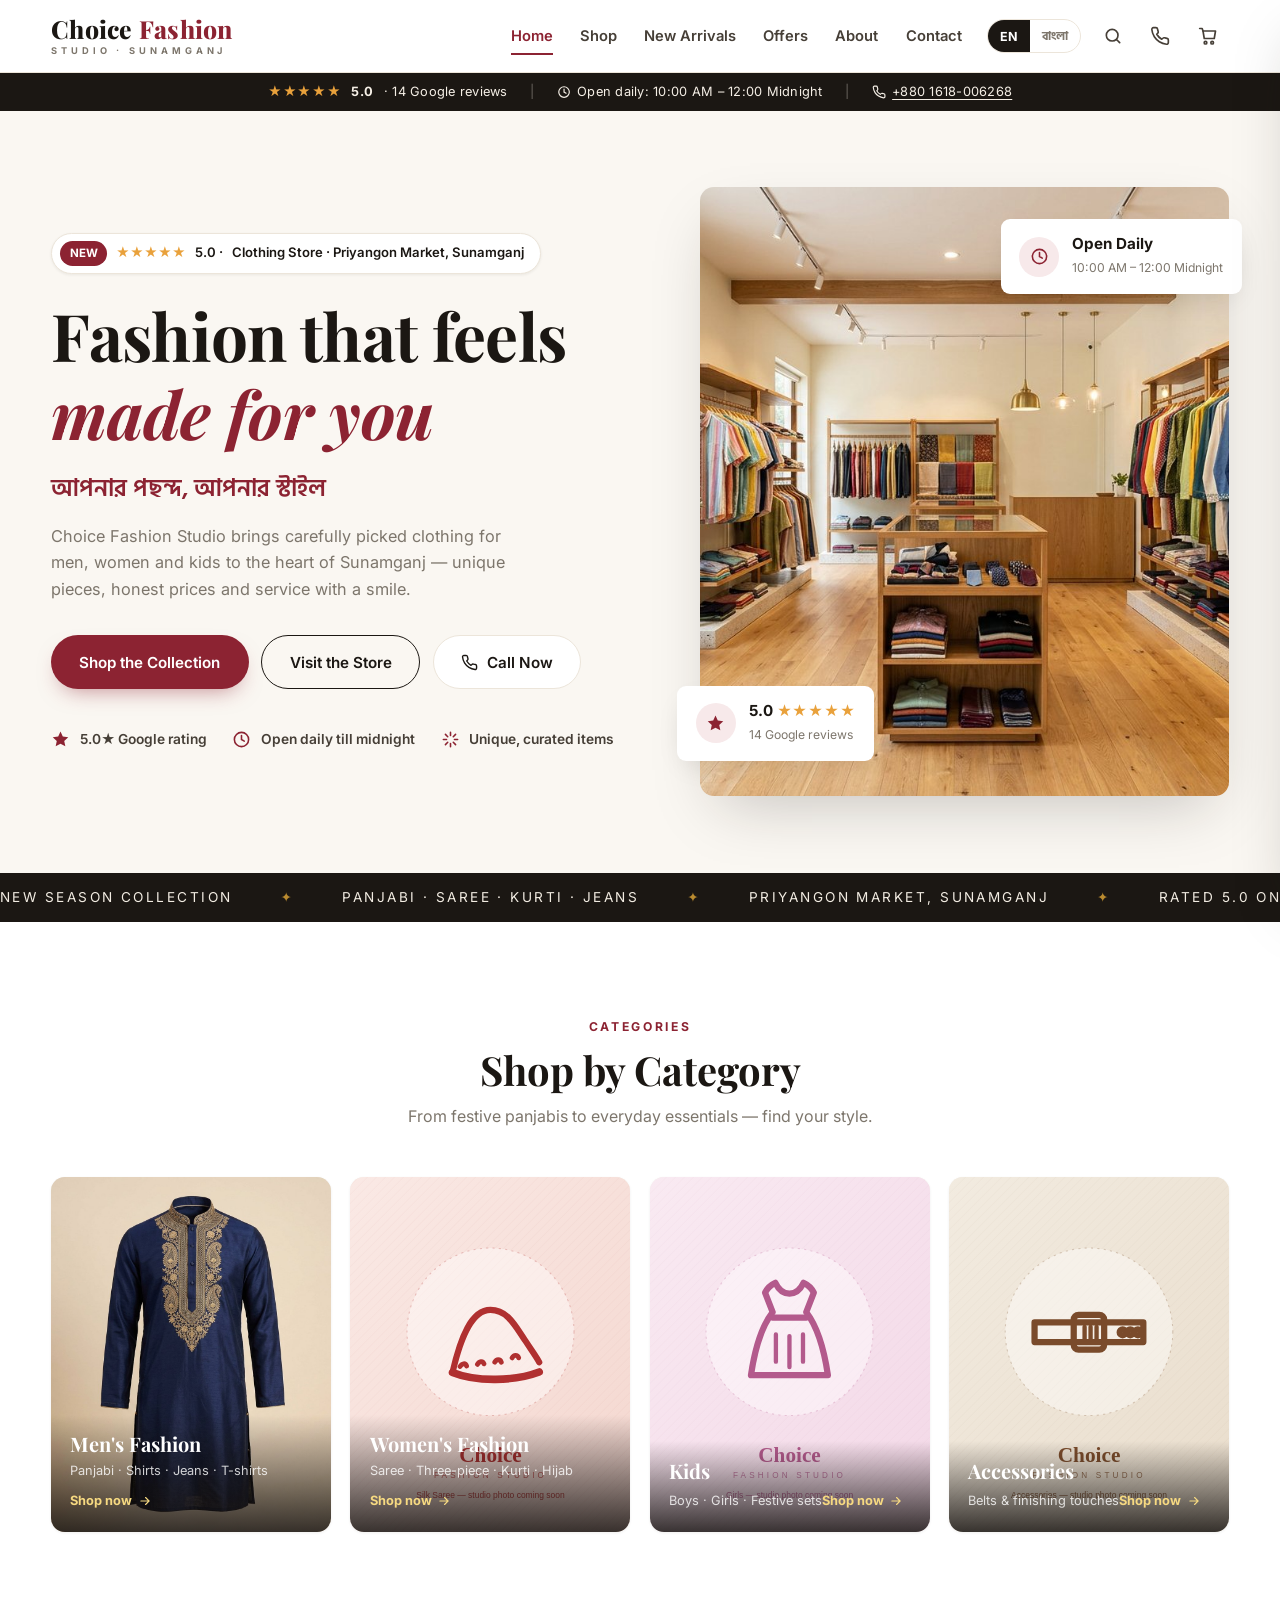
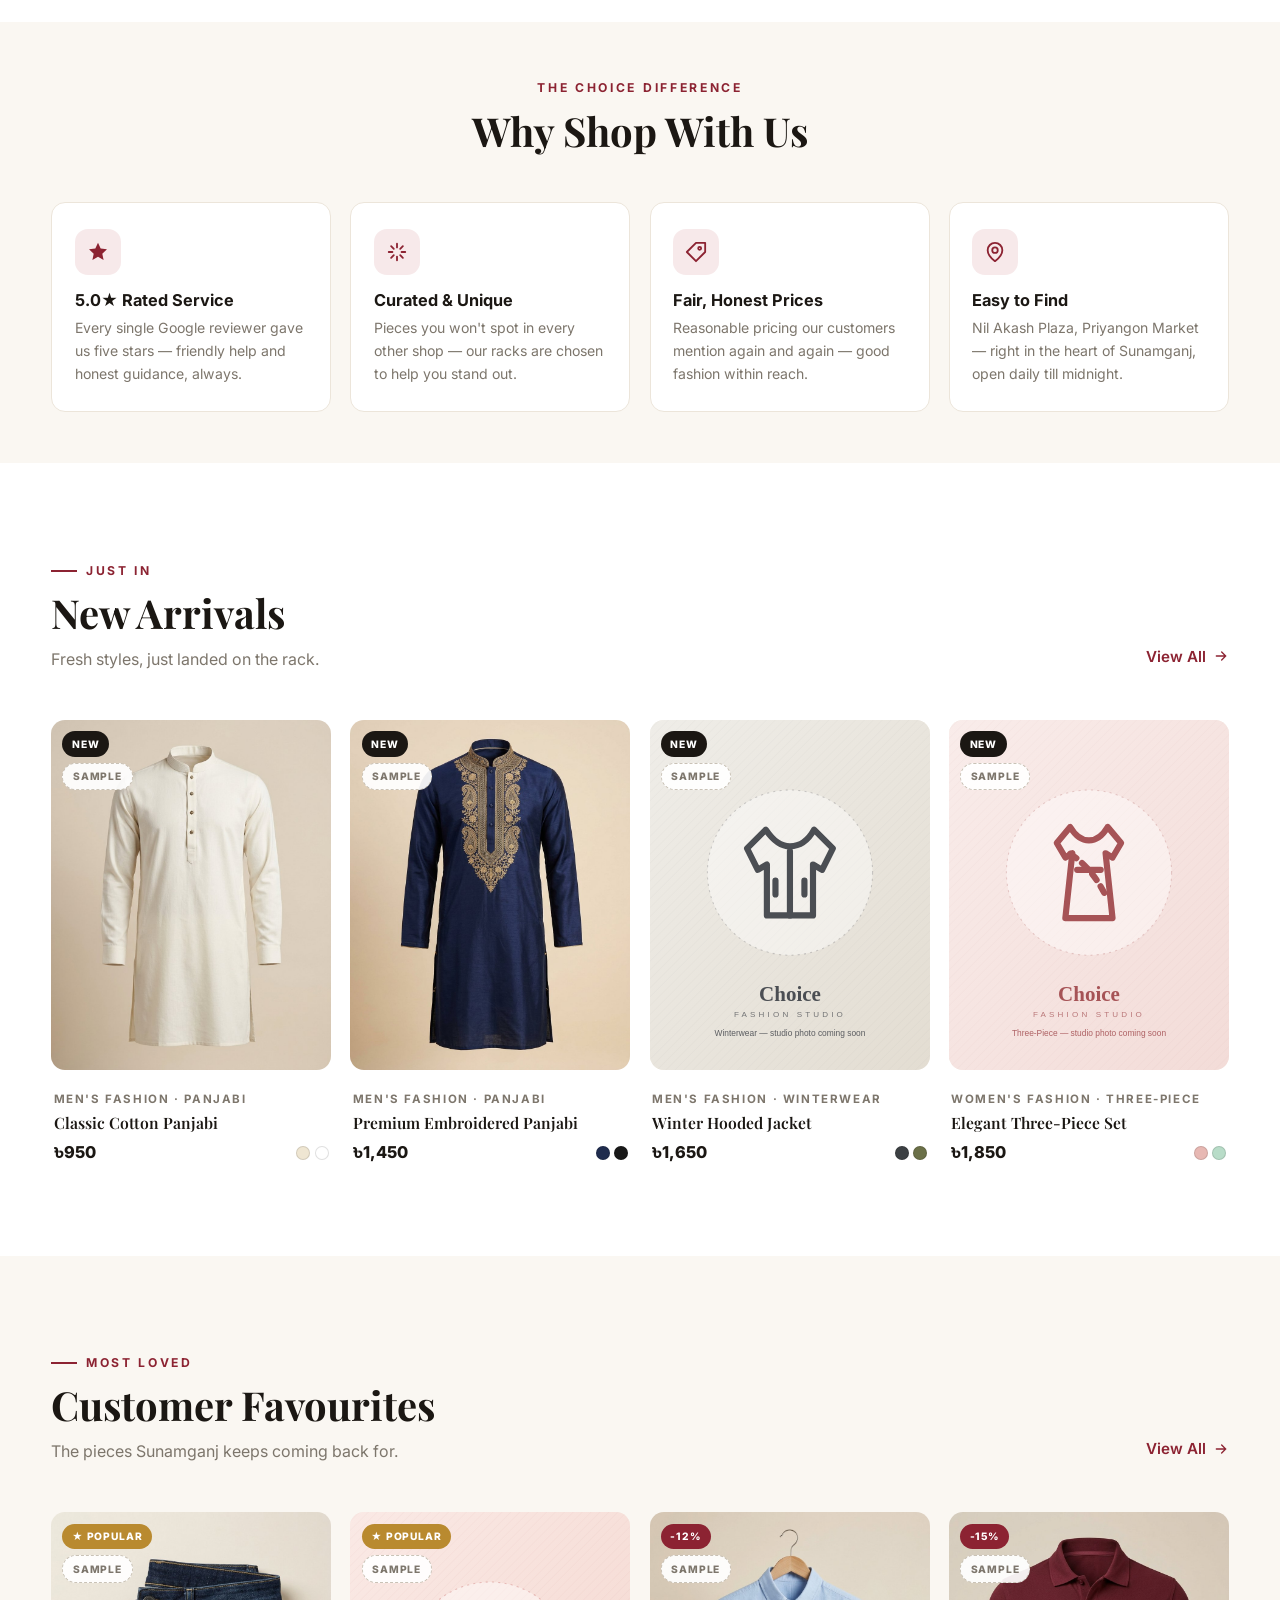
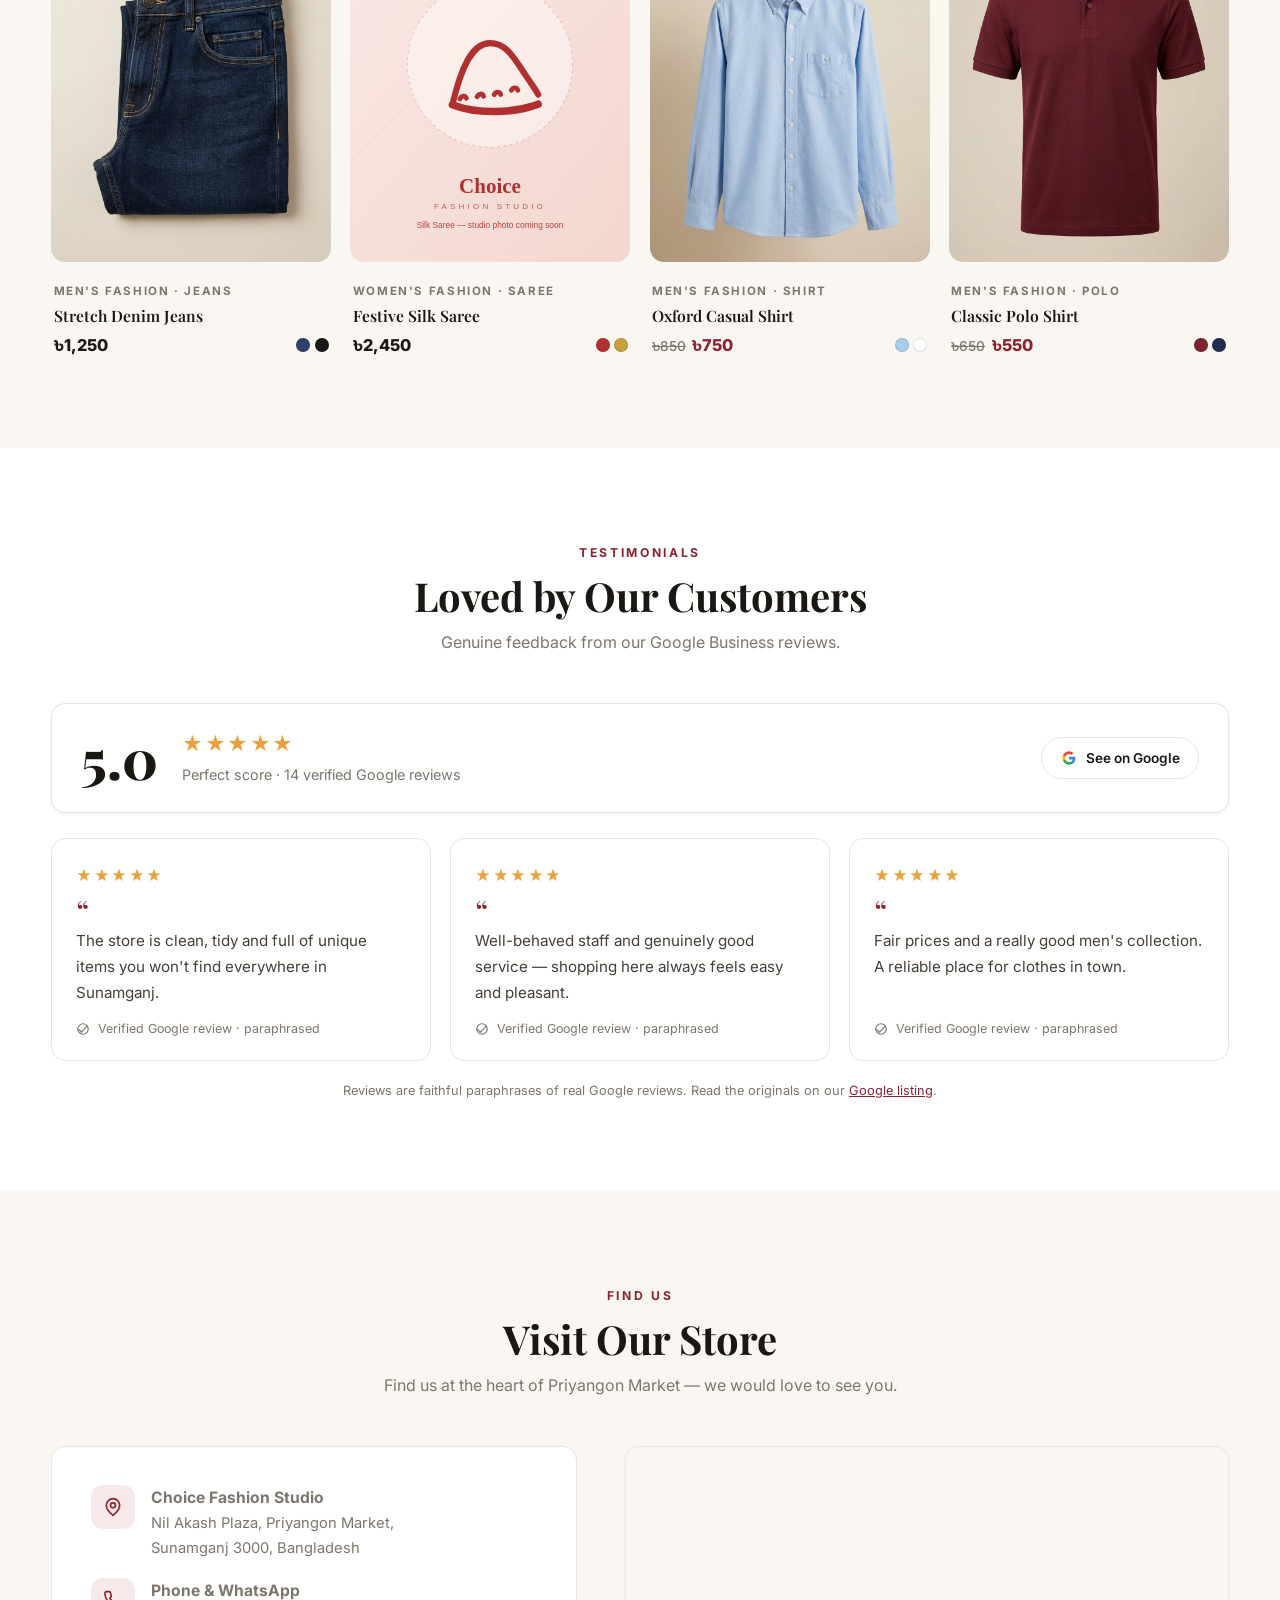
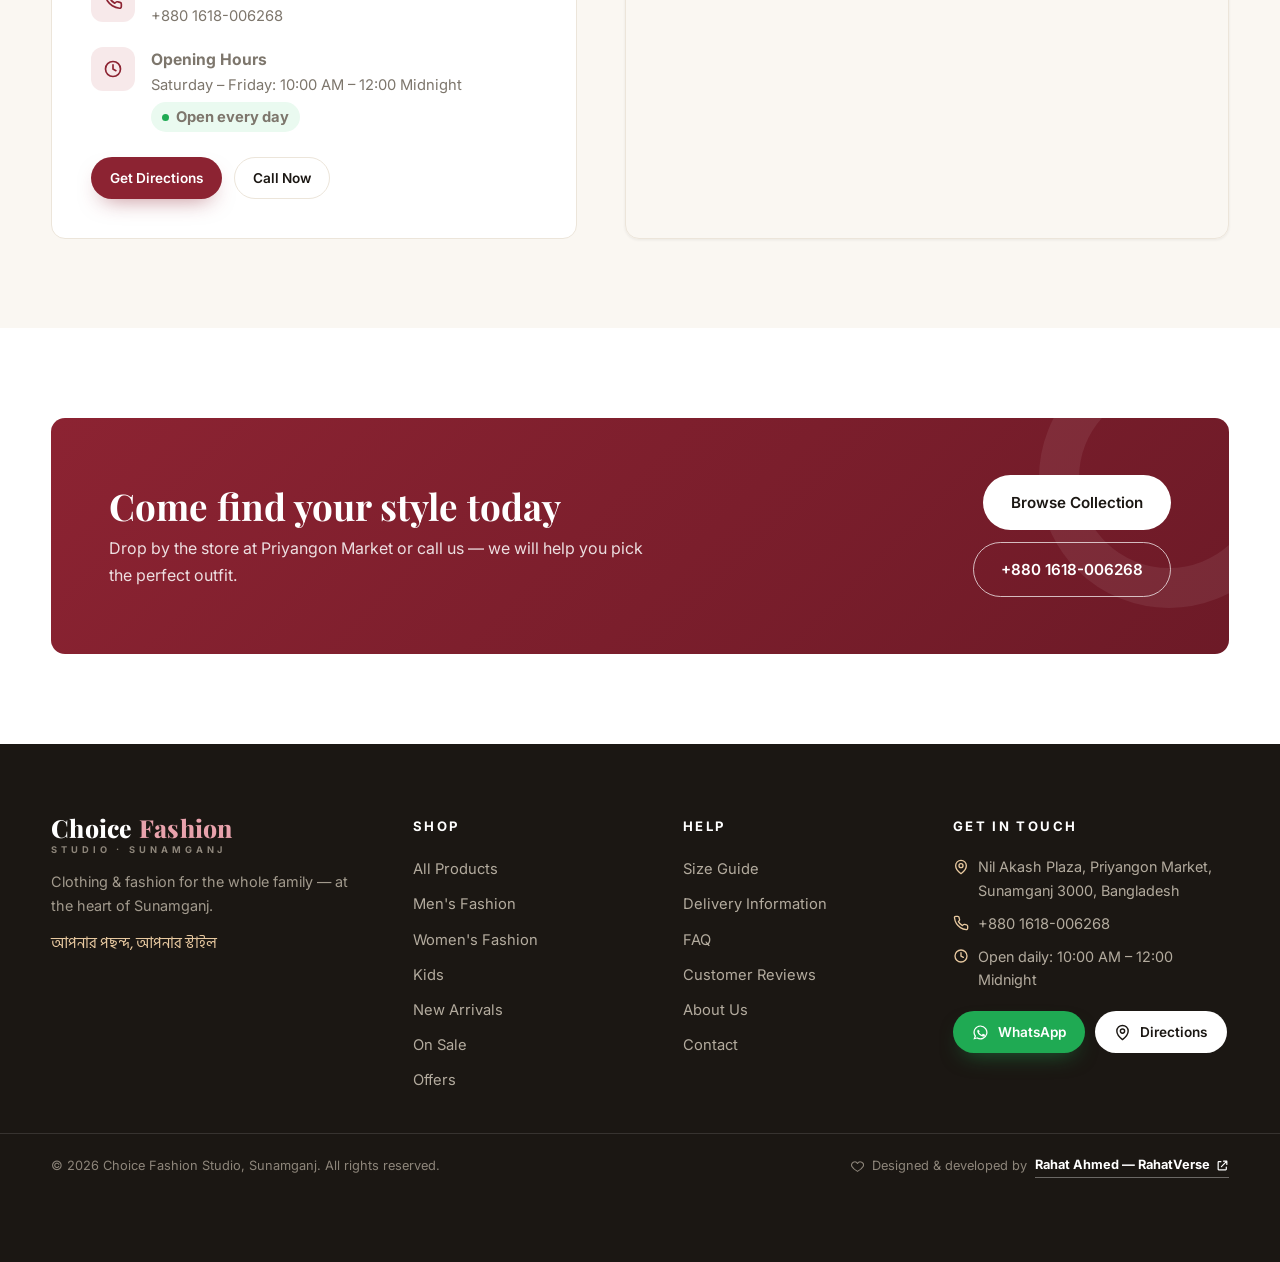
==== index.html @ 15399404 "Choice Fashion Studio — complete Phase-1 digital storefront - 11 pages: Home, Shop (search/filters/s" ====
<!DOCTYPE html>
<html lang="en">
<head>
<meta charset="UTF-8">
<meta name="viewport" content="width=device-width, initial-scale=1.0">
<title>Choice Fashion Studio Sunamganj | Clothing & Fashion Store</title>
<meta name="description" content="Choice Fashion Studio, Sunamganj — clothing, fashion collections, new arrivals, offers, store location and shopping information. Rated 5.0★ on Google. Nil Akash Plaza, Priyangon Market.">
<meta name="keywords" content="Choice Fashion Studio Sunamganj, clothing store Sunamganj, fashion store Sunamganj, Choice Fashion Priyangon Market, Choice Fashion Nil Akash Plaza">
<meta name="author" content="Choice Fashion Studio">
<meta name="developer" content="Rahat Ahmed — https://www.rahatahmed.site/en">
<link rel="canonical" href="https://choice-fashion-studio.vercel.app/">
<meta property="og:type" content="website">
<meta property="og:title" content="Choice Fashion Studio Sunamganj | Clothing & Fashion Store">
<meta property="og:description" content="আপনার পছন্দ, আপনার স্টাইল — fashion for men, women & kids at Priyangon Market, Sunamganj. Rated 5.0★ on Google.">
<meta property="og:url" content="https://choice-fashion-studio.vercel.app/">
<meta property="og:image" content="https://choice-fashion-studio.vercel.app/assets/img/hero.jpg">
<meta name="theme-color" content="#8c2332">
<link rel="icon" type="image/svg+xml" href="favicon.svg">
<link rel="preconnect" href="https://fonts.googleapis.com">
<link rel="preconnect" href="https://fonts.gstatic.com" crossorigin>
<link href="https://fonts.googleapis.com/css2?family=Inter:wght@400;500;600;700;800&family=Playfair+Display:ital,wght@0,600;0,700;0,800;1,600&family=Hind+Siliguri:wght@400;500;600;700&display=swap" rel="stylesheet">
<link rel="stylesheet" href="assets/css/style.css">
</head>
<body data-page="home">

<!-- ============ HERO ============ -->
<section class="hero">
  <div class="container hero-grid">
    <div class="hero-copy">
      <span class="hero-badge reveal"><span class="pill">NEW</span><span class="stars">★★★★★</span> 5.0 · <span data-i18n="hero.kicker">Clothing Store · Priyangon Market, Sunamganj</span></span>
      <h1 class="reveal" data-i18n-html="hero.title">Fashion that feels <em>made for you</em></h1>
      <p class="hero-tagline reveal">আপনার পছন্দ, আপনার স্টাইল</p>
      <p class="hero-sub reveal" data-i18n="hero.sub">Choice Fashion Studio brings carefully picked clothing for men, women and kids to the heart of Sunamganj — unique pieces, honest prices and service with a smile.</p>
      <div class="hero-cta reveal">
        <a href="shop.html" class="btn btn-primary" data-i18n="hero.cta.shop">Shop the Collection</a>
        <a href="contact.html" class="btn btn-outline" data-i18n="hero.cta.visit">Visit the Store</a>
        <a href="tel:+8801618006268" class="btn btn-ghost"><svg viewBox="0 0 24 24" fill="none" stroke="currentColor" stroke-width="2" stroke-linecap="round" stroke-linejoin="round" style="width:17px;height:17px"><path d="M22 16.9v3a2 2 0 0 1-2.2 2 19.8 19.8 0 0 1-8.6-3 19.5 19.5 0 0 1-6-6 19.8 19.8 0 0 1-3-8.7A2 2 0 0 1 4.1 2h3a2 2 0 0 1 2 1.7c.1 1 .4 2 .7 2.8a2 2 0 0 1-.5 2.1L8.1 9.9a16 16 0 0 0 6 6l1.3-1.2a2 2 0 0 1 2.1-.5c.9.3 1.9.6 2.9.7a2 2 0 0 1 1.6 2Z"/></svg><span data-i18n="hero.cta.call">Call Now</span></a>
      </div>
      <div class="hero-trust reveal">
        <span class="t-item"><svg viewBox="0 0 24 24" fill="currentColor"><path d="m12 2 2.9 6.3 6.9.8-5.1 4.7 1.4 6.8L12 17.3 5.9 20.6l1.4-6.8L2.2 9.1l6.9-.8Z"/></svg><span data-i18n="hero.trust1">5.0★ Google rating</span></span>
        <span class="t-item"><svg viewBox="0 0 24 24" fill="none" stroke="currentColor" stroke-width="2" stroke-linecap="round"><circle cx="12" cy="12" r="9"/><path d="M12 7v5l3.5 2"/></svg><span data-i18n="hero.trust2">Open daily till midnight</span></span>
        <span class="t-item"><svg viewBox="0 0 24 24" fill="none" stroke="currentColor" stroke-width="2" stroke-linecap="round" stroke-linejoin="round"><path d="M12 3v4m0 10v4M3 12h4m10 0h4M5.6 5.6l2.9 2.9m7 7 2.9 2.9m0-12.8-2.9 2.9m-7 7-2.9 2.9"/></svg><span data-i18n="hero.trust3">Unique, curated items</span></span>
      </div>
    </div>
    <div class="hero-media reveal">
      <img class="hero-img" src="assets/img/hero.jpg" alt="Inside Choice Fashion Studio — clothing racks at Priyangon Market, Sunamganj" onerror="this.onerror=null;this.src=FALLBACK_IMG">
      <div class="hero-card hc-hours">
        <span class="hc-icon"><svg viewBox="0 0 24 24" fill="none" stroke="currentColor" stroke-width="2" stroke-linecap="round"><circle cx="12" cy="12" r="9"/><path d="M12 7v5l3.5 2"/></svg></span>
        <span><b>Open Daily</b><small>10:00 AM – 12:00 Midnight</small></span>
      </div>
      <div class="hero-card hc-rating">
        <span class="hc-icon"><svg viewBox="0 0 24 24" fill="currentColor"><path d="m12 2 2.9 6.3 6.9.8-5.1 4.7 1.4 6.8L12 17.3 5.9 20.6l1.4-6.8L2.2 9.1l6.9-.8Z"/></svg></span>
        <span><b>5.0 <span class="big-stars">★★★★★</span></b><small>14 Google reviews</small></span>
      </div>
    </div>
  </div>
</section>

<!-- ============ MARQUEE ============ -->
<div class="marquee" aria-hidden="true">
  <div class="marquee-track">
    <span>New Season Collection</span><span>Panjabi · Saree · Kurti · Jeans</span><span>Priyangon Market, Sunamganj</span><span>Rated 5.0 on Google</span><span>Open Every Day</span>
    <span>New Season Collection</span><span>Panjabi · Saree · Kurti · Jeans</span><span>Priyangon Market, Sunamganj</span><span>Rated 5.0 on Google</span><span>Open Every Day</span>
  </div>
</div>

<!-- ============ CATEGORIES ============ -->
<section class="section">
  <div class="container">
    <div class="section-head center reveal">
      <span class="overline">Categories</span>
      <h2 class="section-title" data-i18n="cat.title">Shop by Category</h2>
      <p class="section-sub" data-i18n="cat.sub">From festive panjabis to everyday essentials — find your style.</p>
    </div>
    <div class="cat-grid">
      <a class="cat-tile reveal" href="shop.html?cat=men">
        <img loading="lazy" src="assets/img/products/embroidered-panjabi.jpg" alt="Men's fashion — panjabi, shirts and more" onerror="this.onerror=null;this.src=FALLBACK_IMG">
        <span class="cat-info"><h3>Men's Fashion</h3><small>Panjabi · Shirts · Jeans · T-shirts</small><span class="go">Shop now <svg viewBox="0 0 24 24" fill="none" stroke="currentColor" stroke-width="2" stroke-linecap="round" style="width:14px;height:14px"><path d="M5 12h14m-6-6 6 6-6 6"/></svg></span></span>
      </a>
      <a class="cat-tile reveal" href="shop.html?cat=women">
        <img loading="lazy" src="assets/img/products/silk-saree.svg" alt="Women's fashion — saree, three-piece, kurti" onerror="this.onerror=null;this.src=FALLBACK_IMG">
        <span class="cat-info"><h3>Women's Fashion</h3><small>Saree · Three-piece · Kurti · Hijab</small><span class="go">Shop now <svg viewBox="0 0 24 24" fill="none" stroke="currentColor" stroke-width="2" stroke-linecap="round" style="width:14px;height:14px"><path d="M5 12h14m-6-6 6 6-6 6"/></svg></span></span>
      </a>
      <a class="cat-tile reveal" href="shop.html?cat=kids">
        <img loading="lazy" src="assets/img/products/frock.svg" alt="Kids fashion — boys and girls wear" onerror="this.onerror=null;this.src=FALLBACK_IMG">
        <span class="cat-info"><h3>Kids</h3><small>Boys · Girls · Festive sets</small><span class="go">Shop now <svg viewBox="0 0 24 24" fill="none" stroke="currentColor" stroke-width="2" stroke-linecap="round" style="width:14px;height:14px"><path d="M5 12h14m-6-6 6 6-6 6"/></svg></span></span>
      </a>
      <a class="cat-tile reveal" href="shop.html?cat=accessories">
        <img loading="lazy" src="assets/img/products/belt.svg" alt="Accessories — belts and more" onerror="this.onerror=null;this.src=FALLBACK_IMG">
        <span class="cat-info"><h3>Accessories</h3><small>Belts & finishing touches</small><span class="go">Shop now <svg viewBox="0 0 24 24" fill="none" stroke="currentColor" stroke-width="2" stroke-linecap="round" style="width:14px;height:14px"><path d="M5 12h14m-6-6 6 6-6 6"/></svg></span></span>
      </a>
    </div>
  </div>
</section>

<!-- ============ FEATURES ============ -->
<section class="section tight bg-cream">
  <div class="container">
    <div class="section-head center reveal">
      <span class="overline">The Choice Difference</span>
      <h2 class="section-title" data-i18n="feat.title">Why Shop With Us</h2>
    </div>
    <div class="feat-grid">
      <div class="feat-card reveal">
        <span class="f-icon"><svg viewBox="0 0 24 24" fill="currentColor"><path d="m12 2 2.9 6.3 6.9.8-5.1 4.7 1.4 6.8L12 17.3 5.9 20.6l1.4-6.8L2.2 9.1l6.9-.8Z"/></svg></span>
        <h3>5.0★ Rated Service</h3>
        <p>Every single Google reviewer gave us five stars — friendly help and honest guidance, always.</p>
      </div>
      <div class="feat-card reveal">
        <span class="f-icon"><svg viewBox="0 0 24 24" fill="none" stroke="currentColor" stroke-width="2" stroke-linecap="round" stroke-linejoin="round"><path d="M12 3v4m0 10v4M3 12h4m10 0h4M5.6 5.6l2.9 2.9m7 7 2.9 2.9m0-12.8-2.9 2.9m-7 7-2.9 2.9"/></svg></span>
        <h3>Curated & Unique</h3>
        <p>Pieces you won't spot in every other shop — our racks are chosen to help you stand out.</p>
      </div>
      <div class="feat-card reveal">
        <span class="f-icon"><svg viewBox="0 0 24 24" fill="none" stroke="currentColor" stroke-width="2" stroke-linecap="round" stroke-linejoin="round"><path d="m2 12 10 10L22 12V2H12Z"/><circle cx="16" cy="8" r="1.6"/></svg></span>
        <h3>Fair, Honest Prices</h3>
        <p>Reasonable pricing our customers mention again and again — good fashion within reach.</p>
      </div>
      <div class="feat-card reveal">
        <span class="f-icon"><svg viewBox="0 0 24 24" fill="none" stroke="currentColor" stroke-width="2" stroke-linecap="round" stroke-linejoin="round"><path d="M20 10c0 6-8 12-8 12S4 16 4 10a8 8 0 1 1 16 0Z"/><circle cx="12" cy="10" r="3"/></svg></span>
        <h3>Easy to Find</h3>
        <p>Nil Akash Plaza, Priyangon Market — right in the heart of Sunamganj, open daily till midnight.</p>
      </div>
    </div>
  </div>
</section>

<!-- ============ NEW ARRIVALS ============ -->
<section class="section">
  <div class="container">
    <div class="section-head reveal">
      <div class="head-row">
        <div>
          <span class="overline">Just In</span>
          <h2 class="section-title" data-i18n="new.title">New Arrivals</h2>
          <p class="section-sub" data-i18n="new.sub">Fresh styles, just landed on the rack.</p>
        </div>
        <a class="arrow-link" href="shop.html?filter=new"><span data-i18n="shop.all">View All</span><svg viewBox="0 0 24 24" fill="none" stroke="currentColor" stroke-width="2" stroke-linecap="round"><path d="M5 12h14m-6-6 6 6-6 6"/></svg></a>
      </div>
    </div>
    <div class="product-grid" id="home-new"></div>
  </div>
</section>

<!-- ============ BEST SELLERS ============ -->
<section class="section bg-cream">
  <div class="container">
    <div class="section-head reveal">
      <div class="head-row">
        <div>
          <span class="overline">Most Loved</span>
          <h2 class="section-title" data-i18n="best.title">Customer Favourites</h2>
          <p class="section-sub" data-i18n="best.sub">The pieces Sunamganj keeps coming back for.</p>
        </div>
        <a class="arrow-link" href="shop.html"><span data-i18n="shop.all">View All</span><svg viewBox="0 0 24 24" fill="none" stroke="currentColor" stroke-width="2" stroke-linecap="round"><path d="M5 12h14m-6-6 6 6-6 6"/></svg></a>
      </div>
    </div>
    <div class="product-grid" id="home-best"></div>
  </div>
</section>

<!-- ============ REVIEWS ============ -->
<section class="section">
  <div class="container">
    <div class="section-head center reveal">
      <span class="overline">Testimonials</span>
      <h2 class="section-title" data-i18n="rev.title">Loved by Our Customers</h2>
      <p class="section-sub" data-i18n="rev.sub">Genuine feedback from our Google Business reviews.</p>
    </div>
    <div class="rating-hero reveal">
      <span class="score">5.0</span>
      <span><span class="stars">★★★★★</span><br><span class="of">Perfect score · 14 verified Google reviews</span></span>
      <a class="btn btn-ghost btn-sm g-link" href="https://www.google.com/maps/search/?api=1&query=Choice+Fashion+Studio,+Nil+Akash+Plaza,+Priyangon+Market,+Sunamganj+3000" target="_blank" rel="noopener">
        <svg viewBox="0 0 24 24" style="width:16px;height:16px"><path d="M21.6 12.2c0-.7-.1-1.4-.2-2H12v3.9h5.4a4.6 4.6 0 0 1-2 3v2.6h3.2c1.9-1.8 3-4.4 3-7.5Z" fill="#4285F4"/><path d="M12 22c2.7 0 5-.9 6.6-2.4l-3.2-2.5c-.9.6-2 1-3.4 1-2.6 0-4.8-1.8-5.6-4.2H3.1v2.6A10 10 0 0 0 12 22Z" fill="#34A853"/><path d="M6.4 13.9a6 6 0 0 1 0-3.8V7.5H3.1a10 10 0 0 0 0 9Z" fill="#FBBC05"/><path d="M12 5.9c1.5 0 2.8.5 3.8 1.5l2.9-2.9A10 10 0 0 0 3 7.5l3.3 2.6C7.2 7.7 9.4 5.9 12 5.9Z" fill="#EA4335"/></svg>
        See on Google
      </a>
    </div>
    <div class="review-grid">
      <div class="review-card reveal">
        <span class="stars">★★★★★</span>
        <blockquote>The store is clean, tidy and full of unique items you won't find everywhere in Sunamganj.</blockquote>
        <span class="rc-foot"><svg viewBox="0 0 24 24" fill="none" stroke="currentColor" stroke-width="2" stroke-linecap="round"><circle cx="12" cy="12" r="9"/><path d="m4.5 12.5 5 5 10-11"/></svg> Verified Google review · paraphrased</span>
      </div>
      <div class="review-card reveal">
        <span class="stars">★★★★★</span>
        <blockquote>Well-behaved staff and genuinely good service — shopping here always feels easy and pleasant.</blockquote>
        <span class="rc-foot"><svg viewBox="0 0 24 24" fill="none" stroke="currentColor" stroke-width="2" stroke-linecap="round"><circle cx="12" cy="12" r="9"/><path d="m4.5 12.5 5 5 10-11"/></svg> Verified Google review · paraphrased</span>
      </div>
      <div class="review-card reveal">
        <span class="stars">★★★★★</span>
        <blockquote>Fair prices and a really good men's collection. A reliable place for clothes in town.</blockquote>
        <span class="rc-foot"><svg viewBox="0 0 24 24" fill="none" stroke="currentColor" stroke-width="2" stroke-linecap="round"><circle cx="12" cy="12" r="9"/><path d="m4.5 12.5 5 5 10-11"/></svg> Verified Google review · paraphrased</span>
      </div>
    </div>
    <p class="small-note reveal" style="text-align:center;margin-top:1.2rem">Reviews are faithful paraphrases of real Google reviews. Read the originals on our <a href="https://www.google.com/maps/search/?api=1&query=Choice+Fashion+Studio,+Nil+Akash+Plaza,+Priyangon+Market,+Sunamganj+3000" target="_blank" rel="noopener">Google listing</a>.</p>
  </div>
</section>

<!-- ============ LOCATION ============ -->
<section class="section bg-cream">
  <div class="container">
    <div class="section-head center reveal">
      <span class="overline">Find Us</span>
      <h2 class="section-title" data-i18n="loc.title">Visit Our Store</h2>
      <p class="section-sub" data-i18n="loc.sub">Find us at the heart of Priyangon Market — we would love to see you.</p>
    </div>
    <div class="loc-grid">
      <div class="loc-card reveal">
        <div class="loc-row">
          <span class="l-icon"><svg viewBox="0 0 24 24" fill="none" stroke="currentColor" stroke-width="2" stroke-linecap="round" stroke-linejoin="round"><path d="M20 10c0 6-8 12-8 12S4 16 4 10a8 8 0 1 1 16 0Z"/><circle cx="12" cy="10" r="3"/></svg></span>
          <span><b>Choice Fashion Studio</b><span>Nil Akash Plaza, Priyangon Market,<br>Sunamganj 3000, Bangladesh</span></span>
        </div>
        <div class="loc-row">
          <span class="l-icon"><svg viewBox="0 0 24 24" fill="none" stroke="currentColor" stroke-width="2" stroke-linecap="round" stroke-linejoin="round"><path d="M22 16.9v3a2 2 0 0 1-2.2 2 19.8 19.8 0 0 1-8.6-3 19.5 19.5 0 0 1-6-6 19.8 19.8 0 0 1-3-8.7A2 2 0 0 1 4.1 2h3a2 2 0 0 1 2 1.7c.1 1 .4 2 .7 2.8a2 2 0 0 1-.5 2.1L8.1 9.9a16 16 0 0 0 6 6l1.3-1.2a2 2 0 0 1 2.1-.5c.9.3 1.9.6 2.9.7a2 2 0 0 1 1.6 2Z"/></svg></span>
          <span><b>Phone & WhatsApp</b><a class="val" href="tel:+8801618006268">+880 1618-006268</a></span>
        </div>
        <div class="loc-row">
          <span class="l-icon"><svg viewBox="0 0 24 24" fill="none" stroke="currentColor" stroke-width="2" stroke-linecap="round"><circle cx="12" cy="12" r="9"/><path d="M12 7v5l3.5 2"/></svg></span>
          <span><b>Opening Hours</b><span>Saturday – Friday: 10:00 AM – 12:00 Midnight</span><br><span class="hours-pill"><span class="dot"></span>Open every day</span></span>
        </div>
        <div style="display:flex;gap:.7rem;flex-wrap:wrap;margin-top:.4rem">
          <a class="btn btn-primary btn-sm" href="https://www.google.com/maps/dir/?api=1&destination=Choice+Fashion+Studio,+Nil+Akash+Plaza,+Priyangon+Market,+Sunamganj+3000,+Bangladesh" target="_blank" rel="noopener">Get Directions</a>
          <a class="btn btn-ghost btn-sm" href="tel:+8801618006268">Call Now</a>
        </div>
      </div>
      <div class="map-frame reveal">
        <iframe title="Choice Fashion Studio on Google Maps" src="https://www.google.com/maps?q=Choice+Fashion+Studio,+Nil+Akash+Plaza,+Priyangon+Market,+Sunamganj+3000,+Bangladesh&output=embed" loading="lazy" referrerpolicy="no-referrer-when-downgrade" allowfullscreen></iframe>
      </div>
    </div>
  </div>
</section>

<!-- ============ CTA ============ -->
<section class="section">
  <div class="container">
    <div class="cta-band reveal">
      <div>
        <h2 data-i18n="cta.title">Come find your style today</h2>
        <p data-i18n="cta.sub">Drop by the store at Priyangon Market or call us — we will help you pick the perfect outfit.</p>
      </div>
      <div class="cta-btns">
        <a class="btn btn-light" href="shop.html">Browse Collection</a>
        <a class="btn btn-outline" href="tel:+8801618006268">+880 1618-006268</a>
      </div>
    </div>
  </div>
</section>

<script src="assets/js/products.js"></script>
<script src="assets/js/main.js"></script>
</body>
</html>
---- assets/css/style.css ----
/* ==========================================================================
   Choice Fashion Studio — Sunamganj
   Clean · Light · Minimal boutique theme
   Designed & developed by Rahat Ahmed — https://www.rahatahmed.site/en
   ========================================================================== */

:root {
  --bg: #ffffff;
  --cream: #faf7f2;
  --cream-2: #f4efe7;
  --ink: #1b1713;
  --ink-soft: #463f37;
  --muted: #7d766c;
  --line: #ece5da;
  --accent: #8c2332;
  --accent-dark: #6d1a27;
  --accent-soft: #f7e9ea;
  --gold: #b98a2f;
  --green: #1faa53;
  --green-dark: #168a42;
  --star: #e9a13b;
  --radius: 14px;
  --radius-sm: 9px;
  --shadow-sm: 0 1px 3px rgba(27, 23, 19, .07);
  --shadow-md: 0 10px 30px -12px rgba(27, 23, 19, .18);
  --shadow-lg: 0 24px 60px -20px rgba(27, 23, 19, .25);
  --font-display: "Playfair Display", Georgia, "Times New Roman", serif;
  --font-body: "Inter", "Hind Siliguri", system-ui, -apple-system, "Segoe UI", Roboto, sans-serif;
  --font-bn: "Hind Siliguri", "Noto Sans Bengali", "Inter", sans-serif;
  --header-h: 72px;
}

/* ---------- Reset ---------- */
*, *::before, *::after { box-sizing: border-box; margin: 0; padding: 0; }
html { scroll-behavior: smooth; -webkit-text-size-adjust: 100%; }
body {
  font-family: var(--font-body);
  color: var(--ink);
  background: var(--bg);
  line-height: 1.65;
  font-size: 16px;
  overflow-x: hidden;
}
img { max-width: 100%; display: block; }
svg { width: 1.1em; height: 1.1em; flex: none; vertical-align: -0.15em; }
a { color: inherit; text-decoration: none; }
button { font-family: inherit; cursor: pointer; border: none; background: none; color: inherit; }
input, select, textarea { font-family: inherit; font-size: 1rem; color: var(--ink); }
ul, ol { list-style: none; }
.bn { font-family: var(--font-bn); }

::selection { background: var(--accent); color: #fff; }

.container { width: min(1200px, 92%); margin-inline: auto; }
.section { padding: clamp(3.5rem, 7vw, 6rem) 0; }
.section.tight { padding: clamp(2.2rem, 4vw, 3.5rem) 0; }
.bg-cream { background: var(--cream); }

/* ---------- Typography helpers ---------- */
.overline {
  display: inline-flex; align-items: center; gap: .55rem;
  font-size: .76rem; font-weight: 700; letter-spacing: .22em;
  text-transform: uppercase; color: var(--accent);
}
.overline::before { content: ""; width: 26px; height: 2px; background: var(--accent); display: inline-block; }
h1, h2, h3, .display { font-family: var(--font-display); font-weight: 700; line-height: 1.18; color: var(--ink); }
.section-title { font-size: clamp(1.7rem, 3.4vw, 2.5rem); margin: .5rem 0 .6rem; }
.section-sub { color: var(--muted); max-width: 560px; }
.section-head { margin-bottom: clamp(1.8rem, 4vw, 3rem); }
.section-head.center { text-align: center; }
.section-head.center .section-sub { margin-inline: auto; }
.section-head.center .overline { justify-content: center; }
.section-head.center .overline::before { display: none; }
.section-head .head-row { display: flex; align-items: flex-end; justify-content: space-between; gap: 1.2rem; flex-wrap: wrap; }

/* ---------- Buttons ---------- */
.btn {
  display: inline-flex; align-items: center; justify-content: center; gap: .55rem;
  padding: .85rem 1.7rem; border-radius: 999px; font-weight: 600; font-size: .95rem;
  transition: transform .18s ease, box-shadow .18s ease, background .18s ease, color .18s ease, border-color .18s;
  border: 1.5px solid transparent; white-space: nowrap;
}
.btn svg { width: 17px; height: 17px; flex: none; }
.btn-primary { background: var(--accent); color: #fff; box-shadow: 0 10px 22px -10px rgba(140, 35, 50, .55); }
.btn-primary:hover { background: var(--accent-dark); transform: translateY(-2px); }
.btn-outline { border-color: var(--ink); color: var(--ink); background: transparent; }
.btn-outline:hover { background: var(--ink); color: #fff; transform: translateY(-2px); }
.btn-ghost { border-color: var(--line); background: #fff; color: var(--ink); }
.btn-ghost:hover { border-color: var(--ink); transform: translateY(-2px); }
.btn-whatsapp { background: var(--green); color: #fff; box-shadow: 0 10px 22px -10px rgba(31, 170, 83, .55); }
.btn-whatsapp:hover { background: var(--green-dark); transform: translateY(-2px); }
.btn-light { background: #fff; color: var(--ink); }
.btn-light:hover { transform: translateY(-2px); box-shadow: var(--shadow-md); }
.btn-block { width: 100%; }
.btn-sm { padding: .55rem 1.15rem; font-size: .85rem; }
.arrow-link {
  display: inline-flex; align-items: center; gap: .45rem; font-weight: 600;
  color: var(--accent); font-size: .95rem; border-bottom: 1.5px solid transparent; padding-bottom: 2px;
}
.arrow-link:hover { border-color: var(--accent); }
.arrow-link svg { width: 16px; height: 16px; transition: transform .18s; }
.arrow-link:hover svg { transform: translateX(4px); }

/* ---------- Announcement bar ---------- */
.announce {
  background: var(--ink); color: #f5efe6; font-size: .8rem; letter-spacing: .02em;
  padding: .5rem 0; position: relative; z-index: 60;
}
.announce .container { display: flex; align-items: center; justify-content: center; gap: 1.4rem; flex-wrap: wrap; }
.announce .item { display: inline-flex; align-items: center; gap: .4rem; white-space: nowrap; }
.announce .stars { color: var(--star); letter-spacing: .06em; font-size: .82rem; }
.announce a { text-decoration: underline; text-underline-offset: 3px; }
.announce .sep { opacity: .35; }
@media (max-width: 640px) {
  .announce .hide-sm { display: none; }
  .announce .container { gap: .8rem; justify-content: center; }
}

/* ---------- Header ---------- */
.site-header {
  position: sticky; top: 0; z-index: 50; background: rgba(255, 255, 255, .88);
  backdrop-filter: blur(14px); -webkit-backdrop-filter: blur(14px);
  border-bottom: 1px solid var(--line);
  transition: box-shadow .2s;
}
.site-header.scrolled { box-shadow: var(--shadow-sm); }
.header-inner { display: flex; align-items: center; gap: 1.6rem; height: var(--header-h); }
.logo { display: flex; flex-direction: column; line-height: 1; margin-right: auto; }
.logo .logo-top { font-family: var(--font-display); font-size: 1.55rem; font-weight: 800; color: var(--ink); letter-spacing: .01em; }
.logo .logo-top em { color: var(--accent); font-style: normal; }
.logo .logo-sub { font-size: .58rem; font-weight: 700; letter-spacing: .42em; text-transform: uppercase; color: var(--muted); margin-top: .28rem; }
.main-nav { display: flex; gap: 1.7rem; }
.main-nav a { font-size: .92rem; font-weight: 600; color: var(--ink-soft); position: relative; padding: .3rem 0; }
.main-nav a::after {
  content: ""; position: absolute; left: 0; bottom: -2px; height: 2px; width: 0;
  background: var(--accent); transition: width .22s ease;
}
.main-nav a:hover, .main-nav a.active { color: var(--accent); }
.main-nav a:hover::after, .main-nav a.active::after { width: 100%; }
.header-actions { display: flex; align-items: center; gap: .35rem; }
.icon-btn {
  width: 42px; height: 42px; border-radius: 50%; display: inline-flex; align-items: center; justify-content: center;
  color: var(--ink-soft); transition: background .15s, color .15s; position: relative;
}
.icon-btn:hover { background: var(--cream-2); color: var(--accent); }
.icon-btn svg { width: 20px; height: 20px; }
.cart-count {
  position: absolute; top: 2px; right: 0; background: var(--accent); color: #fff;
  font-size: .62rem; font-weight: 700; min-width: 17px; height: 17px; border-radius: 999px;
  display: flex; align-items: center; justify-content: center; padding: 0 4px;
  transform: scale(0); transition: transform .18s;
}
.cart-count.show { transform: scale(1); }
.lang-toggle {
  display: inline-flex; border: 1.5px solid var(--line); border-radius: 999px; overflow: hidden; margin-right: .3rem;
}
.lang-toggle button { padding: .38rem .75rem; font-size: .78rem; font-weight: 700; color: var(--muted); transition: all .15s; }
.lang-toggle button.on { background: var(--ink); color: #fff; }
.header-call { display: inline-flex; }
.hamburger { display: none; }
@media (max-width: 980px) {
  .main-nav { display: none; }
  .header-call { display: none; }
  .hamburger { display: inline-flex; }
}

/* ---------- Mobile drawer ---------- */
.drawer-scrim {
  position: fixed; inset: 0; background: rgba(27, 23, 19, .45); z-index: 90;
  opacity: 0; pointer-events: none; transition: opacity .25s;
}
.drawer-scrim.open { opacity: 1; pointer-events: auto; }
.mobile-drawer {
  position: fixed; top: 0; right: 0; bottom: 0; width: min(340px, 88vw); background: #fff; z-index: 95;
  transform: translateX(100%); transition: transform .3s cubic-bezier(.32, .72, .28, 1);
  display: flex; flex-direction: column; padding: 1.4rem 1.6rem 2rem; overflow-y: auto;
}
.mobile-drawer.open { transform: translateX(0); }
.mobile-drawer .drawer-top { display: flex; align-items: center; justify-content: space-between; margin-bottom: 1.6rem; }
.mobile-drawer nav a {
  display: flex; align-items: center; justify-content: space-between; padding: .95rem .2rem;
  font-weight: 600; font-size: 1.05rem; border-bottom: 1px solid var(--line); color: var(--ink-soft);
}
.mobile-drawer nav a:hover { color: var(--accent); }
.drawer-cta { margin-top: 1.6rem; display: grid; gap: .7rem; }
.drawer-note { margin-top: 1.4rem; font-size: .82rem; color: var(--muted); }
body.no-scroll { overflow: hidden; }

/* ---------- Search overlay ---------- */
.search-overlay {
  position: fixed; inset: 0; z-index: 100; background: rgba(255, 255, 255, .97);
  backdrop-filter: blur(8px); padding: clamp(1.5rem, 6vh, 4rem) 0;
  opacity: 0; pointer-events: none; transition: opacity .22s; overflow-y: auto;
}
.search-overlay.open { opacity: 1; pointer-events: auto; }
.search-box { display: flex; align-items: center; gap: 1rem; border-bottom: 2px solid var(--ink); padding-bottom: .8rem; }
.search-box svg { width: 26px; height: 26px; color: var(--muted); flex: none; }
.search-box input {
  flex: 1; border: none; outline: none; font-size: clamp(1.3rem, 3vw, 2rem);
  font-family: var(--font-display); background: transparent;
}
.search-close { margin-left: auto; }
.search-results { margin-top: 2rem; display: grid; gap: .4rem; }
.search-hit {
  display: flex; align-items: center; gap: 1rem; padding: .7rem .9rem; border-radius: var(--radius-sm);
  transition: background .15s;
}
.search-hit:hover { background: var(--cream); }
.search-hit img { width: 52px; height: 64px; object-fit: cover; border-radius: 6px; }
.search-hit .hit-name { font-weight: 600; }
.search-hit .hit-meta { font-size: .82rem; color: var(--muted); }
.search-hit .hit-price { margin-left: auto; font-weight: 700; color: var(--accent); white-space: nowrap; }
.search-empty { color: var(--muted); padding: 1rem .2rem; }
.search-hints { display: flex; gap: .5rem; flex-wrap: wrap; margin-top: 1.2rem; }
.search-hints span { font-size: .8rem; color: var(--muted); width: 100%; }
.chip {
  display: inline-flex; align-items: center; gap: .35rem; padding: .42rem 1rem; border-radius: 999px;
  border: 1.5px solid var(--line); background: #fff; font-size: .84rem; font-weight: 600; color: var(--ink-soft);
  transition: all .15s; white-space: nowrap;
}
.chip:hover { border-color: var(--ink); }
.chip.on { background: var(--ink); color: #fff; border-color: var(--ink); }

/* ---------- Hero ---------- */
.hero { position: relative; overflow: hidden; background: var(--cream); }
.hero-grid {
  display: grid; grid-template-columns: 1.05fr .95fr; gap: clamp(2rem, 5vw, 4.5rem);
  align-items: center; padding: clamp(3rem, 6vw, 5.5rem) 0 clamp(3.2rem, 6vw, 5.5rem);
}
.hero-badge {
  display: inline-flex; align-items: center; gap: .55rem; background: #fff; border: 1px solid var(--line);
  border-radius: 999px; padding: .45rem 1rem .45rem .5rem; font-size: .82rem; font-weight: 600;
  box-shadow: var(--shadow-sm); margin-bottom: 1.4rem;
}
.hero-badge .pill { background: var(--accent); color: #fff; border-radius: 999px; padding: .18rem .6rem; font-size: .72rem; font-weight: 700; }
.hero-badge .stars { color: var(--star); }
.hero h1 { font-size: clamp(2.5rem, 5.6vw, 4.1rem); letter-spacing: -.01em; }
.hero h1 em { font-style: italic; color: var(--accent); }
.hero-tagline {
  font-family: var(--font-bn); font-size: clamp(1.15rem, 2.4vw, 1.5rem); color: var(--accent);
  margin-top: 1.1rem; font-weight: 600;
}
.hero-sub { color: var(--muted); margin-top: .9rem; max-width: 30rem; font-size: 1.02rem; }
.hero-cta { display: flex; gap: .8rem; flex-wrap: wrap; margin-top: 2rem; }
.hero-trust { display: flex; gap: 1.6rem; flex-wrap: wrap; margin-top: 2.4rem; }
.hero-trust .t-item { display: flex; align-items: center; gap: .6rem; font-size: .86rem; color: var(--ink-soft); font-weight: 600; }
.hero-trust svg { width: 19px; height: 19px; color: var(--accent); flex: none; }
.hero-media { position: relative; }
.hero-media .hero-img {
  width: 100%; aspect-ratio: 4 / 4.6; object-fit: cover; border-radius: var(--radius);
  box-shadow: var(--shadow-lg);
}
.hero-card {
  position: absolute; background: #fff; border-radius: var(--radius-sm); box-shadow: var(--shadow-md);
  padding: .9rem 1.15rem; display: flex; gap: .8rem; align-items: center;
}
.hero-card.hc-rating { left: -1.4rem; bottom: 2.2rem; }
.hero-card.hc-hours { right: -.8rem; top: 2rem; }
.hero-card .hc-icon {
  width: 40px; height: 40px; border-radius: 50%; display: flex; align-items: center; justify-content: center;
  background: var(--accent-soft); color: var(--accent); flex: none;
}
.hero-card .hc-icon svg { width: 19px; height: 19px; }
.hero-card b { display: block; font-size: .95rem; line-height: 1.25; }
.hero-card small { color: var(--muted); font-size: .76rem; }
.hero-card .big-stars { color: var(--star); font-size: .9rem; letter-spacing: .05em; }
@media (max-width: 900px) {
  .hero-grid { grid-template-columns: 1fr; }
  .hero-media { max-width: 560px; }
  .hero-card.hc-rating { left: .6rem; }
  .hero-card.hc-hours { right: .6rem; }
}

/* ---------- Marquee strip ---------- */
.marquee { background: var(--ink); color: #f2ece2; overflow: hidden; padding: .85rem 0; }
.marquee-track { display: flex; gap: 3rem; white-space: nowrap; animation: marquee 26s linear infinite; width: max-content; }
.marquee-track span { font-size: .85rem; letter-spacing: .18em; text-transform: uppercase; display: inline-flex; align-items: center; gap: 3rem; }
.marquee-track span::after { content: "✦"; color: var(--gold); }
@keyframes marquee { to { transform: translateX(-50%); } }

/* ---------- Category tiles ---------- */
.cat-grid { display: grid; grid-template-columns: repeat(4, 1fr); gap: 1.2rem; }
.cat-tile {
  position: relative; border-radius: var(--radius); overflow: hidden; aspect-ratio: 3 / 3.8;
  display: block; box-shadow: var(--shadow-sm); transition: transform .25s ease, box-shadow .25s ease;
  background: var(--cream-2);
}
.cat-tile:hover { transform: translateY(-6px); box-shadow: var(--shadow-md); }
.cat-tile img { width: 100%; height: 100%; object-fit: cover; transition: transform .5s ease; }
.cat-tile:hover img { transform: scale(1.06); }
.cat-tile .cat-info {
  position: absolute; inset: auto 0 0 0; padding: 1.1rem 1.2rem 1.2rem;
  background: linear-gradient(to top, rgba(15, 12, 10, .82), transparent);
  color: #fff;
}
.cat-tile .cat-info h3 { color: #fff; font-size: 1.25rem; }
.cat-tile .cat-info small { color: rgba(255,255,255,.8); font-size: .8rem; }
.cat-tile .cat-info .go {
  display: inline-flex; align-items: center; gap: .35rem; font-size: .8rem; font-weight: 700;
  margin-top: .5rem; color: #f6d981;
}
@media (max-width: 900px) { .cat-grid { grid-template-columns: repeat(2, 1fr); } }
@media (max-width: 460px) { .cat-grid { grid-template-columns: 1fr 1fr; gap: .8rem; } .cat-tile .cat-info h3 { font-size: 1.05rem; } }

/* ---------- Product cards ---------- */
.product-grid { display: grid; grid-template-columns: repeat(4, 1fr); gap: 1.4rem 1.2rem; }
.product-grid.cols-3 { grid-template-columns: repeat(3, 1fr); }
@media (max-width: 1020px) { .product-grid { grid-template-columns: repeat(3, 1fr); } .product-grid.cols-3 { grid-template-columns: repeat(2, 1fr); } }
@media (max-width: 720px) { .product-grid { grid-template-columns: repeat(2, 1fr); gap: 1.1rem .8rem; } }
.product-card { position: relative; display: flex; flex-direction: column; }
.pc-media-wrap { position: relative; border-radius: var(--radius); }
.pc-media {
  position: relative; border-radius: var(--radius); overflow: hidden; aspect-ratio: 4 / 5;
  background: var(--cream-2); display: block;
}
.pc-media img { width: 100%; height: 100%; object-fit: cover; transition: transform .45s ease; }
.product-card:hover .pc-media img { transform: scale(1.05); }
.pc-badges { position: absolute; top: .7rem; left: .7rem; display: flex; flex-direction: column; gap: .35rem; z-index: 2; }
.badge {
  font-size: .64rem; font-weight: 800; letter-spacing: .08em; text-transform: uppercase;
  padding: .28rem .6rem; border-radius: 999px; display: inline-block; width: max-content;
}
.badge.new { background: var(--ink); color: #fff; }
.badge.sale { background: var(--accent); color: #fff; }
.badge.bestseller { background: var(--gold); color: #fff; }
.badge.sample { background: rgba(255, 255, 255, .92); color: var(--muted); border: 1px dashed #c9c2b6; }
.pc-quick {
  position: absolute; left: .7rem; right: .7rem; bottom: .7rem; z-index: 2;
  transform: translateY(8px); opacity: 0; transition: all .22s ease;
}
.product-card:hover .pc-quick { transform: none; opacity: 1; }
.pc-quick .btn { width: 100%; backdrop-filter: blur(6px); }
@media (hover: none) { .pc-quick { opacity: 1; transform: none; } .pc-quick .btn { padding: .6rem 1rem; font-size: .8rem; } }
.pc-info { padding: .85rem .15rem 0; }
.pc-cat { font-size: .72rem; letter-spacing: .14em; text-transform: uppercase; color: var(--muted); font-weight: 700; }
.pc-name { font-weight: 600; font-size: .98rem; margin-top: .15rem; line-height: 1.4; }
.pc-name a:hover { color: var(--accent); }
.pc-meta { display: flex; align-items: center; gap: .5rem; margin-top: .3rem; flex-wrap: wrap; }
.pc-price { font-weight: 800; font-size: 1.02rem; color: var(--ink); }
.pc-price .was { color: var(--muted); font-weight: 500; text-decoration: line-through; font-size: .85rem; margin-right: .4rem; }
.pc-price .now-sale { color: var(--accent); }
.pc-swatches { display: flex; gap: .28rem; margin-left: auto; }
.swatch { width: 14px; height: 14px; border-radius: 50%; border: 1.5px solid rgba(0, 0, 0, .12); display: inline-block; }

/* ---------- Feature strip ---------- */
.feat-grid { display: grid; grid-template-columns: repeat(4, 1fr); gap: 1.2rem; }
.feat-card {
  background: #fff; border: 1px solid var(--line); border-radius: var(--radius);
  padding: 1.6rem 1.4rem; transition: transform .2s, box-shadow .2s;
}
.feat-card:hover { transform: translateY(-4px); box-shadow: var(--shadow-md); }
.feat-card .f-icon {
  width: 46px; height: 46px; border-radius: 13px; background: var(--accent-soft); color: var(--accent);
  display: flex; align-items: center; justify-content: center; margin-bottom: 1rem;
}
.feat-card .f-icon svg { width: 22px; height: 22px; }
.feat-card h3 { font-family: var(--font-body); font-size: 1.02rem; font-weight: 700; }
.feat-card p { font-size: .88rem; color: var(--muted); margin-top: .35rem; }
@media (max-width: 900px) { .feat-grid { grid-template-columns: repeat(2, 1fr); } }
@media (max-width: 480px) { .feat-grid { grid-template-columns: 1fr; } }

/* ---------- Reviews ---------- */
.rating-hero {
  display: flex; align-items: center; gap: 1.5rem; flex-wrap: wrap;
  background: #fff; border: 1px solid var(--line); border-radius: var(--radius);
  padding: 1.5rem 1.8rem; box-shadow: var(--shadow-sm);
}
.rating-hero .score { font-family: var(--font-display); font-size: 3.4rem; font-weight: 800; line-height: 1; }
.rating-hero .stars { color: var(--star); font-size: 1.25rem; letter-spacing: .08em; }
.rating-hero .of { color: var(--muted); font-size: .9rem; }
.rating-hero .g-link { margin-left: auto; }
.review-grid { display: grid; grid-template-columns: repeat(3, 1fr); gap: 1.2rem; margin-top: 1.6rem; }
.review-card {
  background: #fff; border: 1px solid var(--line); border-radius: var(--radius);
  padding: 1.5rem 1.5rem 1.3rem; display: flex; flex-direction: column; gap: .8rem;
  transition: transform .2s, box-shadow .2s;
}
.review-card:hover { transform: translateY(-4px); box-shadow: var(--shadow-md); }
.review-card .stars { color: var(--star); letter-spacing: .1em; font-size: .95rem; }
.review-card blockquote { font-size: .95rem; color: var(--ink-soft); line-height: 1.7; flex: 1; }
.review-card blockquote::before { content: "“"; font-family: var(--font-display); font-size: 2rem; color: var(--accent); display: block; line-height: .6; margin-bottom: .5rem; }
.review-card .rc-foot { display: flex; align-items: center; gap: .5rem; font-size: .78rem; color: var(--muted); }
.review-card .rc-foot svg { width: 14px; height: 14px; }
@media (max-width: 900px) { .review-grid { grid-template-columns: 1fr; } .rating-hero .g-link { margin-left: 0; } }

/* ---------- Location / contact ---------- */
.loc-grid { display: grid; grid-template-columns: 1fr 1.15fr; gap: clamp(1.5rem, 4vw, 3rem); align-items: stretch; }
.loc-card { background: #fff; border: 1px solid var(--line); border-radius: var(--radius); padding: clamp(1.5rem, 3vw, 2.4rem); display: flex; flex-direction: column; gap: 1.15rem; }
.loc-row { display: flex; gap: 1rem; align-items: flex-start; }
.loc-row .l-icon {
  width: 44px; height: 44px; border-radius: 12px; background: var(--accent-soft); color: var(--accent);
  display: flex; align-items: center; justify-content: center; flex: none;
}
.loc-row .l-icon svg { width: 20px; height: 20px; }
.loc-row b { display: block; font-size: .98rem; }
.loc-row span, .loc-row a.val { color: var(--muted); font-size: .92rem; }
.loc-row a.val:hover { color: var(--accent); }
.hours-pill {
  display: inline-flex; align-items: center; gap: .45rem; background: #eafaf0; color: var(--green-dark);
  font-size: .76rem; font-weight: 700; border-radius: 999px; padding: .2rem .7rem; margin-top: .3rem;
}
.hours-pill .dot { width: 7px; height: 7px; border-radius: 50%; background: var(--green); animation: pulse 1.6s infinite; }
@keyframes pulse { 0%, 100% { opacity: 1; } 50% { opacity: .35; } }
.map-frame { border-radius: var(--radius); overflow: hidden; border: 1px solid var(--line); min-height: 380px; box-shadow: var(--shadow-sm); }
.map-frame iframe { width: 100%; height: 100%; min-height: 380px; border: 0; display: block; }
@media (max-width: 880px) { .loc-grid { grid-template-columns: 1fr; } }

/* ---------- CTA band ---------- */
.cta-band {
  background: linear-gradient(135deg, var(--accent) 0%, var(--accent-dark) 100%);
  border-radius: var(--radius); color: #fff; padding: clamp(2.2rem, 5vw, 3.6rem);
  display: grid; grid-template-columns: 1.3fr .7fr; gap: 2rem; align-items: center; position: relative; overflow: hidden;
}
.cta-band::after {
  content: ""; position: absolute; right: -70px; top: -70px; width: 260px; height: 260px;
  border: 40px solid rgba(255, 255, 255, .07); border-radius: 50%;
}
.cta-band h2 { color: #fff; font-size: clamp(1.6rem, 3vw, 2.3rem); }
.cta-band p { color: rgba(255, 255, 255, .85); margin-top: .5rem; max-width: 34rem; }
.cta-band .cta-btns { display: flex; gap: .8rem; flex-wrap: wrap; justify-content: flex-end; position: relative; z-index: 1; }
.cta-band .btn-outline { border-color: rgba(255, 255, 255, .7); color: #fff; }
.cta-band .btn-outline:hover { background: #fff; color: var(--accent); }
@media (max-width: 800px) { .cta-band { grid-template-columns: 1fr; } .cta-band .cta-btns { justify-content: flex-start; } }

/* ---------- Footer ---------- */
.site-footer { background: var(--ink); color: #cfc7ba; margin-top: 0; }
.footer-grid {
  display: grid; grid-template-columns: 1.4fr 1fr 1fr 1.2fr; gap: 2.5rem;
  padding: clamp(3rem, 6vw, 4.5rem) 0 2.5rem;
}
.site-footer .f-logo .logo-top { color: #fff; }
.site-footer .f-logo .logo-top em { color: #e8a2ac; }
.site-footer .f-logo .logo-sub { color: #8d857a; }
.site-footer .f-about { font-size: .9rem; margin-top: 1rem; max-width: 19rem; color: #a29a8d; }
.site-footer .f-tag { font-family: var(--font-bn); color: #e8c9a0; margin-top: .8rem; font-size: .95rem; }
.site-footer h4 { color: #fff; font-size: .82rem; letter-spacing: .18em; text-transform: uppercase; margin-bottom: 1.1rem; font-family: var(--font-body); font-weight: 700; }
.site-footer ul { display: grid; gap: .55rem; }
.site-footer ul a { font-size: .92rem; color: #b3ab9e; transition: color .15s, padding-left .15s; }
.site-footer ul a:hover { color: #fff; padding-left: 4px; }
.f-contact li { display: flex; gap: .6rem; font-size: .9rem; color: #b3ab9e; align-items: flex-start; }
.f-contact svg { width: 16px; height: 16px; margin-top: .22rem; flex: none; color: #e8c9a0; }
.f-contact a:hover { color: #fff; }
.footer-credit {
  border-top: 1px solid rgba(255, 255, 255, .12);
  padding: 1.3rem 0 calc(1.3rem + 64px);
}
.footer-credit .container { display: flex; align-items: center; justify-content: space-between; gap: 1rem; flex-wrap: wrap; }
.footer-credit p { font-size: .8rem; color: #8d857a; }
.dev-credit { display: inline-flex; align-items: center; gap: .5rem; font-size: .8rem; color: #b3ab9e; }
.dev-credit a {
  color: #fff; font-weight: 700; display: inline-flex; align-items: center; gap: .35rem;
  border-bottom: 1px solid rgba(255, 255, 255, .35); padding-bottom: 1px; transition: color .15s, border-color .15s;
}
.dev-credit a:hover { color: #e8c9a0; border-color: #e8c9a0; }
.dev-credit svg { width: 13px; height: 13px; }
@media (max-width: 900px) { .footer-grid { grid-template-columns: 1fr 1fr; } }
@media (max-width: 520px) { .footer-grid { grid-template-columns: 1fr; gap: 1.8rem; } }
@media (max-width: 880px) { body { padding-bottom: 64px; } .footer-credit { padding-bottom: 1.3rem; } }

/* ---------- Mobile bottom bar ---------- */
.mobile-bar {
  position: fixed; left: 0; right: 0; bottom: 0; z-index: 70; display: none;
  background: rgba(255, 255, 255, .96); backdrop-filter: blur(12px);
  border-top: 1px solid var(--line); padding: .35rem .4rem calc(.35rem + env(safe-area-inset-bottom));
  box-shadow: 0 -6px 24px -12px rgba(0, 0, 0, .15);
}
.mobile-bar .mb-grid { display: grid; grid-template-columns: repeat(5, 1fr); }
.mobile-bar a, .mobile-bar button {
  display: flex; flex-direction: column; align-items: center; gap: .18rem;
  font-size: .62rem; font-weight: 700; color: var(--ink-soft); padding: .35rem 0; position: relative;
}
.mobile-bar svg { width: 21px; height: 21px; }
.mobile-bar .mb-wa { color: var(--green-dark); }
.mobile-bar .active { color: var(--accent); }
.mobile-bar .cart-count { top: -2px; right: calc(50% - 18px); }
@media (max-width: 880px) { .mobile-bar { display: block; } }

/* ---------- Cart drawer ---------- */
.cart-drawer {
  position: fixed; top: 0; right: 0; bottom: 0; width: min(420px, 94vw); background: #fff; z-index: 96;
  transform: translateX(100%); transition: transform .3s cubic-bezier(.32, .72, .28, 1);
  display: flex; flex-direction: column; box-shadow: var(--shadow-lg);
}
.cart-drawer.open { transform: none; }
.cart-head { display: flex; align-items: center; justify-content: space-between; padding: 1.1rem 1.3rem; border-bottom: 1px solid var(--line); }
.cart-head h3 { font-size: 1.25rem; display: flex; align-items: center; gap: .5rem; }
.cart-head h3 span.ct { font-family: var(--font-body); font-size: .75rem; background: var(--accent-soft); color: var(--accent); border-radius: 999px; padding: .15rem .55rem; font-weight: 700; }
.cart-body { flex: 1; overflow-y: auto; padding: 1rem 1.3rem; }
.cart-empty { text-align: center; color: var(--muted); padding: 3rem 1rem; display: grid; gap: 1rem; justify-items: center; }
.cart-empty svg { width: 54px; height: 54px; color: #d8d0c2; }
.cart-item { display: flex; gap: .9rem; padding: .9rem 0; border-bottom: 1px solid var(--line); }
.cart-item img { width: 74px; height: 92px; object-fit: cover; border-radius: var(--radius-sm); flex: none; }
.ci-info { flex: 1; min-width: 0; }
.ci-name { font-weight: 600; font-size: .93rem; line-height: 1.35; }
.ci-variant { font-size: .78rem; color: var(--muted); margin-top: .15rem; }
.ci-row { display: flex; align-items: center; justify-content: space-between; margin-top: .55rem; }
.qty-stepper { display: inline-flex; align-items: center; border: 1.5px solid var(--line); border-radius: 999px; overflow: hidden; }
.qty-stepper button { width: 30px; height: 30px; font-size: 1rem; font-weight: 700; color: var(--ink-soft); display: flex; align-items: center; justify-content: center; }
.qty-stepper button:hover { background: var(--cream); color: var(--accent); }
.qty-stepper span { min-width: 30px; text-align: center; font-weight: 700; font-size: .88rem; }
.ci-price { font-weight: 800; font-size: .95rem; }
.ci-remove { color: var(--muted); font-size: .75rem; text-decoration: underline; margin-top: .35rem; }
.ci-remove:hover { color: var(--accent); }
.cart-foot { border-top: 1px solid var(--line); padding: 1.1rem 1.3rem 1.3rem; background: var(--cream); }
.cart-total-row { display: flex; justify-content: space-between; font-weight: 700; font-size: 1.05rem; margin-bottom: .3rem; }
.cart-note { font-size: .76rem; color: var(--muted); margin-bottom: .9rem; }
.cart-foot .btn { width: 100%; margin-bottom: .5rem; }
.cart-foot .btn:last-child { margin-bottom: 0; }

/* ---------- Breadcrumb / page hero ---------- */
.page-hero { background: var(--cream); border-bottom: 1px solid var(--line); padding: clamp(2.2rem, 5vw, 3.4rem) 0; }
.crumbs { font-size: .8rem; color: var(--muted); display: flex; gap: .45rem; align-items: center; margin-bottom: .8rem; flex-wrap: wrap; }
.crumbs a:hover { color: var(--accent); }
.crumbs .sep { opacity: .5; }
.page-hero h1 { font-size: clamp(2rem, 4.4vw, 3rem); }
.page-hero .ph-sub { color: var(--muted); margin-top: .55rem; max-width: 44rem; }

/* ---------- Shop layout ---------- */
.demo-banner {
  background: #fdf6e5; border: 1px dashed #ddc27a; color: #7a5d13;
  border-radius: var(--radius-sm); padding: .9rem 1.1rem; font-size: .85rem;
  display: flex; gap: .7rem; align-items: flex-start; margin-bottom: 1.6rem;
}
.demo-banner svg { width: 18px; height: 18px; flex: none; margin-top: .1rem; }
.shop-wrap { display: grid; grid-template-columns: 250px 1fr; gap: 2.4rem; align-items: start; }
.filter-panel { position: sticky; top: calc(var(--header-h) + 16px); display: grid; gap: 1.6rem; }
.filter-block h4 { font-size: .8rem; letter-spacing: .16em; text-transform: uppercase; color: var(--ink); margin-bottom: .8rem; }
.filter-block .f-list { display: grid; gap: .45rem; }
.f-check { display: flex; align-items: center; gap: .6rem; font-size: .92rem; color: var(--ink-soft); cursor: pointer; }
.f-check input { accent-color: var(--accent); width: 16px; height: 16px; cursor: pointer; }
.f-count { margin-left: auto; font-size: .75rem; color: var(--muted); }
.price-range { display: grid; gap: .5rem; }
.price-range input[type="range"] { width: 100%; accent-color: var(--accent); }
.price-range .pr-val { font-size: .85rem; color: var(--muted); }
.filter-clear { font-size: .8rem; color: var(--accent); text-decoration: underline; }
.shop-toolbar { display: flex; align-items: center; gap: .9rem; flex-wrap: wrap; margin-bottom: 1.4rem; }
.shop-toolbar .result-count { font-size: .88rem; color: var(--muted); }
.shop-toolbar select {
  margin-left: auto; border: 1.5px solid var(--line); border-radius: 999px; padding: .5rem 1rem;
  font-size: .85rem; font-weight: 600; background: #fff; outline: none; cursor: pointer;
}
.filter-toggle { display: none; }
.shop-chips { display: flex; gap: .5rem; flex-wrap: wrap; margin-bottom: 1.2rem; }
.empty-state { text-align: center; padding: 4rem 1rem; color: var(--muted); display: grid; gap: .8rem; justify-items: center; }
.empty-state svg { width: 60px; height: 60px; color: #d8d0c2; }
@media (max-width: 900px) {
  .shop-wrap { grid-template-columns: 1fr; }
  .filter-panel {
    position: fixed; inset: 0; z-index: 98; background: #fff; padding: 1.4rem 1.4rem 5rem;
    overflow-y: auto; transform: translateY(100%); transition: transform .28s ease; display: grid; gap: 1.6rem; align-content: start;
  }
  .filter-panel.open { transform: none; }
  .filter-head { display: flex; align-items: center; justify-content: space-between; }
  .filter-head h3 { font-size: 1.3rem; }
  .filter-toggle { display: inline-flex; }
}
@media (min-width: 901px) { .filter-head { display: none; } }

/* ---------- Product detail ---------- */
.pd-grid { display: grid; grid-template-columns: 1fr 1fr; gap: clamp(1.8rem, 4vw, 3.5rem); align-items: start; }
.pd-media { position: sticky; top: calc(var(--header-h) + 20px); }
.pd-media .pd-img-wrap { border-radius: var(--radius); overflow: hidden; background: var(--cream-2); box-shadow: var(--shadow-md); position: relative; }
.pd-media img { width: 100%; aspect-ratio: 4 / 5; object-fit: cover; }
.pd-media .pd-badges { position: absolute; top: 1rem; left: 1rem; display: flex; flex-direction: column; gap: .4rem; }
.pd-info .pd-cat { font-size: .78rem; letter-spacing: .18em; text-transform: uppercase; color: var(--accent); font-weight: 700; }
.pd-info h1 { font-size: clamp(1.7rem, 3.4vw, 2.5rem); margin: .5rem 0 .4rem; }
.pd-info .pd-bn { font-family: var(--font-bn); color: var(--muted); font-size: 1.05rem; }
.pd-price-row { display: flex; align-items: baseline; gap: .8rem; margin: 1.1rem 0 .3rem; flex-wrap: wrap; }
.pd-price { font-size: 1.9rem; font-weight: 800; color: var(--ink); font-family: var(--font-display); }
.pd-price .was { font-size: 1.15rem; color: var(--muted); text-decoration: line-through; font-weight: 500; margin-right: .3rem; }
.pd-price.sale { color: var(--accent); }
.save-pill { background: var(--accent-soft); color: var(--accent); font-size: .76rem; font-weight: 800; border-radius: 999px; padding: .25rem .75rem; }
.pd-note { font-size: .8rem; color: var(--muted); }
.pd-block { margin-top: 1.5rem; }
.pd-block .pb-label { font-size: .8rem; font-weight: 800; letter-spacing: .1em; text-transform: uppercase; margin-bottom: .65rem; display: flex; justify-content: space-between; align-items: center; }
.pb-label a { font-size: .76rem; color: var(--accent); text-decoration: underline; text-transform: none; letter-spacing: 0; font-weight: 600; }
.opt-row { display: flex; gap: .5rem; flex-wrap: wrap; }
.size-opt {
  min-width: 46px; padding: .55rem .8rem; border: 1.5px solid var(--line); border-radius: var(--radius-sm);
  font-weight: 700; font-size: .86rem; text-align: center; transition: all .14s; background: #fff;
}
.size-opt:hover { border-color: var(--ink); }
.size-opt.on { background: var(--ink); color: #fff; border-color: var(--ink); }
.color-opt {
  display: inline-flex; align-items: center; gap: .5rem; border: 1.5px solid var(--line); border-radius: 999px;
  padding: .4rem .95rem .4rem .5rem; font-size: .85rem; font-weight: 600; background: #fff; transition: all .14s;
}
.color-opt .dot { width: 18px; height: 18px; border-radius: 50%; border: 1px solid rgba(0,0,0,.12); }
.color-opt:hover { border-color: var(--ink); }
.color-opt.on { border-color: var(--accent); box-shadow: 0 0 0 2px var(--accent-soft); color: var(--accent); }
.pd-actions { display: grid; grid-template-columns: auto 1fr; gap: .8rem; margin-top: 1.8rem; }
.pd-actions .row2 { grid-column: 1 / -1; display: grid; grid-template-columns: 1fr 1fr; gap: .8rem; }
@media (max-width: 480px) { .pd-actions .row2 { grid-template-columns: 1fr; } }
.pd-meta-table { margin-top: 2rem; border: 1px solid var(--line); border-radius: var(--radius-sm); overflow: hidden; }
.pd-meta-table .row { display: grid; grid-template-columns: 150px 1fr; font-size: .9rem; }
.pd-meta-table .row + .row { border-top: 1px solid var(--line); }
.pd-meta-table .k { background: var(--cream); padding: .75rem 1rem; font-weight: 700; color: var(--ink-soft); }
.pd-meta-table .v { padding: .75rem 1rem; color: var(--ink-soft); }
.pd-acc { margin-top: 2rem; display: grid; gap: .7rem; }
details.acc {
  border: 1px solid var(--line); border-radius: var(--radius-sm); padding: 1rem 1.2rem; background: #fff;
}
details.acc summary { font-weight: 700; cursor: pointer; list-style: none; display: flex; justify-content: space-between; align-items: center; font-size: .95rem; }
details.acc summary::-webkit-details-marker { display: none; }
details.acc summary::after { content: "+"; font-size: 1.3rem; color: var(--accent); transition: transform .2s; }
details.acc[open] summary::after { transform: rotate(45deg); }
details.acc .acc-body { padding-top: .8rem; color: var(--muted); font-size: .92rem; }
@media (max-width: 860px) { .pd-grid { grid-template-columns: 1fr; } .pd-media { position: static; } }

/* ---------- Size guide table ---------- */
.table-wrap { overflow-x: auto; border: 1px solid var(--line); border-radius: var(--radius); background: #fff; box-shadow: var(--shadow-sm); }
table.data { width: 100%; border-collapse: collapse; font-size: .92rem; min-width: 560px; }
table.data th { background: var(--ink); color: #fff; text-align: left; padding: .85rem 1rem; font-size: .78rem; letter-spacing: .1em; text-transform: uppercase; white-space: nowrap; }
table.data td { padding: .8rem 1rem; border-top: 1px solid var(--line); color: var(--ink-soft); }
table.data tr:nth-child(even) td { background: var(--cream); }
.guide-note { display: flex; gap: .8rem; background: var(--accent-soft); border-radius: var(--radius-sm); padding: 1rem 1.2rem; font-size: .9rem; color: var(--accent-dark); margin-top: 1.4rem; }
.guide-note svg { width: 20px; height: 20px; flex: none; margin-top: .1rem; }

/* ---------- Content cards (delivery / faq / offers) ---------- */
.card-grid-3 { display: grid; grid-template-columns: repeat(3, 1fr); gap: 1.2rem; }
.card-grid-2 { display: grid; grid-template-columns: repeat(2, 1fr); gap: 1.2rem; }
.info-card {
  background: #fff; border: 1px solid var(--line); border-radius: var(--radius); padding: 1.7rem 1.5rem;
  transition: transform .2s, box-shadow .2s;
}
.info-card:hover { transform: translateY(-4px); box-shadow: var(--shadow-md); }
.info-card .i-icon { width: 46px; height: 46px; border-radius: 13px; background: var(--accent-soft); color: var(--accent); display: flex; align-items: center; justify-content: center; margin-bottom: 1rem; }
.info-card .i-icon svg { width: 22px; height: 22px; }
.info-card h3 { font-family: var(--font-body); font-size: 1.05rem; font-weight: 700; margin-bottom: .4rem; }
.info-card p, .info-card li { font-size: .9rem; color: var(--muted); }
.info-card ul { display: grid; gap: .4rem; margin-top: .4rem; }
.info-card li { display: flex; gap: .5rem; align-items: flex-start; }
.info-card li svg { width: 15px; height: 15px; color: var(--accent); margin-top: .28rem; flex: none; }
@media (max-width: 900px) { .card-grid-3 { grid-template-columns: 1fr; } .card-grid-2 { grid-template-columns: 1fr; } }

.offer-hero-card {
  border-radius: var(--radius); overflow: hidden; position: relative; min-height: 340px;
  display: flex; align-items: flex-end; color: #fff; box-shadow: var(--shadow-md);
}
.offer-hero-card img { position: absolute; inset: 0; width: 100%; height: 100%; object-fit: cover; }
.offer-hero-card .oh-body { position: relative; z-index: 1; padding: 2rem; background: linear-gradient(to top, rgba(15, 12, 10, .85), transparent); width: 100%; }
.offer-hero-card .oh-body .badge { background: var(--gold); color: #fff; margin-bottom: .7rem; }
.offer-hero-card h2 { color: #fff; font-size: clamp(1.6rem, 3vw, 2.4rem); }
.offer-hero-card p { color: rgba(255, 255, 255, .88); max-width: 34rem; margin-top: .4rem; }
.offer-hero-card .oh-btns { display: flex; gap: .7rem; margin-top: 1.2rem; flex-wrap: wrap; }

.faq-list { display: grid; gap: .8rem; max-width: 820px; margin-inline: auto; }
.contact-form { display: grid; gap: 1rem; }
.contact-form .field { display: grid; gap: .35rem; }
.contact-form label { font-size: .82rem; font-weight: 700; color: var(--ink-soft); }
.contact-form input, .contact-form textarea, .contact-form select {
  border: 1.5px solid var(--line); border-radius: var(--radius-sm); padding: .8rem 1rem; outline: none;
  background: #fff; transition: border-color .15s; width: 100%;
}
.contact-form input:focus, .contact-form textarea:focus, .contact-form select:focus { border-color: var(--accent); }
.contact-form textarea { resize: vertical; min-height: 120px; }
.form-row { display: grid; grid-template-columns: 1fr 1fr; gap: 1rem; }
@media (max-width: 560px) { .form-row { grid-template-columns: 1fr; } }

/* ---------- About ---------- */
.about-grid { display: grid; grid-template-columns: 1.05fr .95fr; gap: clamp(2rem, 5vw, 4rem); align-items: center; }
.about-grid img { border-radius: var(--radius); box-shadow: var(--shadow-lg); aspect-ratio: 4/4.4; object-fit: cover; width: 100%; }
.about-copy h2 { font-size: clamp(1.7rem, 3.2vw, 2.4rem); margin-bottom: 1rem; }
.about-copy p { color: var(--ink-soft); margin-bottom: 1rem; }
.about-copy .sig { font-family: var(--font-bn); color: var(--accent); font-weight: 600; font-size: 1.05rem; }
.stat-band { display: grid; grid-template-columns: repeat(4, 1fr); gap: 1rem; text-align: center; }
.stat-band .stat { padding: 1.4rem 1rem; background: #fff; border: 1px solid var(--line); border-radius: var(--radius); }
.stat-band .num { font-family: var(--font-display); font-size: 2.1rem; font-weight: 800; color: var(--accent); }
.stat-band .lbl { font-size: .8rem; color: var(--muted); font-weight: 600; margin-top: .2rem; }
@media (max-width: 860px) { .about-grid { grid-template-columns: 1fr; } .stat-band { grid-template-columns: repeat(2, 1fr); } }

.values-grid { display: grid; grid-template-columns: repeat(3, 1fr); gap: 1.2rem; }
@media (max-width: 860px) { .values-grid { grid-template-columns: 1fr; } }

/* ---------- 404 ---------- */
.fof { text-align: center; padding: clamp(4rem, 10vw, 8rem) 0; }
.fof .big { font-family: var(--font-display); font-size: clamp(4.5rem, 14vw, 9rem); font-weight: 800; color: var(--accent); line-height: 1; }
.fof p { color: var(--muted); margin: 1rem 0 2rem; }
.fof .btns { display: flex; gap: .8rem; justify-content: center; flex-wrap: wrap; }

/* ---------- Toast ---------- */
.toast-wrap { position: fixed; bottom: calc(84px); left: 50%; transform: translateX(-50%); z-index: 120; display: grid; gap: .5rem; width: min(400px, 92vw); }
@media (min-width: 881px) { .toast-wrap { bottom: 24px; } }
.toast {
  background: var(--ink); color: #fff; border-radius: var(--radius-sm); padding: .85rem 1.1rem;
  font-size: .88rem; font-weight: 600; display: flex; gap: .6rem; align-items: center;
  box-shadow: var(--shadow-lg); animation: toastIn .25s ease;
}
.toast svg { width: 18px; height: 18px; color: #7bd79b; flex: none; }
@keyframes toastIn { from { opacity: 0; transform: translateY(10px); } }

/* ---------- Reveal animations ---------- */
.reveal { opacity: 0; transform: translateY(22px); transition: opacity .6s ease, transform .6s ease; }
.reveal.in { opacity: 1; transform: none; }
@media (prefers-reduced-motion: reduce) {
  .reveal { opacity: 1; transform: none; transition: none; }
  .marquee-track { animation: none; }
}

/* ---------- Note / disclaimer ---------- */
.small-note { font-size: .8rem; color: var(--muted); }
.small-note a { color: var(--accent); text-decoration: underline; }
.tbd-chip { background: var(--cream-2); color: var(--muted); font-size: .72rem; font-weight: 700; border-radius: 999px; padding: .15rem .6rem; display: inline-block; }
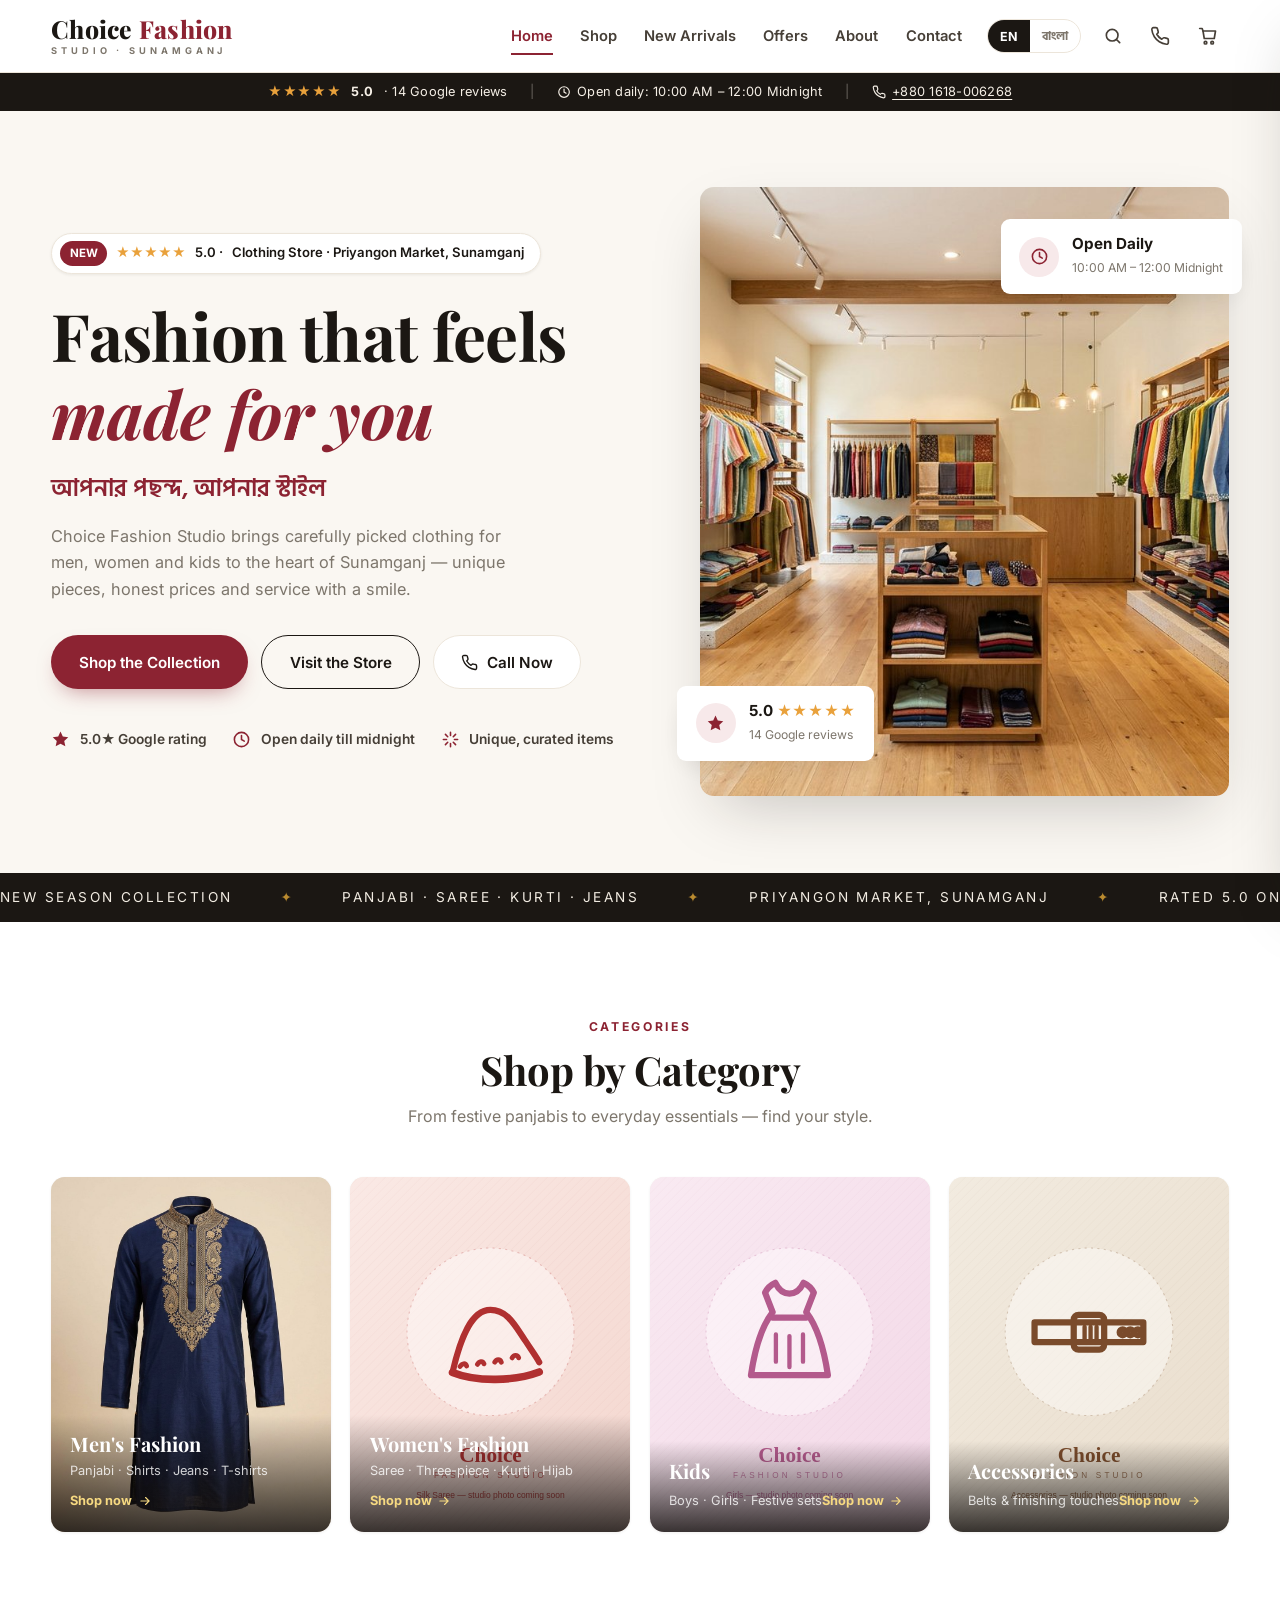
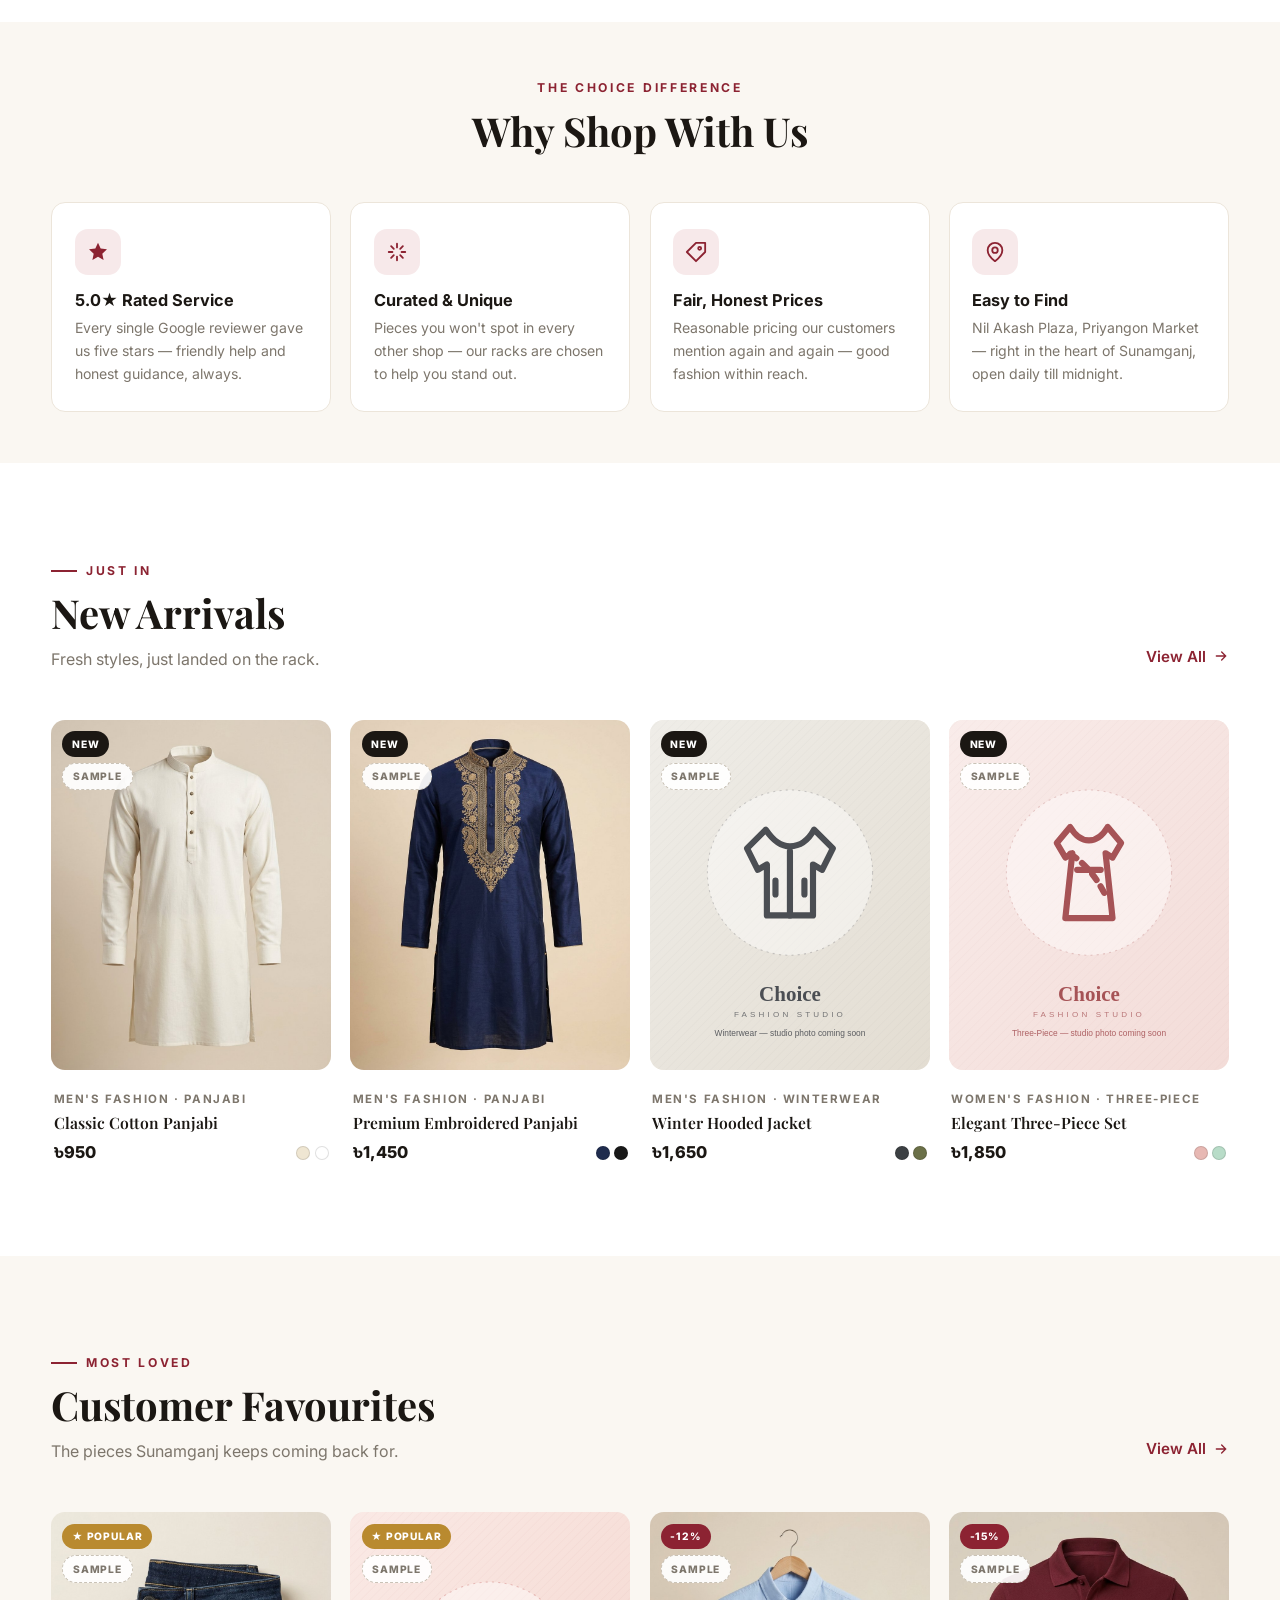
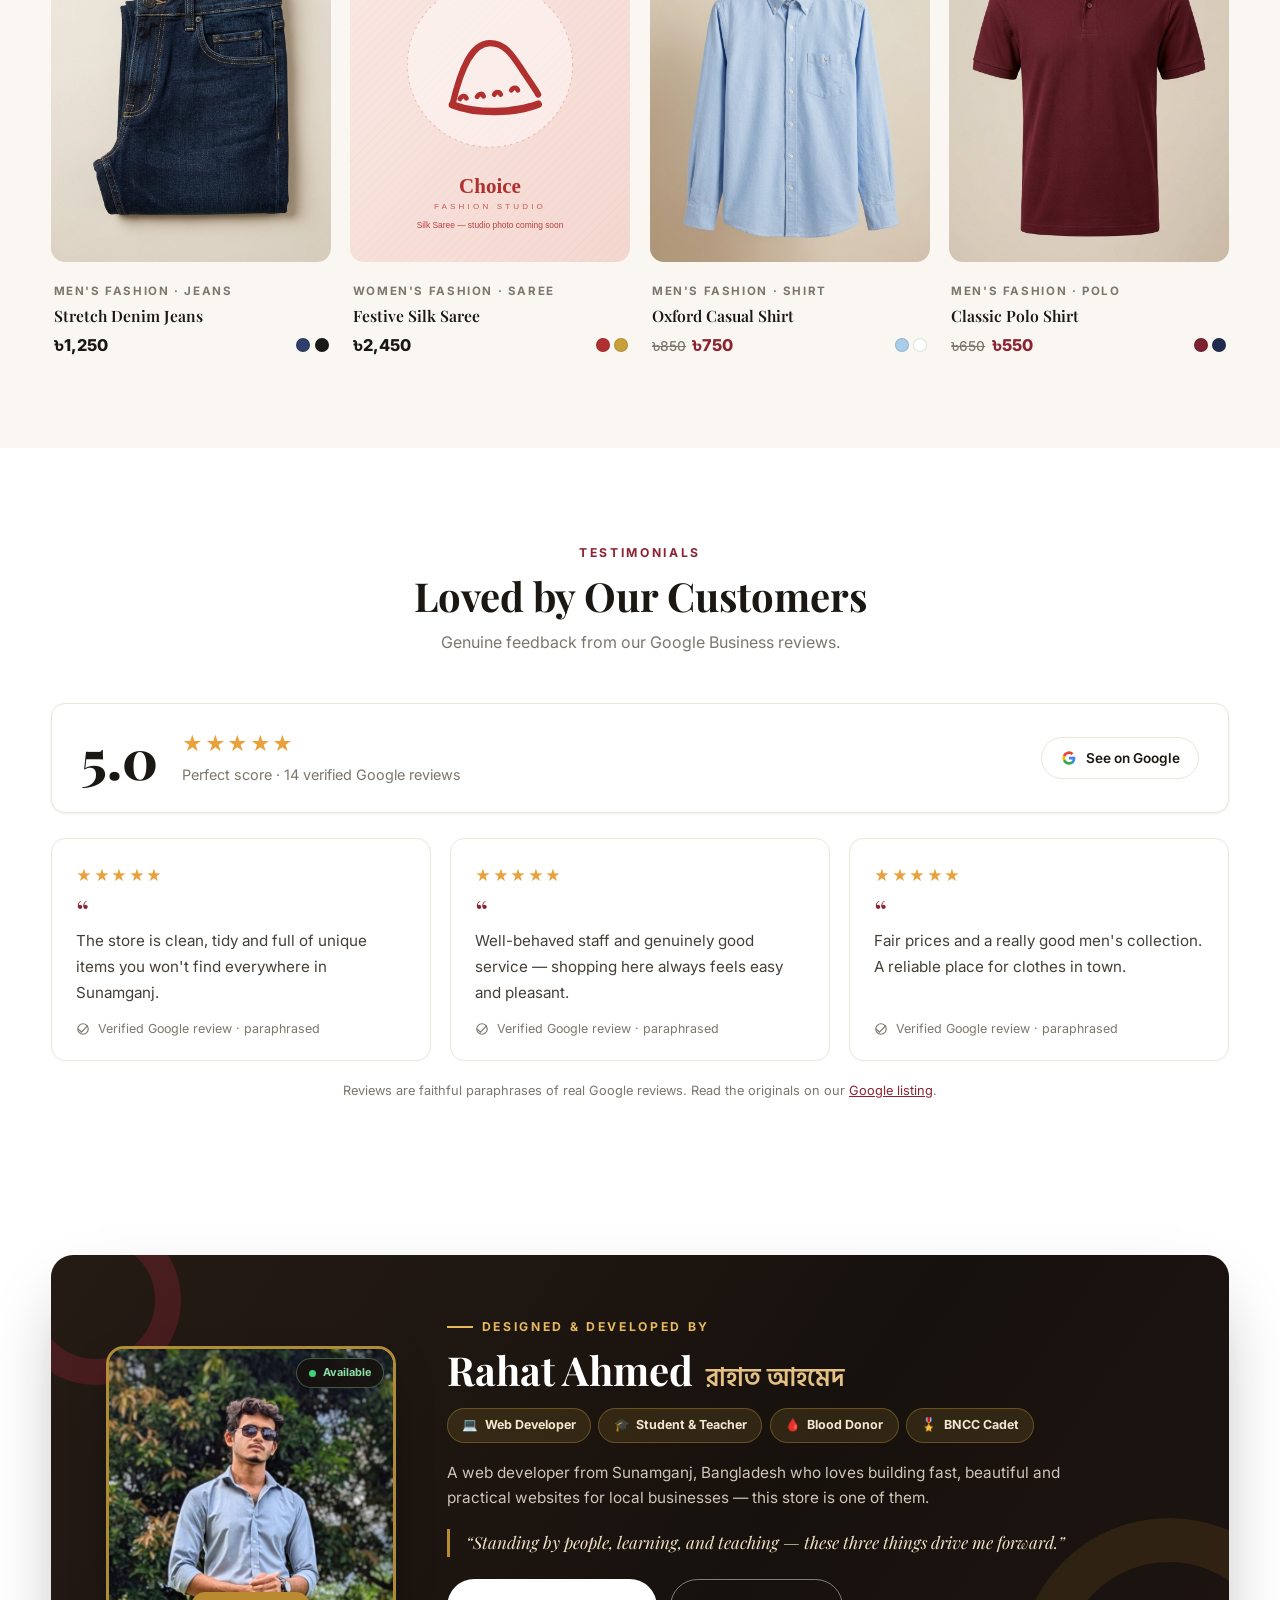
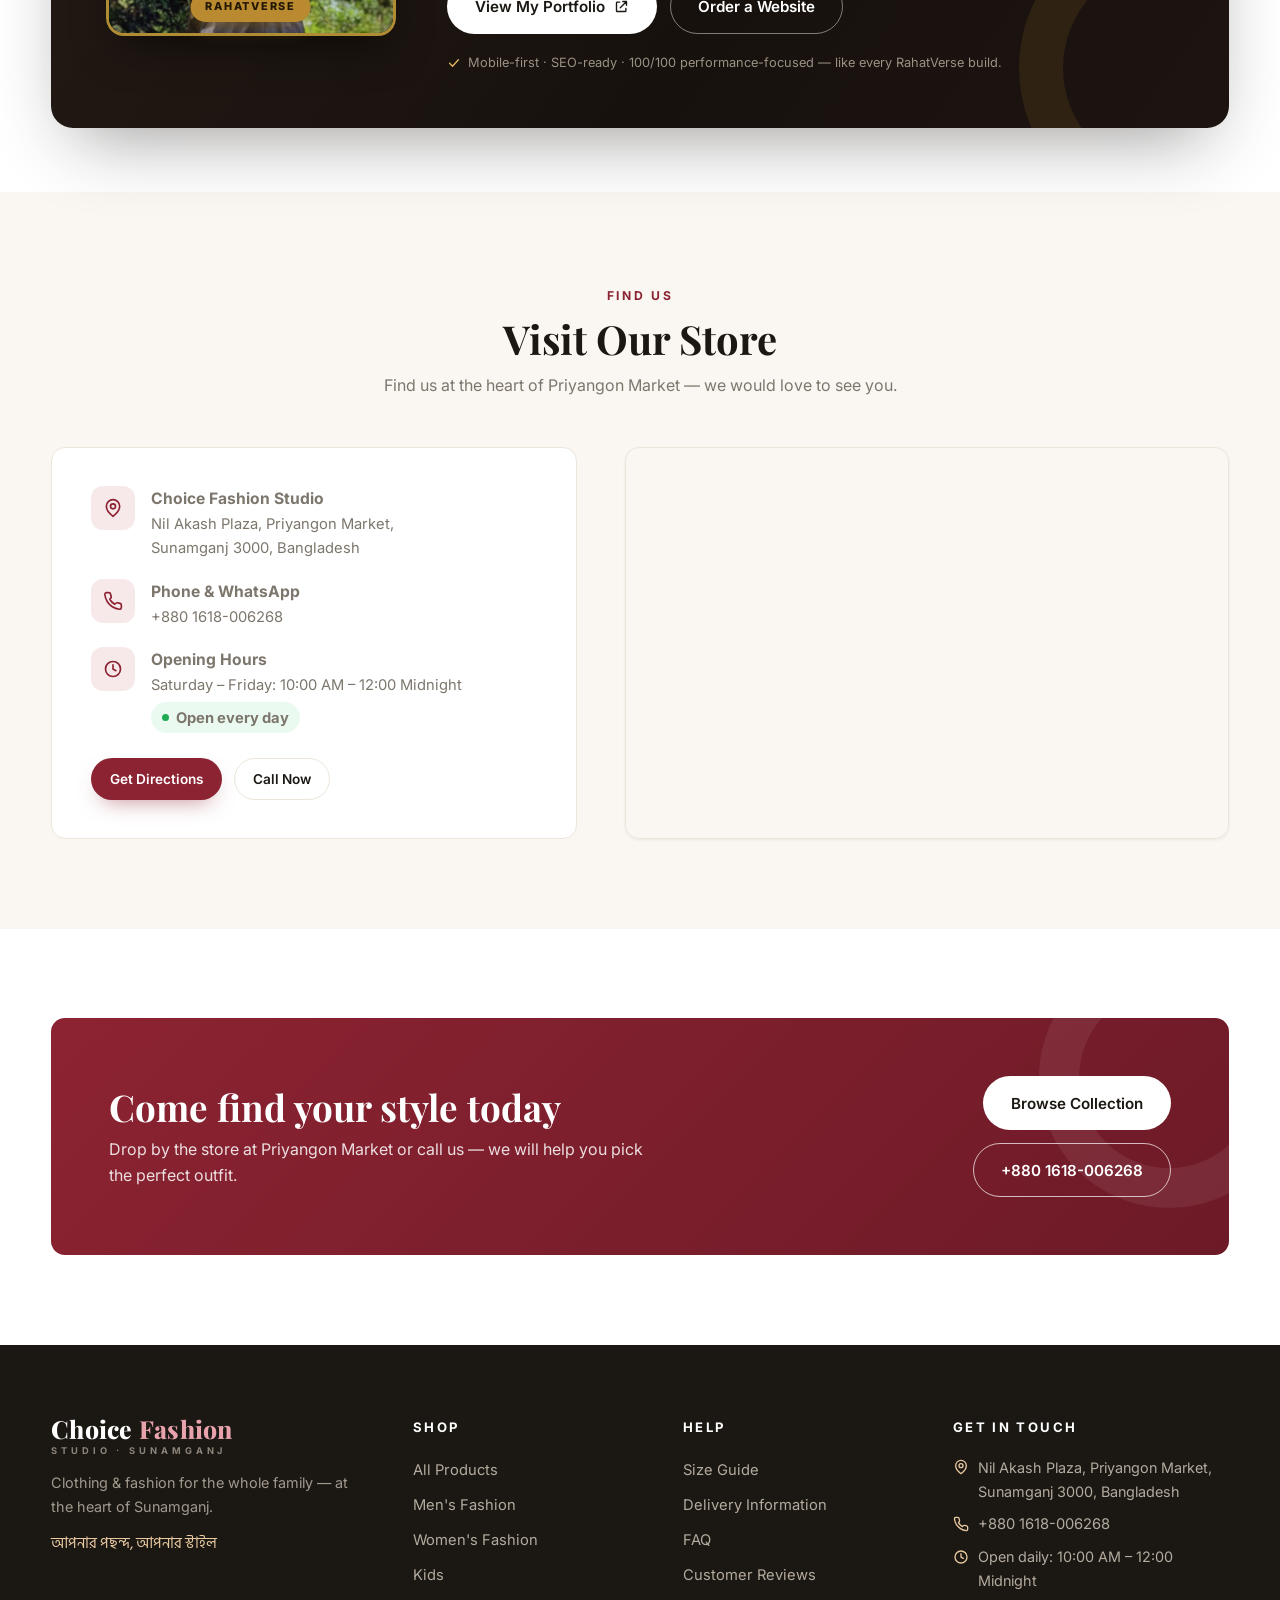
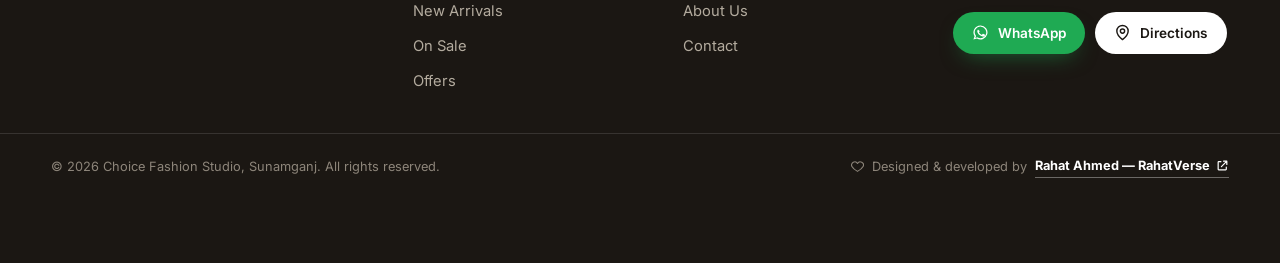
==== commit ef8b0e24: "Developer spotlight section + professional polish pack New: prominent 'Designed & Developed by Rahat" ====
--- a/index.html
+++ b/index.html
@@ -196,6 +196,36 @@
   </div>
 </section>
 
+<!-- ============ DEVELOPER SPOTLIGHT ============ -->
+<section class="dev-section">
+  <div class="container">
+    <div class="dev-card reveal">
+      <div class="dev-photo">
+        <img src="assets/img/rahat-ahmed.jpg" alt="Rahat Ahmed — the web developer who built this site" loading="lazy" onerror="this.onerror=null;this.src=FALLBACK_IMG">
+        <span class="dev-available"><span class="dot"></span>Available</span>
+        <span class="dev-ribbon">RahatVerse</span>
+      </div>
+      <div class="dev-info">
+        <span class="overline dev-overline" data-i18n="dev.kicker">Designed &amp; Developed By</span>
+        <h2 class="dev-name">Rahat Ahmed <span class="dev-bn">রাহাত আহমেদ</span></h2>
+        <div class="dev-chips">
+          <span>💻 <b data-i18n="dev.chip1">Web Developer</b></span>
+          <span>🎓 <b data-i18n="dev.chip2">Student &amp; Teacher</b></span>
+          <span>🩸 <b data-i18n="dev.chip3">Blood Donor</b></span>
+          <span>🎖️ <b data-i18n="dev.chip4">BNCC Cadet</b></span>
+        </div>
+        <p class="dev-desc" data-i18n="dev.desc">A web developer from Sunamganj, Bangladesh who loves building fast, beautiful and practical websites for local businesses — this store is one of them.</p>
+        <p class="dev-quote" data-i18n="dev.quote">“Standing by people, learning, and teaching — these three things drive me forward.”</p>
+        <div class="dev-btns">
+          <a class="btn btn-light" href="https://www.rahatahmed.site/en" target="_blank" rel="noopener"><span data-i18n="dev.portfolio">View My Portfolio</span><svg viewBox="0 0 24 24" fill="none" stroke="currentColor" stroke-width="2.2" stroke-linecap="round" stroke-linejoin="round" style="width:15px;height:15px"><path d="M14 4h6v6M20 4 10 14M9 5H5a1 1 0 0 0-1 1v13a1 1 0 0 0 1 1h13a1 1 0 0 0 1-1v-4"/></svg></a>
+          <a class="btn dev-btn-outline" href="https://www.rahatahmed.site/en/order" target="_blank" rel="noopener" data-i18n="dev.order">Order a Website</a>
+        </div>
+        <p class="dev-meta"><svg viewBox="0 0 24 24" fill="none" stroke="currentColor" stroke-width="2.2" stroke-linecap="round" stroke-linejoin="round"><path d="m4.5 12.5 5 5 10-11"/></svg><span data-i18n="dev.meta">Mobile-first · SEO-ready · 100/100 performance-focused — like every RahatVerse build.</span></p>
+      </div>
+    </div>
+  </div>
+</section>
+
 <!-- ============ LOCATION ============ -->
 <section class="section bg-cream">
   <div class="container">
--- a/assets/css/style.css
+++ b/assets/css/style.css
@@ -701,3 +701,124 @@
 .small-note { font-size: .8rem; color: var(--muted); }
 .small-note a { color: var(--accent); text-decoration: underline; }
 .tbd-chip { background: var(--cream-2); color: var(--muted); font-size: .72rem; font-weight: 700; border-radius: 999px; padding: .15rem .6rem; display: inline-block; }
+
+/* ==========================================================================
+   Developer Spotlight — Rahat Ahmed (RahatVerse)
+   ========================================================================== */
+.dev-section { padding: clamp(2.5rem, 5vw, 4rem) 0; }
+.dev-card {
+  position: relative; overflow: hidden;
+  background: linear-gradient(125deg, #251b15 0%, #17110d 60%, #1d1410 100%);
+  color: #f2ece2; border-radius: calc(var(--radius) + 8px);
+  padding: clamp(2rem, 4.5vw, 3.4rem);
+  display: grid; grid-template-columns: 290px 1fr;
+  gap: clamp(1.8rem, 4vw, 3.4rem); align-items: center;
+  box-shadow: 0 30px 70px -25px rgba(27, 23, 19, .45);
+}
+.dev-card::before {
+  content: ""; position: absolute; right: -90px; bottom: -90px; width: 300px; height: 300px;
+  border: 44px solid rgba(185, 138, 47, .12); border-radius: 50%; pointer-events: none;
+}
+.dev-card::after {
+  content: ""; position: absolute; left: -40px; top: -40px; width: 170px; height: 170px;
+  border: 26px solid rgba(140, 35, 50, .35); border-radius: 50%; pointer-events: none;
+}
+.dev-photo { position: relative; z-index: 1; justify-self: center; }
+.dev-photo img {
+  width: 100%; max-width: 290px; aspect-ratio: 1; object-fit: cover;
+  border-radius: calc(var(--radius) + 4px); border: 3px solid rgba(201, 161, 59, .85);
+  box-shadow: 0 20px 45px -15px rgba(0, 0, 0, .6);
+  transition: transform .35s ease;
+}
+.dev-card:hover .dev-photo img { transform: scale(1.025) rotate(-.6deg); }
+.dev-ribbon {
+  position: absolute; bottom: 14px; left: 50%; transform: translateX(-50%);
+  background: var(--gold); color: #221703; font-size: .68rem; font-weight: 800;
+  letter-spacing: .16em; text-transform: uppercase; padding: .38rem .95rem; border-radius: 999px;
+  box-shadow: 0 8px 20px -6px rgba(185, 138, 47, .7); white-space: nowrap;
+}
+.dev-available {
+  position: absolute; top: 12px; right: 12px; display: inline-flex; align-items: center; gap: .4rem;
+  background: rgba(23, 17, 13, .82); backdrop-filter: blur(4px); color: #8be0a6;
+  font-size: .68rem; font-weight: 700; padding: .32rem .75rem; border-radius: 999px;
+  border: 1px solid rgba(139, 224, 166, .35);
+}
+.dev-available .dot { width: 7px; height: 7px; border-radius: 50%; background: #43d17c; animation: pulse 1.6s infinite; }
+.dev-info { position: relative; z-index: 1; }
+.dev-overline { color: #e5b95c; }
+.dev-overline::before { background: #e5b95c; }
+.dev-name { color: #fff; font-size: clamp(1.7rem, 3.4vw, 2.5rem); margin: .55rem 0 .15rem; display: flex; align-items: baseline; gap: .8rem; flex-wrap: wrap; }
+.dev-name .dev-bn { font-family: var(--font-bn); font-size: .62em; color: #e5c184; font-weight: 600; }
+.dev-chips { display: flex; flex-wrap: wrap; gap: .45rem; margin: .9rem 0 1.05rem; }
+.dev-chips span {
+  display: inline-flex; align-items: center; gap: .4rem; font-size: .78rem; font-weight: 600;
+  color: #f4e7cf; background: rgba(201, 161, 59, .14); border: 1px solid rgba(201, 161, 59, .35);
+  padding: .4rem .9rem; border-radius: 999px; transition: background .2s, transform .2s;
+}
+.dev-chips span:hover { background: rgba(201, 161, 59, .28); transform: translateY(-2px); }
+.dev-desc { color: #cfc6b8; font-size: .96rem; max-width: 40rem; }
+.dev-quote {
+  font-family: var(--font-display); font-style: italic; font-size: 1.06rem; color: #efe2c6;
+  border-left: 3px solid var(--gold); padding-left: 1rem; margin: 1.15rem 0 1.4rem;
+}
+body.bn .dev-quote { font-family: var(--font-bn); font-style: normal; }
+.dev-btns { display: flex; gap: .8rem; flex-wrap: wrap; }
+.dev-btn-outline { border-color: rgba(255, 255, 255, .45); color: #fff; }
+.dev-btn-outline:hover { background: rgba(255, 255, 255, .12); border-color: #fff; color: #fff; }
+.dev-meta { margin-top: 1.15rem; color: #9a9184; font-size: .8rem; display: flex; align-items: center; gap: .45rem; flex-wrap: wrap; }
+.dev-meta svg { width: 14px; height: 14px; color: #e5b95c; }
+@media (max-width: 860px) {
+  .dev-card { grid-template-columns: 1fr; text-align: center; }
+  .dev-info { display: flex; flex-direction: column; align-items: center; }
+  .dev-quote { border-left: none; border-top: 3px solid var(--gold); padding: .9rem 0 0; }
+  .dev-chips, .dev-btns { justify-content: center; }
+  .dev-overline::before { display: none; }
+}
+
+/* ==========================================================================
+   Polish pack — animations, consistency, a11y
+   ========================================================================== */
+
+/* Hero entrance */
+@keyframes fadeUp { from { opacity: 0; transform: translateY(26px); } to { opacity: 1; transform: none; } }
+.hero-copy > * { animation: fadeUp .7s ease both; }
+.hero-copy > .hero-badge { animation-delay: 0s; }
+.hero-copy > h1 { animation-delay: .08s; }
+.hero-copy > .hero-tagline { animation-delay: .16s; }
+.hero-copy > .hero-sub { animation-delay: .24s; }
+.hero-copy > .hero-cta { animation-delay: .32s; }
+.hero-copy > .hero-trust { animation-delay: .40s; }
+.hero-media { animation: fadeUp .8s .18s ease both; }
+
+/* Button shine sweep */
+.btn-primary, .btn-whatsapp { position: relative; overflow: hidden; }
+.btn-primary::after, .btn-whatsapp::after {
+  content: ""; position: absolute; top: 0; left: -90%; width: 45%; height: 100%;
+  background: linear-gradient(105deg, transparent, rgba(255, 255, 255, .32), transparent);
+  transform: skewX(-20deg); transition: left .55s ease; pointer-events: none;
+}
+.btn-primary:hover::after, .btn-whatsapp:hover::after { left: 135%; }
+
+/* Card icon micro-motion */
+.feat-card .f-icon, .info-card .i-icon, .loc-row .l-icon { transition: transform .25s ease, background .25s ease; }
+.feat-card:hover .f-icon, .info-card:hover .i-icon, .loc-row:hover .l-icon { transform: rotate(-7deg) scale(1.07); }
+
+/* Accordion content fade-in */
+details.acc[open] .acc-body { animation: fadeUp .35s ease; }
+
+/* Consistent card heights */
+.feat-card, .info-card, .review-card, .stat, .loc-card { height: 100%; }
+.feat-card, .info-card { display: flex; flex-direction: column; }
+
+/* Focus visibility */
+a:focus-visible, button:focus-visible, input:focus-visible, select:focus-visible, textarea:focus-visible, summary:focus-visible {
+  outline: 2px solid var(--accent); outline-offset: 2px; border-radius: 4px;
+}
+
+/* Anchor offset under sticky header */
+section[id], div[id="shop-grid"] { scroll-margin-top: calc(var(--header-h) + 18px); }
+
+@media (prefers-reduced-motion: reduce) {
+  .hero-copy > *, .hero-media { animation: none; }
+  .btn-primary::after, .btn-whatsapp::after { display: none; }
+}
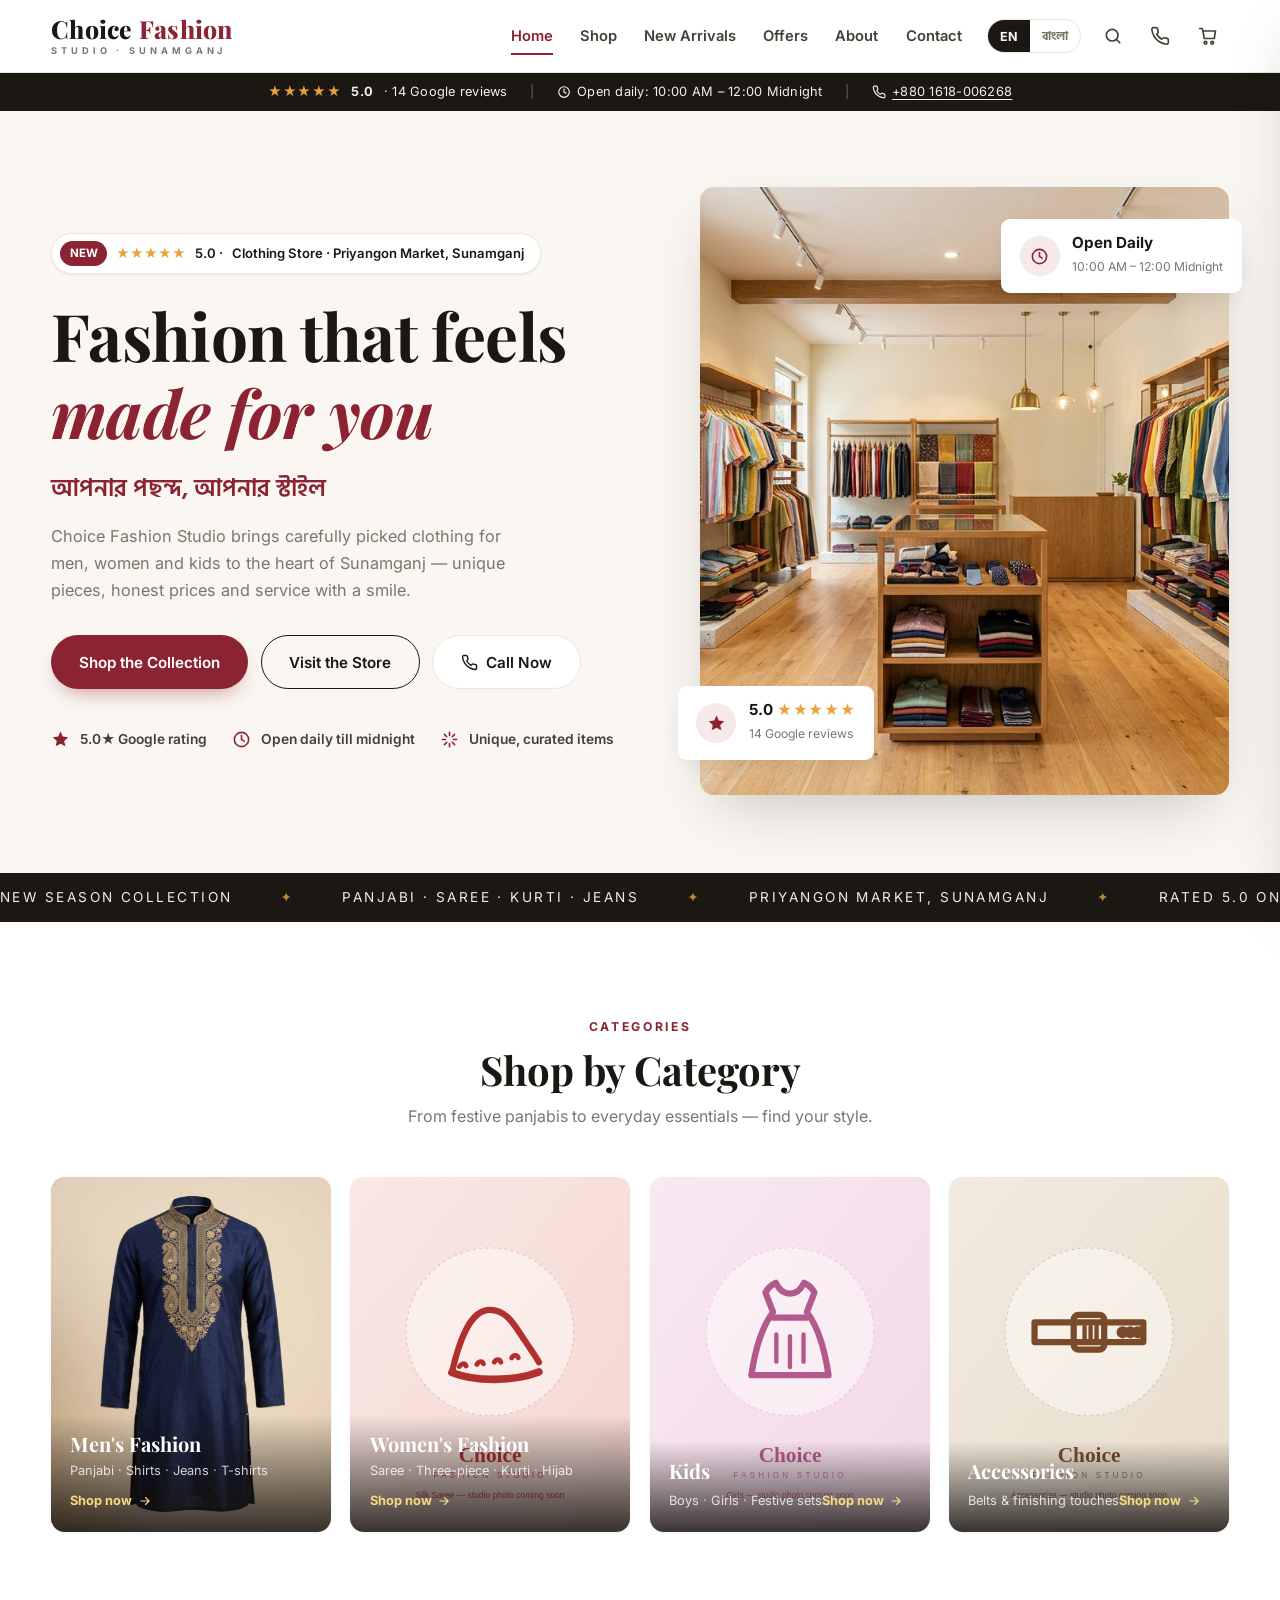
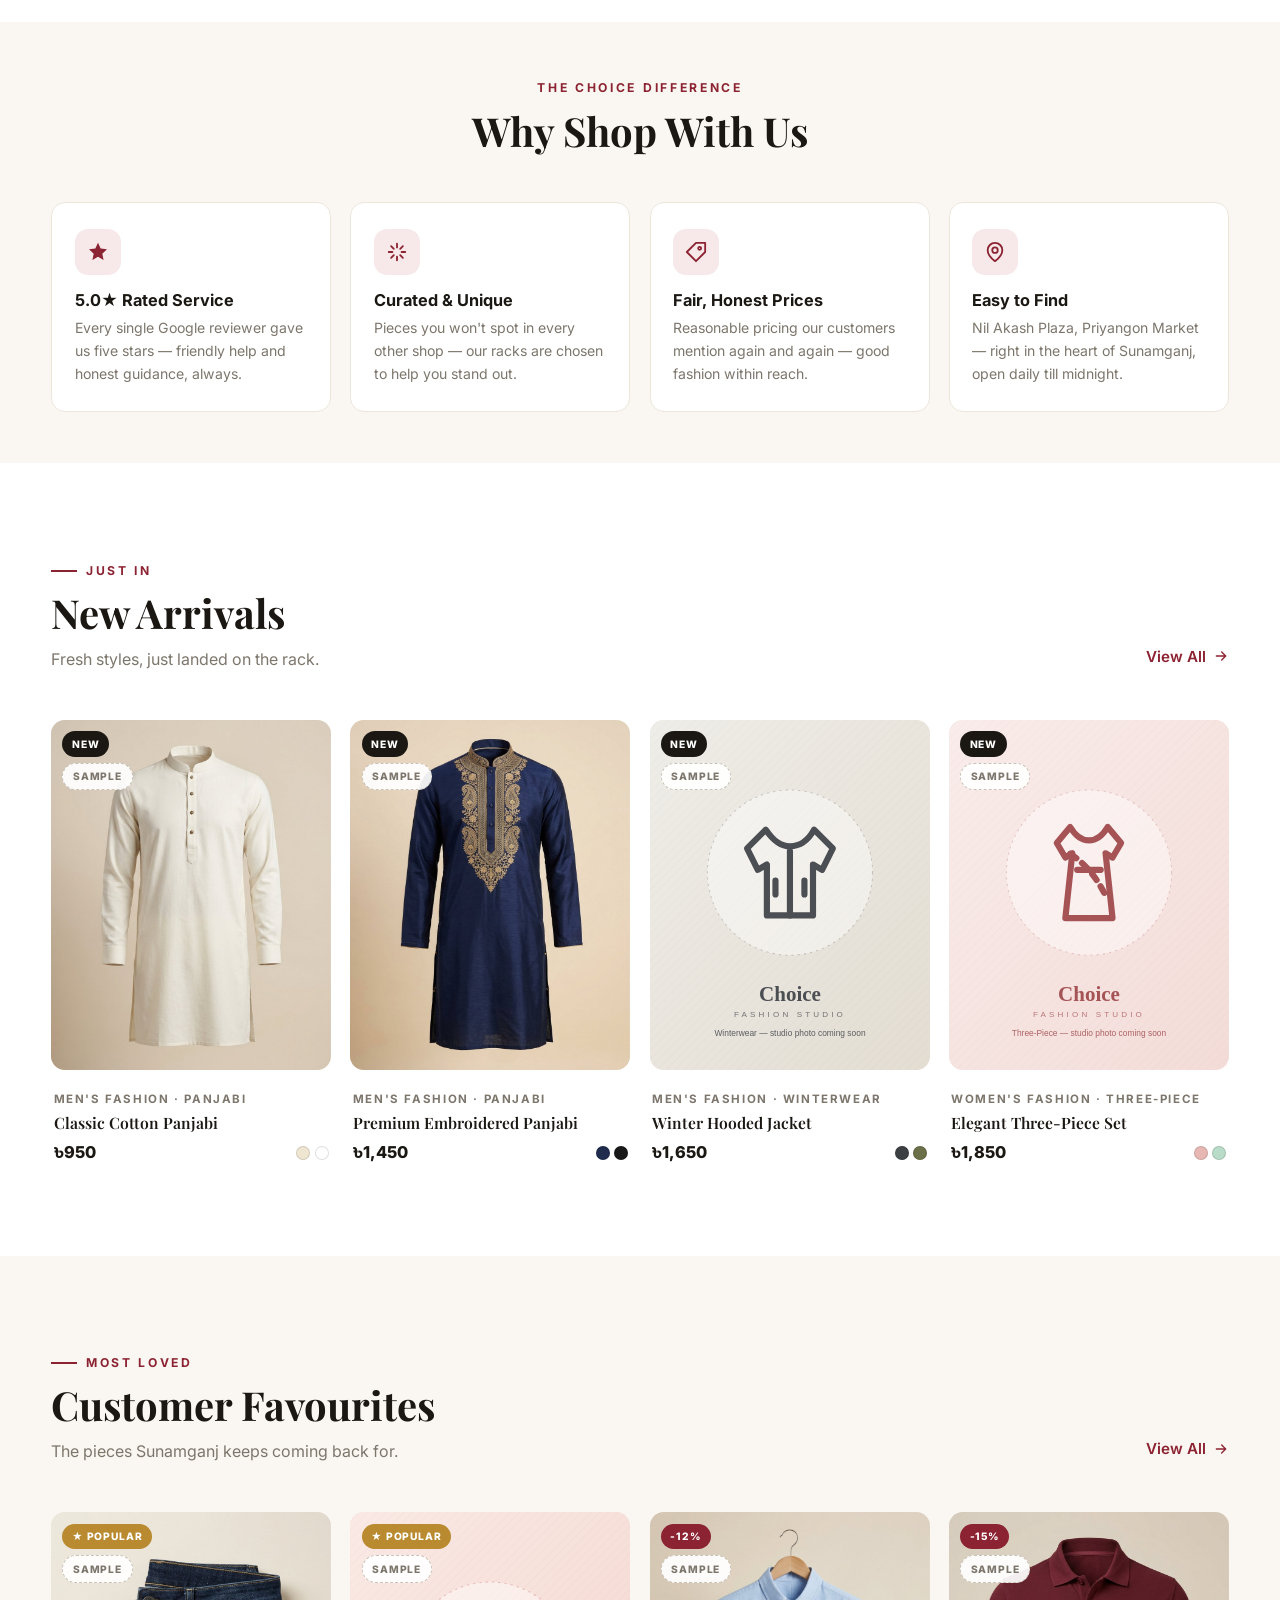
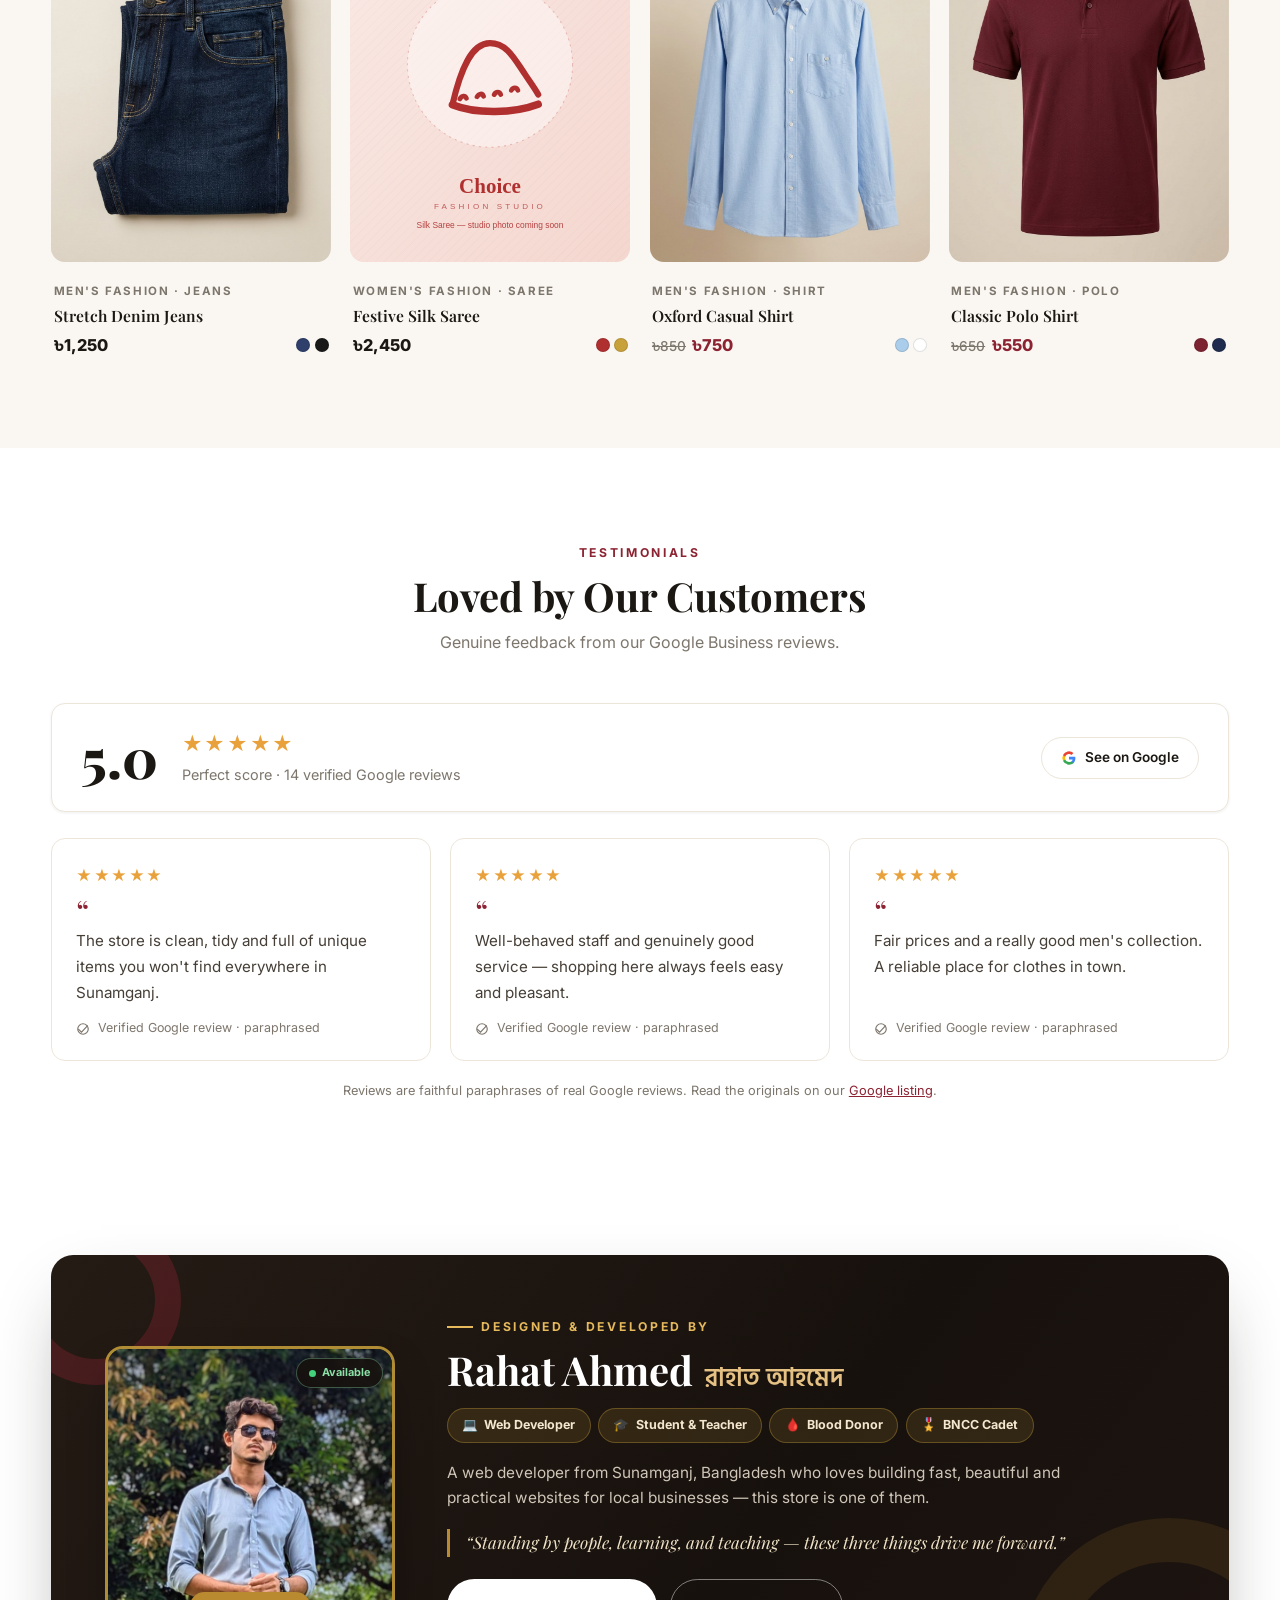
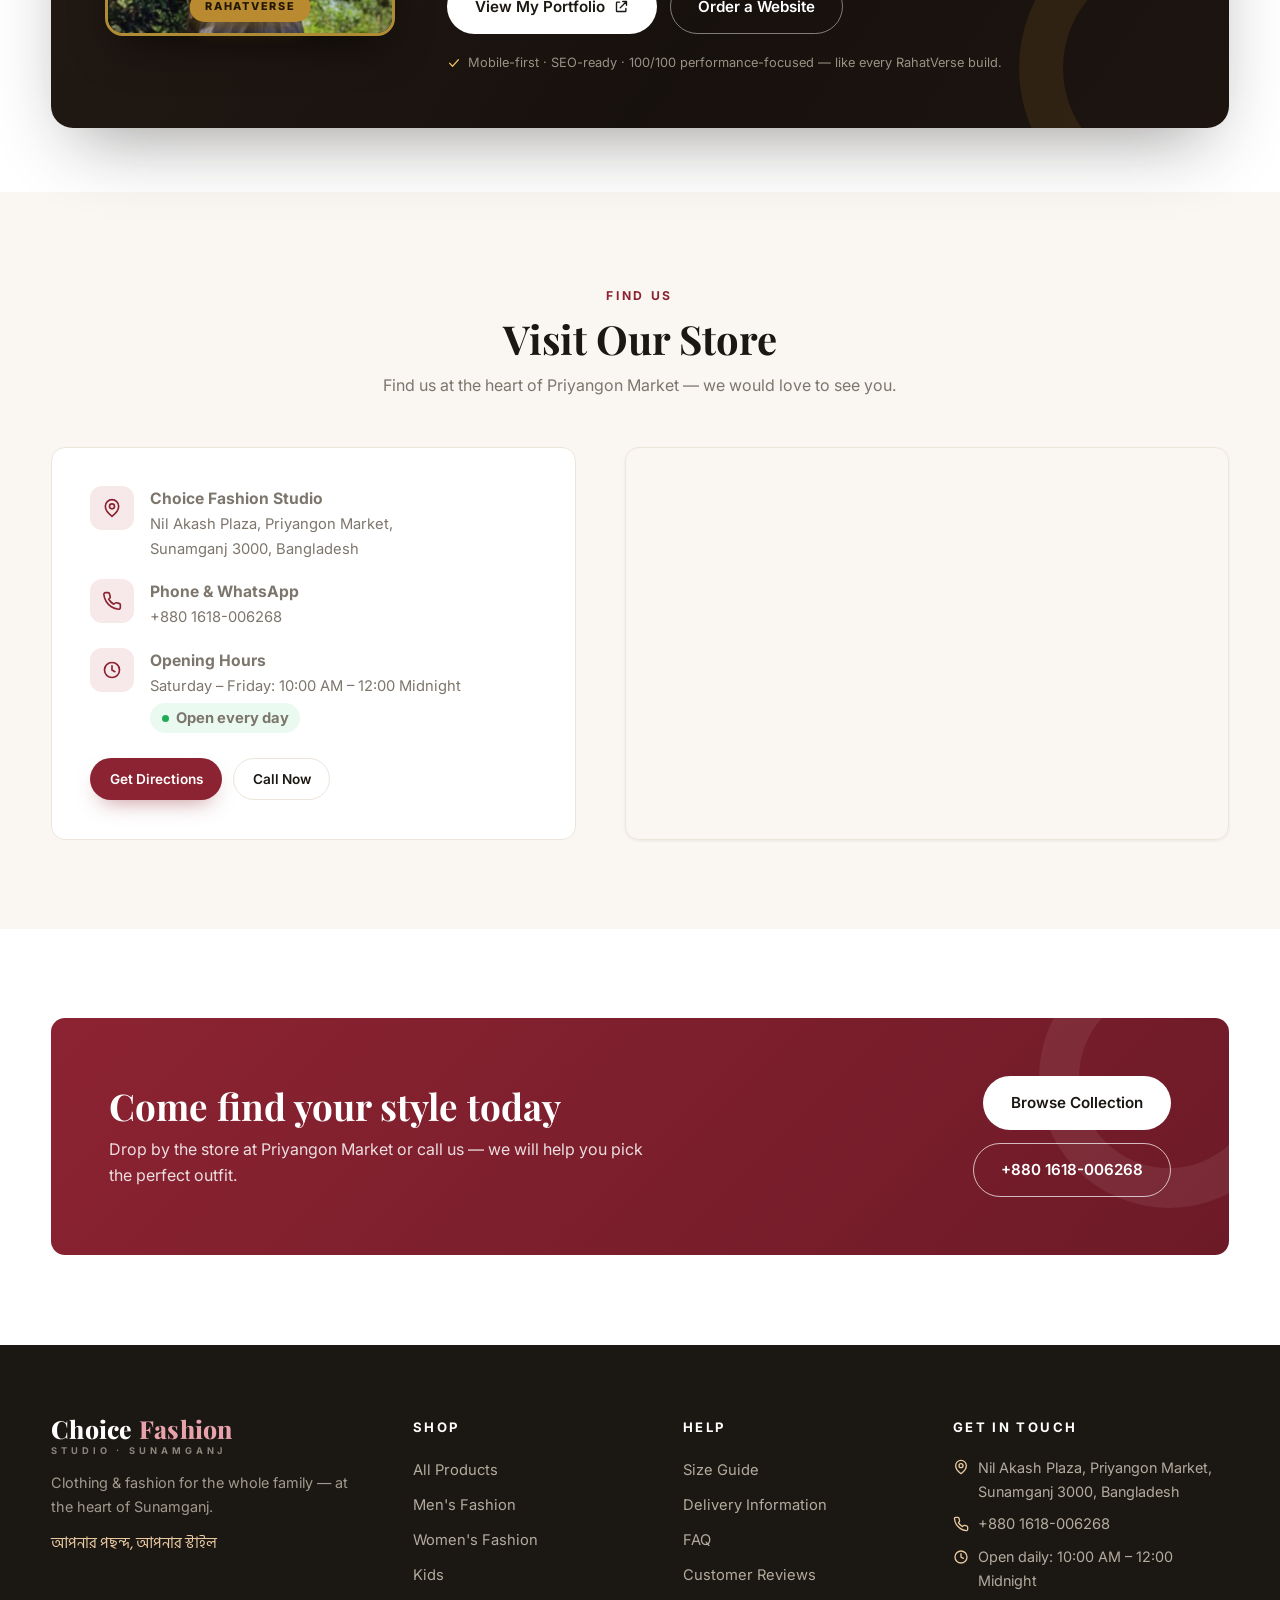
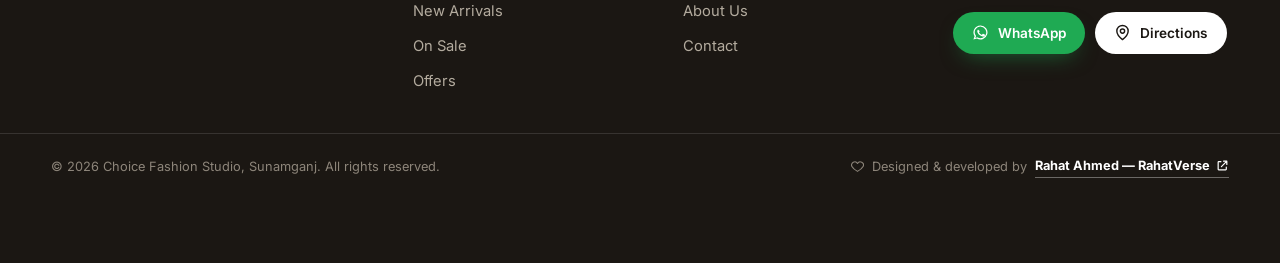
==== commit 32ee69db: "Make all animations buttery smooth - Premium cubic-bezier(.22,.61,.36,1) easing across reveals, hove" ====
--- a/index.html
+++ b/index.html
@@ -27,22 +27,22 @@
 <section class="hero">
   <div class="container hero-grid">
     <div class="hero-copy">
-      <span class="hero-badge reveal"><span class="pill">NEW</span><span class="stars">★★★★★</span> 5.0 · <span data-i18n="hero.kicker">Clothing Store · Priyangon Market, Sunamganj</span></span>
-      <h1 class="reveal" data-i18n-html="hero.title">Fashion that feels <em>made for you</em></h1>
-      <p class="hero-tagline reveal">আপনার পছন্দ, আপনার স্টাইল</p>
-      <p class="hero-sub reveal" data-i18n="hero.sub">Choice Fashion Studio brings carefully picked clothing for men, women and kids to the heart of Sunamganj — unique pieces, honest prices and service with a smile.</p>
-      <div class="hero-cta reveal">
+      <span class="hero-badge"><span class="pill">NEW</span><span class="stars">★★★★★</span> 5.0 · <span data-i18n="hero.kicker">Clothing Store · Priyangon Market, Sunamganj</span></span>
+      <h1 data-i18n-html="hero.title">Fashion that feels <em>made for you</em></h1>
+      <p class="hero-tagline">আপনার পছন্দ, আপনার স্টাইল</p>
+      <p class="hero-sub" data-i18n="hero.sub">Choice Fashion Studio brings carefully picked clothing for men, women and kids to the heart of Sunamganj — unique pieces, honest prices and service with a smile.</p>
+      <div class="hero-cta">
         <a href="shop.html" class="btn btn-primary" data-i18n="hero.cta.shop">Shop the Collection</a>
         <a href="contact.html" class="btn btn-outline" data-i18n="hero.cta.visit">Visit the Store</a>
         <a href="tel:+8801618006268" class="btn btn-ghost"><svg viewBox="0 0 24 24" fill="none" stroke="currentColor" stroke-width="2" stroke-linecap="round" stroke-linejoin="round" style="width:17px;height:17px"><path d="M22 16.9v3a2 2 0 0 1-2.2 2 19.8 19.8 0 0 1-8.6-3 19.5 19.5 0 0 1-6-6 19.8 19.8 0 0 1-3-8.7A2 2 0 0 1 4.1 2h3a2 2 0 0 1 2 1.7c.1 1 .4 2 .7 2.8a2 2 0 0 1-.5 2.1L8.1 9.9a16 16 0 0 0 6 6l1.3-1.2a2 2 0 0 1 2.1-.5c.9.3 1.9.6 2.9.7a2 2 0 0 1 1.6 2Z"/></svg><span data-i18n="hero.cta.call">Call Now</span></a>
       </div>
-      <div class="hero-trust reveal">
+      <div class="hero-trust">
         <span class="t-item"><svg viewBox="0 0 24 24" fill="currentColor"><path d="m12 2 2.9 6.3 6.9.8-5.1 4.7 1.4 6.8L12 17.3 5.9 20.6l1.4-6.8L2.2 9.1l6.9-.8Z"/></svg><span data-i18n="hero.trust1">5.0★ Google rating</span></span>
         <span class="t-item"><svg viewBox="0 0 24 24" fill="none" stroke="currentColor" stroke-width="2" stroke-linecap="round"><circle cx="12" cy="12" r="9"/><path d="M12 7v5l3.5 2"/></svg><span data-i18n="hero.trust2">Open daily till midnight</span></span>
         <span class="t-item"><svg viewBox="0 0 24 24" fill="none" stroke="currentColor" stroke-width="2" stroke-linecap="round" stroke-linejoin="round"><path d="M12 3v4m0 10v4M3 12h4m10 0h4M5.6 5.6l2.9 2.9m7 7 2.9 2.9m0-12.8-2.9 2.9m-7 7-2.9 2.9"/></svg><span data-i18n="hero.trust3">Unique, curated items</span></span>
       </div>
     </div>
-    <div class="hero-media reveal">
+    <div class="hero-media">
       <img class="hero-img" src="assets/img/hero.jpg" alt="Inside Choice Fashion Studio — clothing racks at Priyangon Market, Sunamganj" onerror="this.onerror=null;this.src=FALLBACK_IMG">
       <div class="hero-card hc-hours">
         <span class="hc-icon"><svg viewBox="0 0 24 24" fill="none" stroke="currentColor" stroke-width="2" stroke-linecap="round"><circle cx="12" cy="12" r="9"/><path d="M12 7v5l3.5 2"/></svg></span>
--- a/assets/css/style.css
+++ b/assets/css/style.css
@@ -822,3 +822,67 @@
   .hero-copy > *, .hero-media { animation: none; }
   .btn-primary::after, .btn-whatsapp::after { display: none; }
 }
+
+/* ==========================================================================
+   Smooth motion upgrade — premium easing, no stutter
+   ========================================================================== */
+:root { --ease-lux: cubic-bezier(.22, .61, .36, 1); }
+
+/* Reveal-on-scroll: softer curve + compositor-friendly */
+.reveal {
+  transition: opacity .78s var(--ease-lux), transform .78s var(--ease-lux);
+  will-change: opacity, transform;
+  backface-visibility: hidden;
+}
+
+/* Hero entrance — single clean sweep (hero elements no longer use .reveal) */
+@keyframes heroIn {
+  from { opacity: 0; transform: translateY(30px); }
+  60%  { opacity: 1; }
+  to   { opacity: 1; transform: translateY(0); }
+}
+.hero-copy > * { animation: heroIn .9s var(--ease-lux) both; will-change: opacity, transform; }
+.hero-copy > .hero-badge { animation-delay: .05s; }
+.hero-copy > h1 { animation-delay: .14s; }
+.hero-copy > .hero-tagline { animation-delay: .23s; }
+.hero-copy > .hero-sub { animation-delay: .31s; }
+.hero-copy > .hero-cta { animation-delay: .39s; }
+.hero-copy > .hero-trust { animation-delay: .47s; }
+.hero-media { animation: heroIn 1s .22s var(--ease-lux) both; will-change: opacity, transform; }
+
+/* Gentle floating bob on the hero info cards */
+@keyframes floatY { from { transform: translateY(0); } to { transform: translateY(-7px); } }
+.hero-card.hc-rating { animation: floatY 5.4s ease-in-out 1.5s infinite alternate; }
+.hero-card.hc-hours  { animation: floatY 6.4s ease-in-out .7s infinite alternate-reverse; }
+
+/* Velvety zooms & lifts */
+.pc-media img, .cat-tile img { transition: transform .65s var(--ease-lux); will-change: transform; }
+.product-card { transition: transform .5s var(--ease-lux); }
+.product-card:hover { transform: translateY(-4px); }
+.cat-tile { transition: transform .45s var(--ease-lux), box-shadow .45s var(--ease-lux); }
+.feat-card, .info-card, .review-card { transition: transform .45s var(--ease-lux), box-shadow .45s var(--ease-lux); }
+.dev-photo img { transition: transform .55s var(--ease-lux); }
+
+/* Buttons & micro-interactions */
+.btn { transition: transform .3s var(--ease-lux), box-shadow .3s var(--ease-lux), background .25s ease, color .25s ease, border-color .25s ease; }
+.btn-primary::after, .btn-whatsapp::after { transition: left .72s var(--ease-lux); }
+.main-nav a::after { transition: width .28s var(--ease-lux); }
+.chip, .size-opt, .color-opt { transition: all .22s var(--ease-lux); }
+.icon-btn { transition: background .25s ease, color .25s ease, transform .25s var(--ease-lux); }
+.icon-btn:hover { transform: translateY(-1px); }
+
+/* Drawers & overlays — silkier open/close */
+.mobile-drawer, .cart-drawer { transition: transform .42s cubic-bezier(.32, .72, .24, 1); }
+.drawer-scrim { transition: opacity .32s ease; }
+.search-overlay { transition: opacity .28s ease; }
+.toast { animation: toastIn .3s var(--ease-lux); }
+
+/* Accordion polish */
+details.acc { transition: box-shadow .3s var(--ease-lux), border-color .3s ease; }
+details.acc[open] { box-shadow: var(--shadow-sm); border-color: #ddd3c4; }
+details.acc summary::after { transition: transform .28s var(--ease-lux); }
+
+@media (prefers-reduced-motion: reduce) {
+  .hero-card.hc-rating, .hero-card.hc-hours { animation: none; }
+  .reveal { transition: none; }
+}
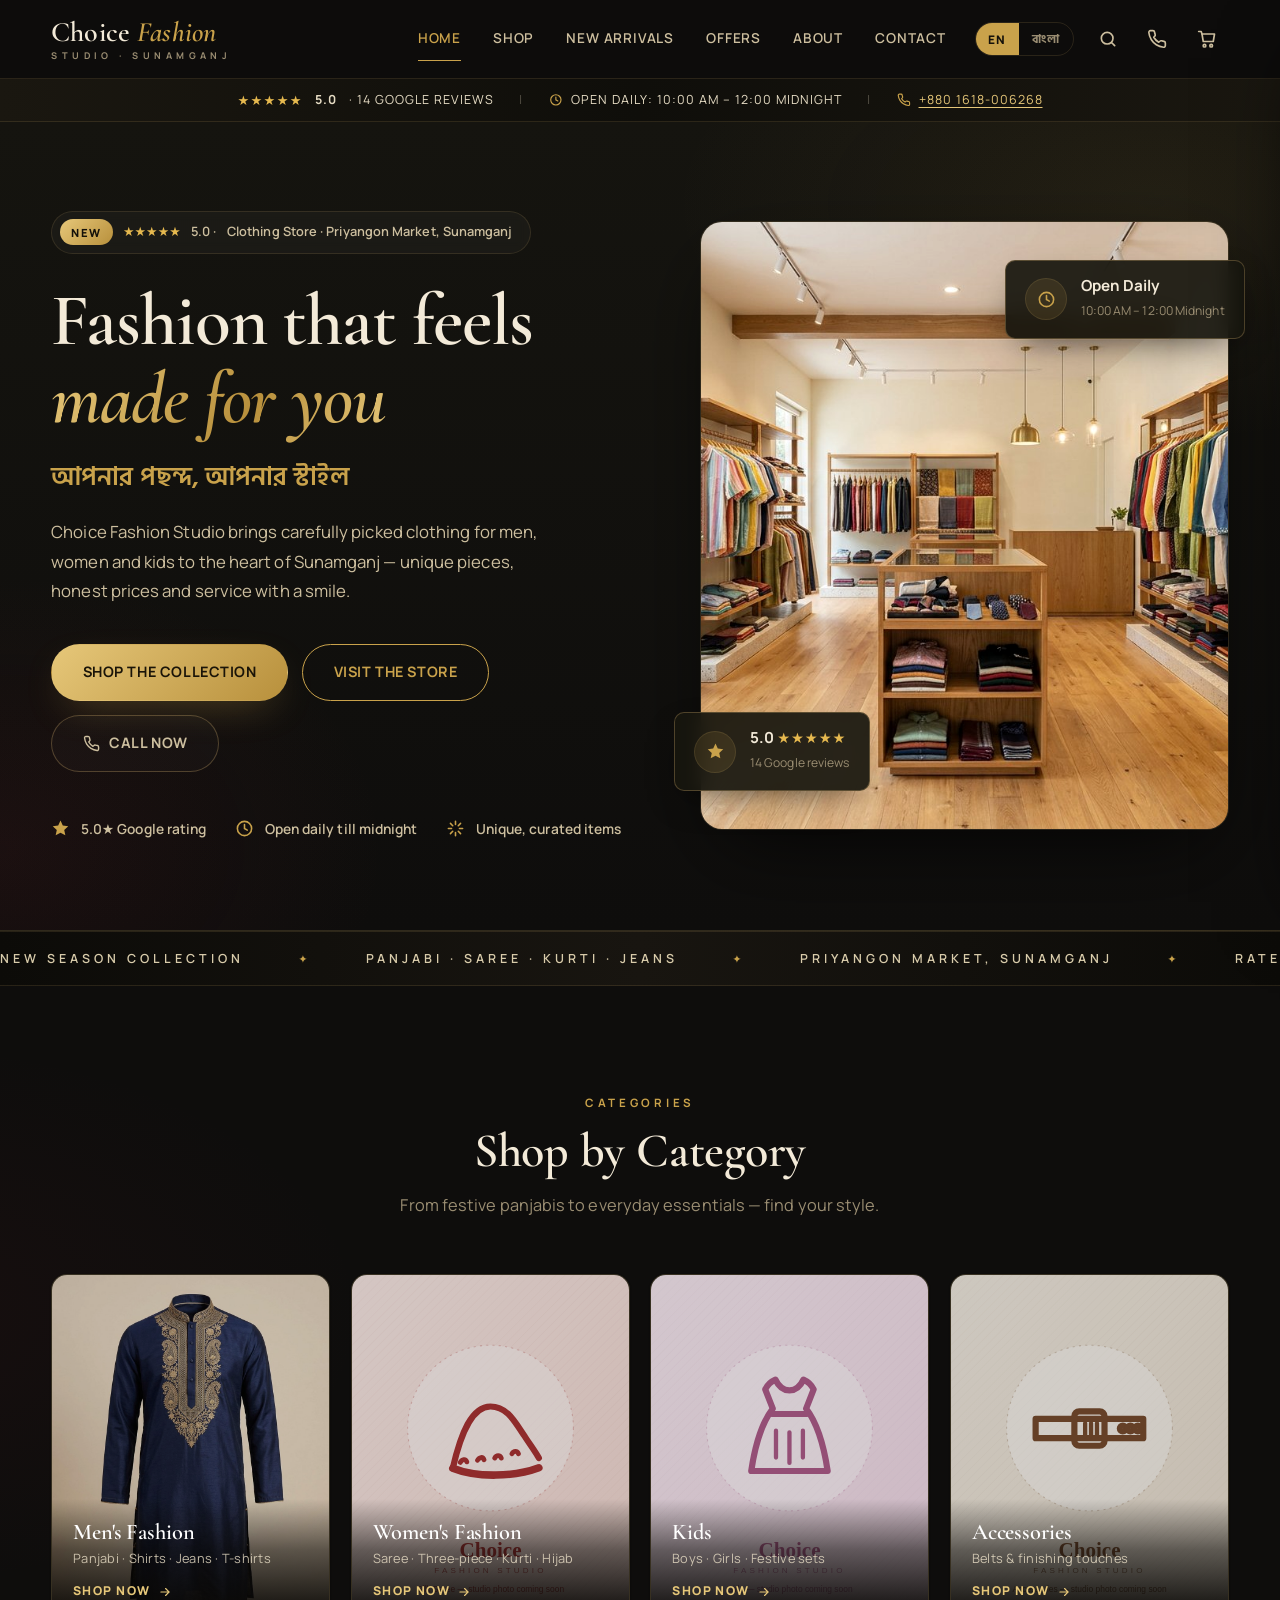
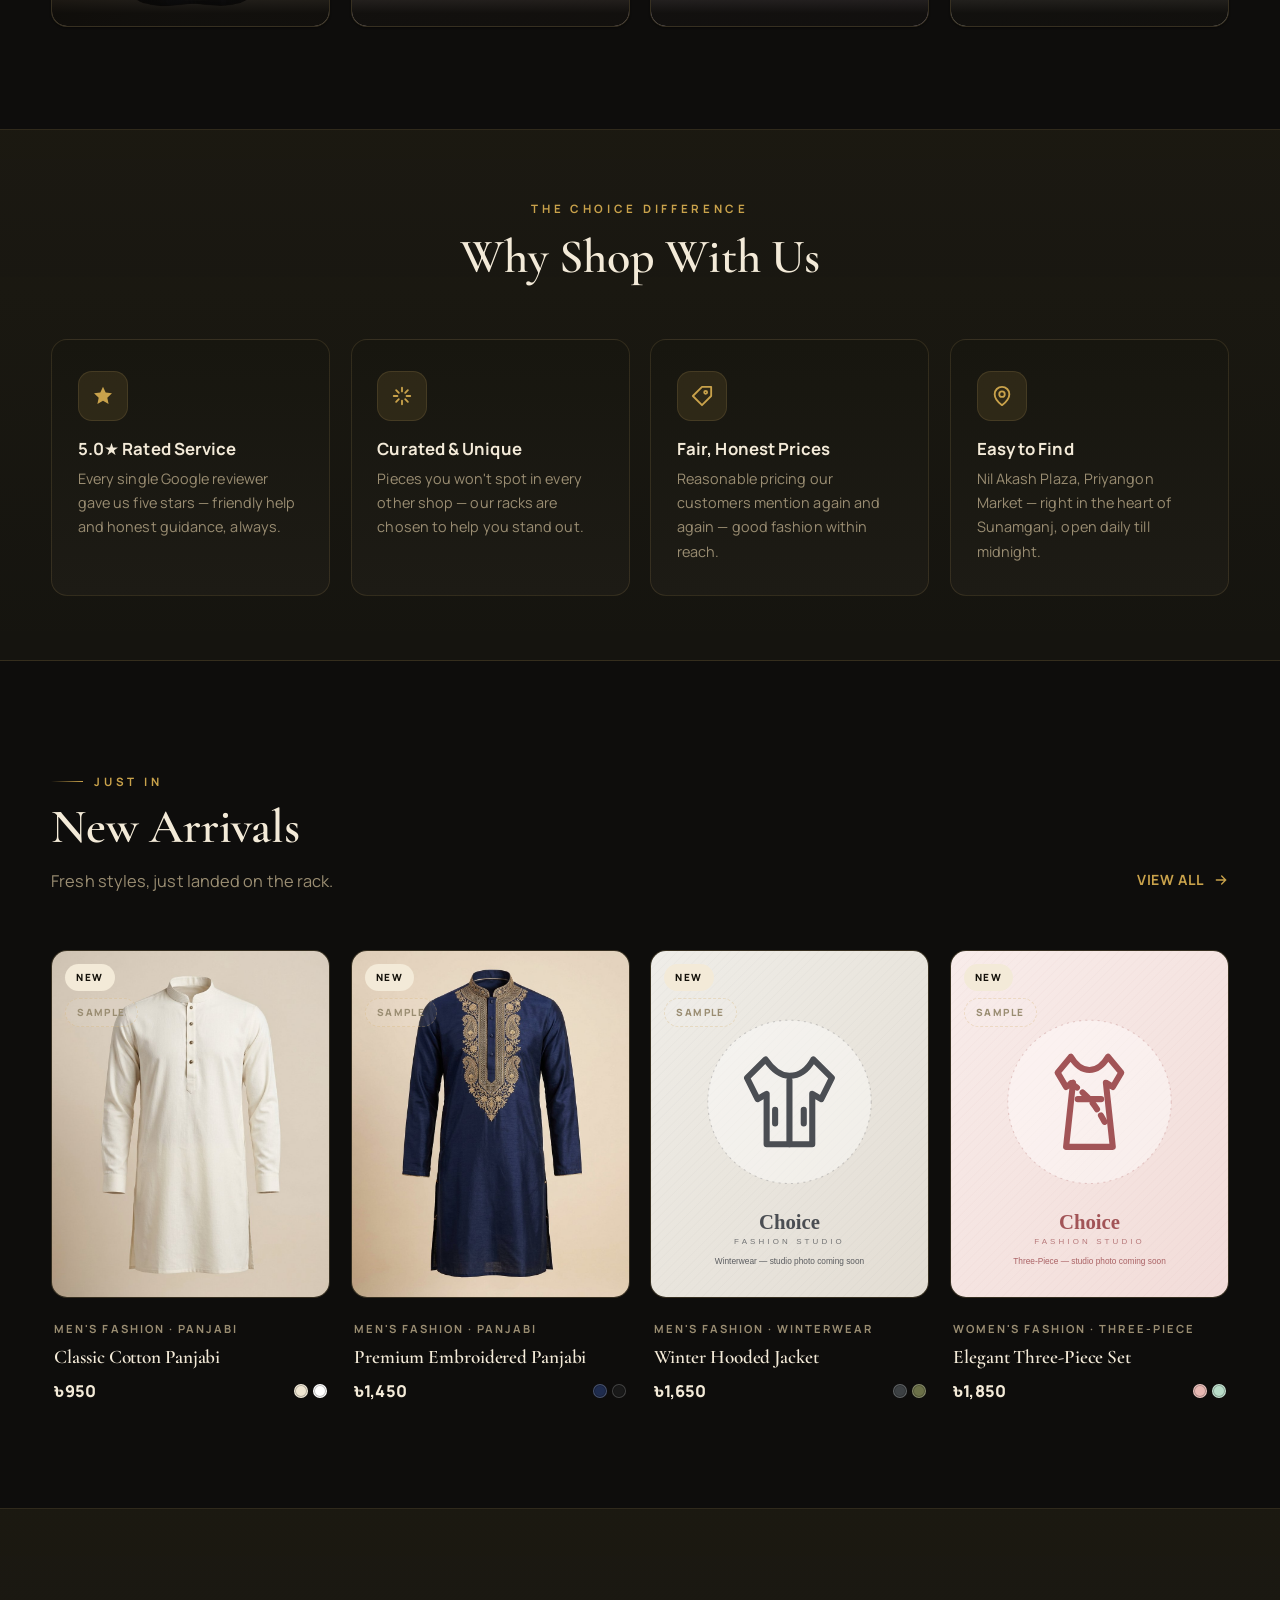
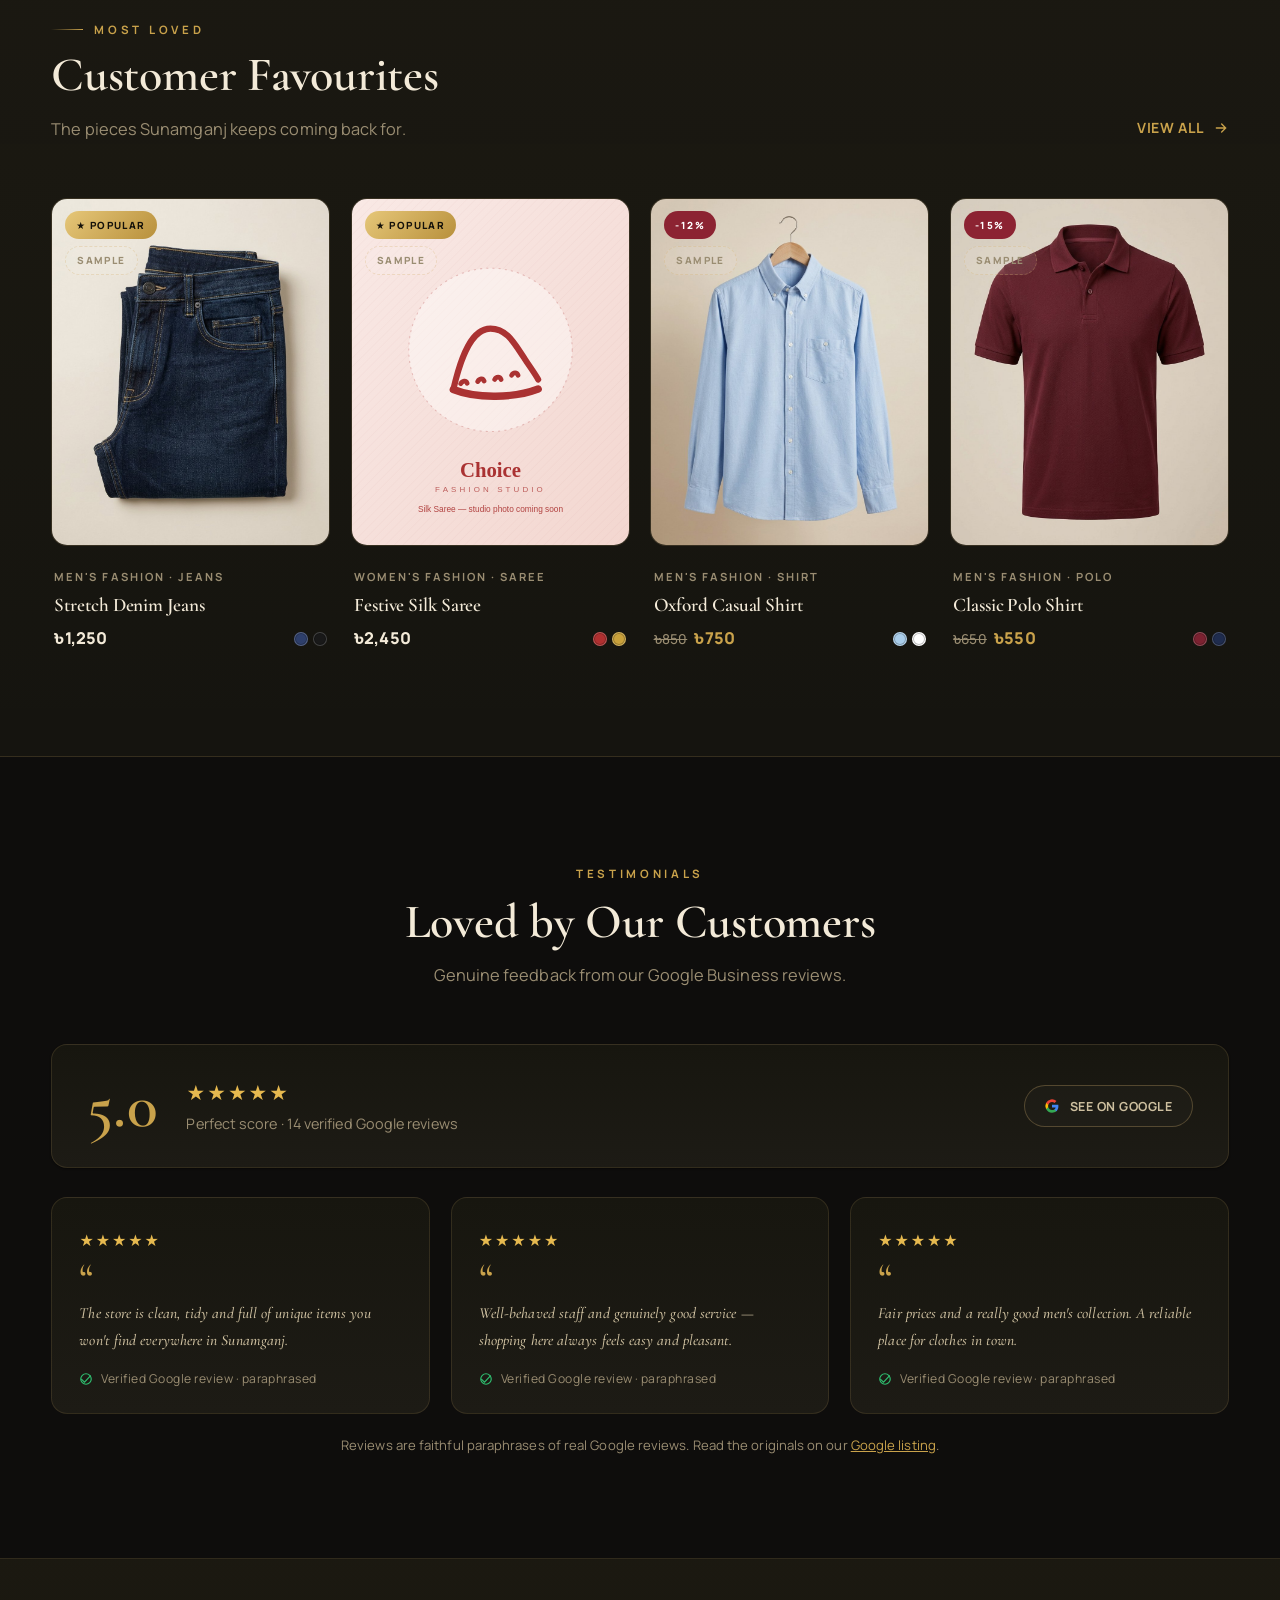
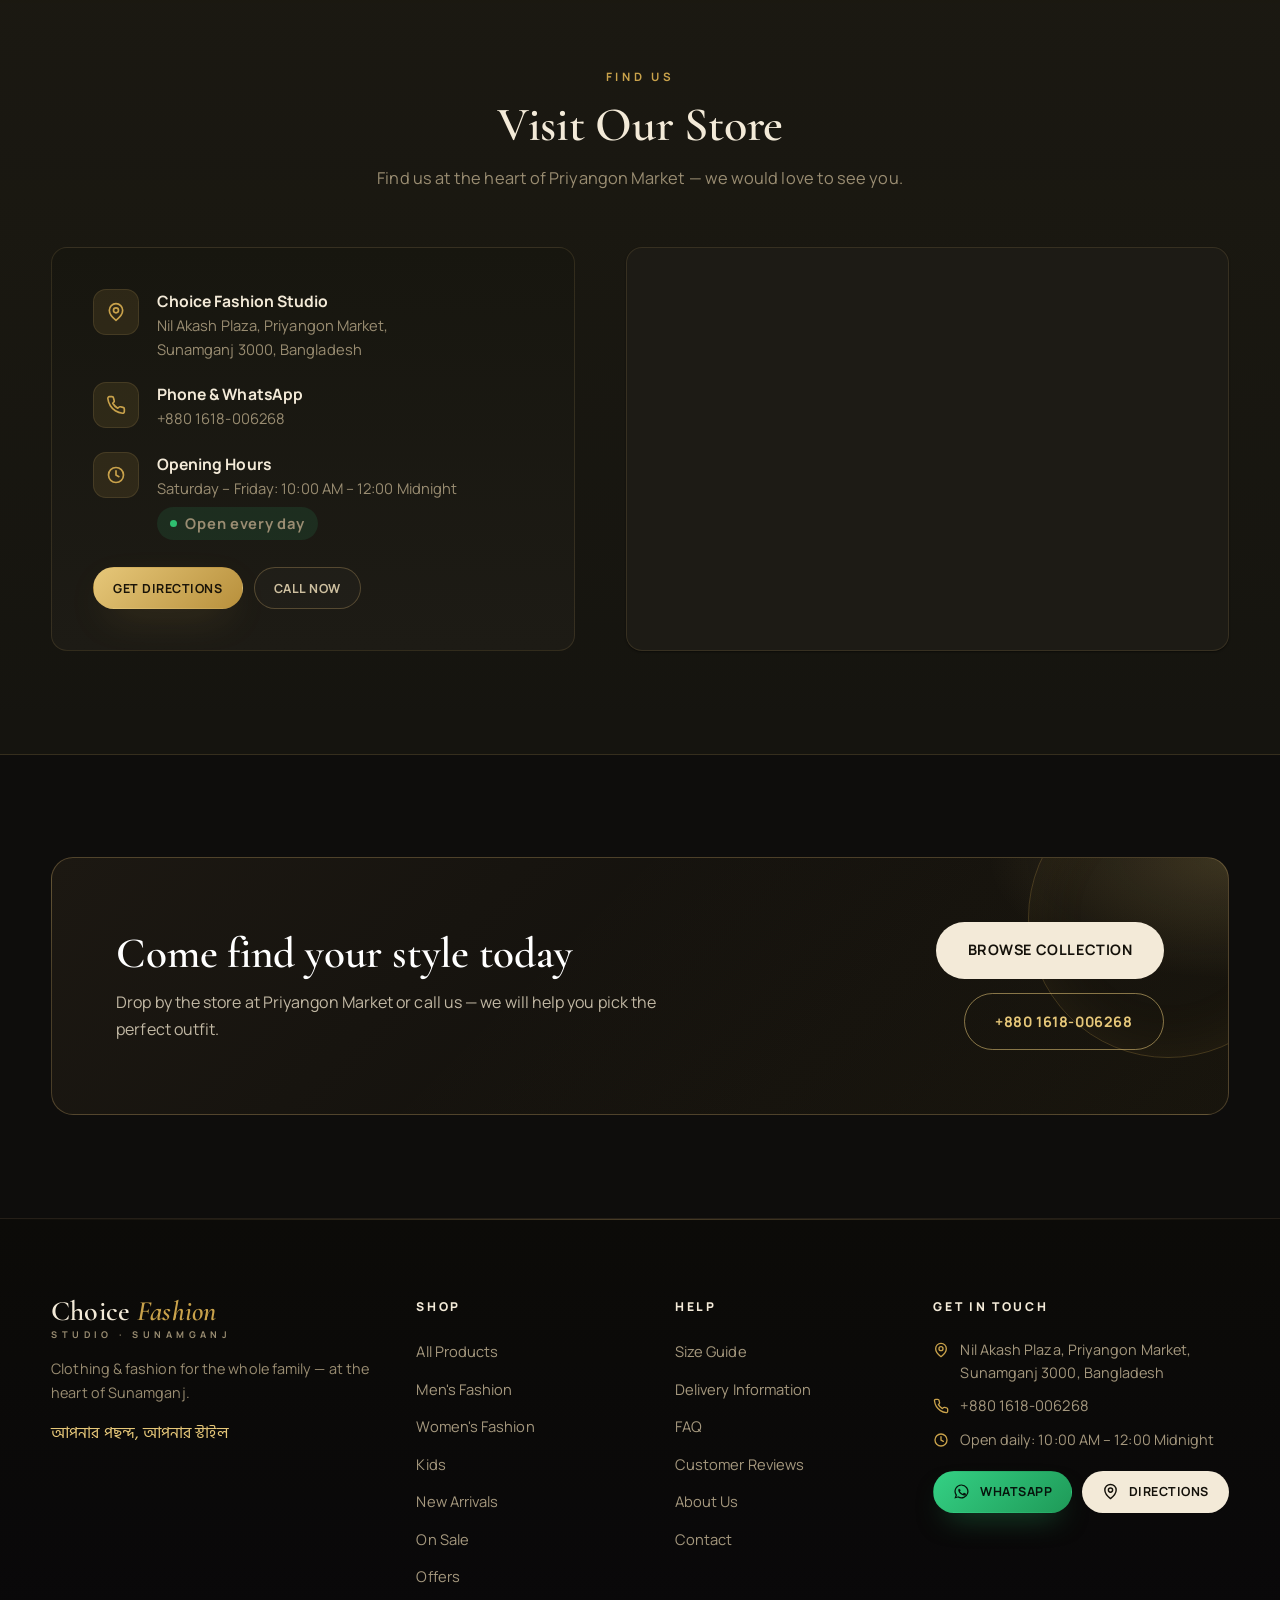
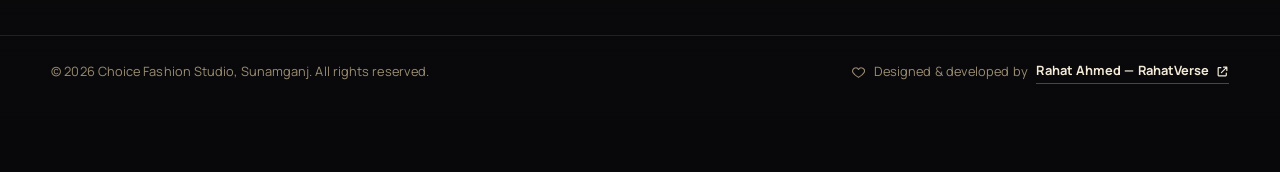
==== commit dd8f212a: "Redesign: premium dark luxury theme + typography polish - Replace light cream theme with a deep char" ====
--- a/index.html
+++ b/index.html
@@ -14,11 +14,11 @@
 <meta property="og:description" content="আপনার পছন্দ, আপনার স্টাইল — fashion for men, women & kids at Priyangon Market, Sunamganj. Rated 5.0★ on Google.">
 <meta property="og:url" content="https://choice-fashion-studio.vercel.app/">
 <meta property="og:image" content="https://choice-fashion-studio.vercel.app/assets/img/hero.jpg">
-<meta name="theme-color" content="#8c2332">
+<meta name="theme-color" content="#0e0d0c">
 <link rel="icon" type="image/svg+xml" href="favicon.svg">
 <link rel="preconnect" href="https://fonts.googleapis.com">
 <link rel="preconnect" href="https://fonts.gstatic.com" crossorigin>
-<link href="https://fonts.googleapis.com/css2?family=Inter:wght@400;500;600;700;800&family=Playfair+Display:ital,wght@0,600;0,700;0,800;1,600&family=Hind+Siliguri:wght@400;500;600;700&display=swap" rel="stylesheet">
+<link href="https://fonts.googleapis.com/css2?family=Cormorant+Garamond:ital,wght@0,400;0,500;0,600;0,700;1,400;1,500;1,600&family=Manrope:wght@400;500;600;700;800&family=Hind+Siliguri:wght@400;500;600;700&display=swap" rel="stylesheet">
 <link rel="stylesheet" href="assets/css/style.css">
 </head>
 <body data-page="home">
@@ -27,22 +27,22 @@
 <section class="hero">
   <div class="container hero-grid">
     <div class="hero-copy">
-      <span class="hero-badge"><span class="pill">NEW</span><span class="stars">★★★★★</span> 5.0 · <span data-i18n="hero.kicker">Clothing Store · Priyangon Market, Sunamganj</span></span>
-      <h1 data-i18n-html="hero.title">Fashion that feels <em>made for you</em></h1>
-      <p class="hero-tagline">আপনার পছন্দ, আপনার স্টাইল</p>
-      <p class="hero-sub" data-i18n="hero.sub">Choice Fashion Studio brings carefully picked clothing for men, women and kids to the heart of Sunamganj — unique pieces, honest prices and service with a smile.</p>
-      <div class="hero-cta">
+      <span class="hero-badge reveal"><span class="pill">NEW</span><span class="stars">★★★★★</span> 5.0 · <span data-i18n="hero.kicker">Clothing Store · Priyangon Market, Sunamganj</span></span>
+      <h1 class="reveal" data-i18n-html="hero.title">Fashion that feels <em>made for you</em></h1>
+      <p class="hero-tagline reveal">আপনার পছন্দ, আপনার স্টাইল</p>
+      <p class="hero-sub reveal" data-i18n="hero.sub">Choice Fashion Studio brings carefully picked clothing for men, women and kids to the heart of Sunamganj — unique pieces, honest prices and service with a smile.</p>
+      <div class="hero-cta reveal">
         <a href="shop.html" class="btn btn-primary" data-i18n="hero.cta.shop">Shop the Collection</a>
         <a href="contact.html" class="btn btn-outline" data-i18n="hero.cta.visit">Visit the Store</a>
         <a href="tel:+8801618006268" class="btn btn-ghost"><svg viewBox="0 0 24 24" fill="none" stroke="currentColor" stroke-width="2" stroke-linecap="round" stroke-linejoin="round" style="width:17px;height:17px"><path d="M22 16.9v3a2 2 0 0 1-2.2 2 19.8 19.8 0 0 1-8.6-3 19.5 19.5 0 0 1-6-6 19.8 19.8 0 0 1-3-8.7A2 2 0 0 1 4.1 2h3a2 2 0 0 1 2 1.7c.1 1 .4 2 .7 2.8a2 2 0 0 1-.5 2.1L8.1 9.9a16 16 0 0 0 6 6l1.3-1.2a2 2 0 0 1 2.1-.5c.9.3 1.9.6 2.9.7a2 2 0 0 1 1.6 2Z"/></svg><span data-i18n="hero.cta.call">Call Now</span></a>
       </div>
-      <div class="hero-trust">
+      <div class="hero-trust reveal">
         <span class="t-item"><svg viewBox="0 0 24 24" fill="currentColor"><path d="m12 2 2.9 6.3 6.9.8-5.1 4.7 1.4 6.8L12 17.3 5.9 20.6l1.4-6.8L2.2 9.1l6.9-.8Z"/></svg><span data-i18n="hero.trust1">5.0★ Google rating</span></span>
         <span class="t-item"><svg viewBox="0 0 24 24" fill="none" stroke="currentColor" stroke-width="2" stroke-linecap="round"><circle cx="12" cy="12" r="9"/><path d="M12 7v5l3.5 2"/></svg><span data-i18n="hero.trust2">Open daily till midnight</span></span>
         <span class="t-item"><svg viewBox="0 0 24 24" fill="none" stroke="currentColor" stroke-width="2" stroke-linecap="round" stroke-linejoin="round"><path d="M12 3v4m0 10v4M3 12h4m10 0h4M5.6 5.6l2.9 2.9m7 7 2.9 2.9m0-12.8-2.9 2.9m-7 7-2.9 2.9"/></svg><span data-i18n="hero.trust3">Unique, curated items</span></span>
       </div>
     </div>
-    <div class="hero-media">
+    <div class="hero-media reveal">
       <img class="hero-img" src="assets/img/hero.jpg" alt="Inside Choice Fashion Studio — clothing racks at Priyangon Market, Sunamganj" onerror="this.onerror=null;this.src=FALLBACK_IMG">
       <div class="hero-card hc-hours">
         <span class="hc-icon"><svg viewBox="0 0 24 24" fill="none" stroke="currentColor" stroke-width="2" stroke-linecap="round"><circle cx="12" cy="12" r="9"/><path d="M12 7v5l3.5 2"/></svg></span>
@@ -196,36 +196,6 @@
   </div>
 </section>
 
-<!-- ============ DEVELOPER SPOTLIGHT ============ -->
-<section class="dev-section">
-  <div class="container">
-    <div class="dev-card reveal">
-      <div class="dev-photo">
-        <img src="assets/img/rahat-ahmed.jpg" alt="Rahat Ahmed — the web developer who built this site" loading="lazy" onerror="this.onerror=null;this.src=FALLBACK_IMG">
-        <span class="dev-available"><span class="dot"></span>Available</span>
-        <span class="dev-ribbon">RahatVerse</span>
-      </div>
-      <div class="dev-info">
-        <span class="overline dev-overline" data-i18n="dev.kicker">Designed &amp; Developed By</span>
-        <h2 class="dev-name">Rahat Ahmed <span class="dev-bn">রাহাত আহমেদ</span></h2>
-        <div class="dev-chips">
-          <span>💻 <b data-i18n="dev.chip1">Web Developer</b></span>
-          <span>🎓 <b data-i18n="dev.chip2">Student &amp; Teacher</b></span>
-          <span>🩸 <b data-i18n="dev.chip3">Blood Donor</b></span>
-          <span>🎖️ <b data-i18n="dev.chip4">BNCC Cadet</b></span>
-        </div>
-        <p class="dev-desc" data-i18n="dev.desc">A web developer from Sunamganj, Bangladesh who loves building fast, beautiful and practical websites for local businesses — this store is one of them.</p>
-        <p class="dev-quote" data-i18n="dev.quote">“Standing by people, learning, and teaching — these three things drive me forward.”</p>
-        <div class="dev-btns">
-          <a class="btn btn-light" href="https://www.rahatahmed.site/en" target="_blank" rel="noopener"><span data-i18n="dev.portfolio">View My Portfolio</span><svg viewBox="0 0 24 24" fill="none" stroke="currentColor" stroke-width="2.2" stroke-linecap="round" stroke-linejoin="round" style="width:15px;height:15px"><path d="M14 4h6v6M20 4 10 14M9 5H5a1 1 0 0 0-1 1v13a1 1 0 0 0 1 1h13a1 1 0 0 0 1-1v-4"/></svg></a>
-          <a class="btn dev-btn-outline" href="https://www.rahatahmed.site/en/order" target="_blank" rel="noopener" data-i18n="dev.order">Order a Website</a>
-        </div>
-        <p class="dev-meta"><svg viewBox="0 0 24 24" fill="none" stroke="currentColor" stroke-width="2.2" stroke-linecap="round" stroke-linejoin="round"><path d="m4.5 12.5 5 5 10-11"/></svg><span data-i18n="dev.meta">Mobile-first · SEO-ready · 100/100 performance-focused — like every RahatVerse build.</span></p>
-      </div>
-    </div>
-  </div>
-</section>
-
 <!-- ============ LOCATION ============ -->
 <section class="section bg-cream">
   <div class="container">
--- a/assets/css/style.css
+++ b/assets/css/style.css
@@ -1,33 +1,61 @@
 /* ==========================================================================
    Choice Fashion Studio — Sunamganj
-   Clean · Light · Minimal boutique theme
-   Designed & developed by Rahat Ahmed — https://www.rahatahmed.site/en
+   Premium Dark Luxury theme
+   -------
+   Deep charcoal canvas · brushed gold accents · editorial serif display
+   Original structure by Rahat Ahmed — https://www.rahatahmed.site/en
    ========================================================================== */
 
 :root {
-  --bg: #ffffff;
-  --cream: #faf7f2;
-  --cream-2: #f4efe7;
-  --ink: #1b1713;
-  --ink-soft: #463f37;
-  --muted: #7d766c;
-  --line: #ece5da;
-  --accent: #8c2332;
-  --accent-dark: #6d1a27;
-  --accent-soft: #f7e9ea;
-  --gold: #b98a2f;
-  --green: #1faa53;
-  --green-dark: #168a42;
-  --star: #e9a13b;
-  --radius: 14px;
-  --radius-sm: 9px;
-  --shadow-sm: 0 1px 3px rgba(27, 23, 19, .07);
-  --shadow-md: 0 10px 30px -12px rgba(27, 23, 19, .18);
-  --shadow-lg: 0 24px 60px -20px rgba(27, 23, 19, .25);
-  --font-display: "Playfair Display", Georgia, "Times New Roman", serif;
-  --font-body: "Inter", "Hind Siliguri", system-ui, -apple-system, "Segoe UI", Roboto, sans-serif;
-  --font-bn: "Hind Siliguri", "Noto Sans Bengali", "Inter", sans-serif;
-  --header-h: 72px;
+  /* Surfaces */
+  --bg:            #0e0d0c;
+  --bg-2:          #15140f;
+  --surface:       #17160f;
+  --surface-2:     #1d1b15;
+  --surface-3:     #24211a;
+  --cream:         #15140f;   /* kept as alias for .bg-cream usage */
+  --cream-2:       #1a1812;
+  --line:          rgba(212, 175, 110, .14);
+  --line-strong:   rgba(212, 175, 110, .30);
+
+  /* Text */
+  --ink:           #f3ead8;
+  --ink-soft:      #cdbf9f;
+  --muted:         #9a8d72;
+  --muted-2:       #7a6f58;
+
+  /* Brand */
+  --accent:        #c9a24b;   /* brushed gold */
+  --accent-2:      #e6c779;   /* light gold */
+  --accent-dark:   #a8842f;
+  --accent-soft:   rgba(201, 162, 75, .12);
+  --gold:          #d4af6e;
+  --gold-deep:     #b8903c;
+
+  /* Semantic */
+  --burgundy:      #8c2332;
+  --burgundy-lt:   #b53648;
+  --green:         #2fbf70;
+  --green-dark:    #1f9a58;
+  --green-soft:    rgba(47,191,112,.12);
+  --star:          #e6b94f;
+
+  /* Shape */
+  --radius:        16px;
+  --radius-sm:     10px;
+  --radius-lg:     22px;
+
+  --shadow-sm:     0 1px 2px rgba(0,0,0,.45);
+  --shadow-md:     0 14px 38px -16px rgba(0,0,0,.75);
+  --shadow-lg:     0 30px 80px -28px rgba(0,0,0,.85);
+  --shadow-gold:   0 14px 40px -16px rgba(201,162,75,.45);
+
+  /* Fonts */
+  --font-display: "Cormorant Garamond", "Playfair Display", Georgia, "Noto Serif Bengali", serif;
+  --font-body:    "Manrope", "Inter", "Hind Siliguri", system-ui, -apple-system, "Segoe UI", Roboto, sans-serif;
+  --font-bn:      "Hind Siliguri", "Noto Sans Bengali", "Manrope", sans-serif;
+
+  --header-h: 78px;
 }
 
 /* ---------- Reset ---------- */
@@ -36,126 +64,226 @@
 body {
   font-family: var(--font-body);
   color: var(--ink);
-  background: var(--bg);
-  line-height: 1.65;
+  background:
+    radial-gradient(1200px 600px at 80% -10%, rgba(201,162,75,.06), transparent 60%),
+    radial-gradient(900px 500px at -10% 20%, rgba(140,35,50,.07), transparent 55%),
+    var(--bg);
+  line-height: 1.7;
   font-size: 16px;
+  font-weight: 400;
+  letter-spacing: .005em;
+  -webkit-font-smoothing: antialiased;
+  -moz-osx-font-smoothing: grayscale;
   overflow-x: hidden;
 }
 img { max-width: 100%; display: block; }
 svg { width: 1.1em; height: 1.1em; flex: none; vertical-align: -0.15em; }
-a { color: inherit; text-decoration: none; }
+a { color: inherit; text-decoration: none; transition: color .2s ease; }
 button { font-family: inherit; cursor: pointer; border: none; background: none; color: inherit; }
 input, select, textarea { font-family: inherit; font-size: 1rem; color: var(--ink); }
 ul, ol { list-style: none; }
 .bn { font-family: var(--font-bn); }
 
-::selection { background: var(--accent); color: #fff; }
+::selection { background: var(--accent); color: #14110a; }
 
 .container { width: min(1200px, 92%); margin-inline: auto; }
-.section { padding: clamp(3.5rem, 7vw, 6rem) 0; }
-.section.tight { padding: clamp(2.2rem, 4vw, 3.5rem) 0; }
-.bg-cream { background: var(--cream); }
+.section { padding: clamp(4rem, 8vw, 7rem) 0; position: relative; }
+.section.tight { padding: clamp(2.6rem, 5vw, 4rem) 0; }
+.bg-cream {
+  background:
+    linear-gradient(180deg, rgba(201,162,75,.035), rgba(201,162,75,0)) ,
+    var(--bg-2);
+  border-top: 1px solid var(--line);
+  border-bottom: 1px solid var(--line);
+}
 
 /* ---------- Typography helpers ---------- */
 .overline {
-  display: inline-flex; align-items: center; gap: .55rem;
-  font-size: .76rem; font-weight: 700; letter-spacing: .22em;
+  display: inline-flex; align-items: center; gap: .7rem;
+  font-size: .72rem; font-weight: 700; letter-spacing: .32em;
   text-transform: uppercase; color: var(--accent);
 }
-.overline::before { content: ""; width: 26px; height: 2px; background: var(--accent); display: inline-block; }
-h1, h2, h3, .display { font-family: var(--font-display); font-weight: 700; line-height: 1.18; color: var(--ink); }
-.section-title { font-size: clamp(1.7rem, 3.4vw, 2.5rem); margin: .5rem 0 .6rem; }
-.section-sub { color: var(--muted); max-width: 560px; }
-.section-head { margin-bottom: clamp(1.8rem, 4vw, 3rem); }
+.overline::before {
+  content: ""; width: 32px; height: 1px;
+  background: linear-gradient(90deg, transparent, var(--accent));
+  display: inline-block;
+}
+h1, h2, h3, .display {
+  font-family: var(--font-display); font-weight: 600; line-height: 1.12;
+  color: var(--ink); letter-spacing: -.005em;
+}
+.section-title {
+  font-size: clamp(2rem, 4vw, 3rem);
+  margin: .6rem 0 .8rem;
+  font-weight: 600;
+}
+.section-sub { color: var(--muted); max-width: 580px; font-size: 1.02rem; }
+.section-head { margin-bottom: clamp(2rem, 4.5vw, 3.4rem); }
 .section-head.center { text-align: center; }
 .section-head.center .section-sub { margin-inline: auto; }
 .section-head.center .overline { justify-content: center; }
 .section-head.center .overline::before { display: none; }
-.section-head .head-row { display: flex; align-items: flex-end; justify-content: space-between; gap: 1.2rem; flex-wrap: wrap; }
+.section-head .head-row {
+  display: flex; align-items: flex-end; justify-content: space-between;
+  gap: 1.2rem; flex-wrap: wrap;
+}
+
+p { color: var(--ink-soft); }
 
 /* ---------- Buttons ---------- */
 .btn {
-  display: inline-flex; align-items: center; justify-content: center; gap: .55rem;
-  padding: .85rem 1.7rem; border-radius: 999px; font-weight: 600; font-size: .95rem;
-  transition: transform .18s ease, box-shadow .18s ease, background .18s ease, color .18s ease, border-color .18s;
+  display: inline-flex; align-items: center; justify-content: center; gap: .6rem;
+  padding: .95rem 1.9rem; border-radius: 999px;
+  font-weight: 700; font-size: .9rem; letter-spacing: .04em;
+  text-transform: uppercase;
+  transition: transform .22s ease, box-shadow .22s ease,
+              background .22s ease, color .22s ease, border-color .22s ease;
   border: 1.5px solid transparent; white-space: nowrap;
+  position: relative;
 }
 .btn svg { width: 17px; height: 17px; flex: none; }
-.btn-primary { background: var(--accent); color: #fff; box-shadow: 0 10px 22px -10px rgba(140, 35, 50, .55); }
-.btn-primary:hover { background: var(--accent-dark); transform: translateY(-2px); }
-.btn-outline { border-color: var(--ink); color: var(--ink); background: transparent; }
-.btn-outline:hover { background: var(--ink); color: #fff; transform: translateY(-2px); }
-.btn-ghost { border-color: var(--line); background: #fff; color: var(--ink); }
-.btn-ghost:hover { border-color: var(--ink); transform: translateY(-2px); }
-.btn-whatsapp { background: var(--green); color: #fff; box-shadow: 0 10px 22px -10px rgba(31, 170, 83, .55); }
-.btn-whatsapp:hover { background: var(--green-dark); transform: translateY(-2px); }
-.btn-light { background: #fff; color: var(--ink); }
-.btn-light:hover { transform: translateY(-2px); box-shadow: var(--shadow-md); }
+
+.btn-primary {
+  background: linear-gradient(135deg, var(--accent-2), var(--gold-deep));
+  color: #1a1408;
+  box-shadow: var(--shadow-gold);
+}
+.btn-primary:hover {
+  background: linear-gradient(135deg, #f0d58b, var(--accent));
+  transform: translateY(-2px);
+  box-shadow: 0 20px 45px -18px rgba(230,199,121,.6);
+}
+
+.btn-outline {
+  border-color: var(--accent); color: var(--accent);
+  background: transparent;
+}
+.btn-outline:hover {
+  background: var(--accent); color: #14110a; transform: translateY(-2px);
+}
+
+.btn-ghost {
+  border-color: var(--line-strong); background: rgba(255,255,255,.02);
+  color: var(--ink-soft);
+}
+.btn-ghost:hover {
+  border-color: var(--accent); color: var(--accent); transform: translateY(-2px);
+}
+
+.btn-whatsapp {
+  background: linear-gradient(135deg, #34d084, var(--green-dark));
+  color: #06140c; box-shadow: 0 14px 30px -14px rgba(47,191,112,.55);
+}
+.btn-whatsapp:hover { background: linear-gradient(135deg, #46e092, #23a561); transform: translateY(-2px); }
+
+.btn-light { background: var(--ink); color: #14110a; }
+.btn-light:hover { transform: translateY(-2px); box-shadow: var(--shadow-md); color:#14110a; }
+
 .btn-block { width: 100%; }
-.btn-sm { padding: .55rem 1.15rem; font-size: .85rem; }
+.btn-sm { padding: .6rem 1.2rem; font-size: .78rem; }
+
 .arrow-link {
-  display: inline-flex; align-items: center; gap: .45rem; font-weight: 600;
-  color: var(--accent); font-size: .95rem; border-bottom: 1.5px solid transparent; padding-bottom: 2px;
-}
-.arrow-link:hover { border-color: var(--accent); }
-.arrow-link svg { width: 16px; height: 16px; transition: transform .18s; }
-.arrow-link:hover svg { transform: translateX(4px); }
+  display: inline-flex; align-items: center; gap: .5rem; font-weight: 700;
+  color: var(--accent); font-size: .88rem; letter-spacing: .04em;
+  text-transform: uppercase;
+  border-bottom: 1.5px solid transparent; padding-bottom: 2px;
+}
+.arrow-link:hover { border-color: var(--accent); color: var(--accent-2); }
+.arrow-link svg { width: 16px; height: 16px; transition: transform .2s; }
+.arrow-link:hover svg { transform: translateX(5px); }
 
 /* ---------- Announcement bar ---------- */
 .announce {
-  background: var(--ink); color: #f5efe6; font-size: .8rem; letter-spacing: .02em;
-  padding: .5rem 0; position: relative; z-index: 60;
-}
-.announce .container { display: flex; align-items: center; justify-content: center; gap: 1.4rem; flex-wrap: wrap; }
-.announce .item { display: inline-flex; align-items: center; gap: .4rem; white-space: nowrap; }
-.announce .stars { color: var(--star); letter-spacing: .06em; font-size: .82rem; }
-.announce a { text-decoration: underline; text-underline-offset: 3px; }
-.announce .sep { opacity: .35; }
+  background: linear-gradient(90deg, #1a1710, #0f0e0a, #1a1710);
+  color: #e6dcc4; font-size: .78rem; letter-spacing: .08em;
+  text-transform: uppercase;
+  padding: .6rem 0; position: relative; z-index: 60;
+  border-bottom: 1px solid var(--line);
+}
+.announce .container {
+  display: flex; align-items: center; justify-content: center;
+  gap: 1.6rem; flex-wrap: wrap;
+}
+.announce .item { display: inline-flex; align-items: center; gap: .5rem; white-space: nowrap; }
+.announce .stars { color: var(--star); letter-spacing: .1em; font-size: .82rem; }
+.announce a { color: var(--accent-2); text-decoration: underline; text-underline-offset: 3px; }
+.announce a:hover { color: var(--accent); }
+.announce .sep { opacity: .3; }
+.announce svg { color: var(--accent); }
 @media (max-width: 640px) {
   .announce .hide-sm { display: none; }
-  .announce .container { gap: .8rem; justify-content: center; }
+  .announce .container { gap: .9rem; }
 }
 
 /* ---------- Header ---------- */
 .site-header {
-  position: sticky; top: 0; z-index: 50; background: rgba(255, 255, 255, .88);
-  backdrop-filter: blur(14px); -webkit-backdrop-filter: blur(14px);
+  position: sticky; top: 0; z-index: 50;
+  background: rgba(14, 13, 12, .72);
+  backdrop-filter: blur(18px) saturate(140%);
+  -webkit-backdrop-filter: blur(18px) saturate(140%);
   border-bottom: 1px solid var(--line);
-  transition: box-shadow .2s;
-}
-.site-header.scrolled { box-shadow: var(--shadow-sm); }
-.header-inner { display: flex; align-items: center; gap: 1.6rem; height: var(--header-h); }
+  transition: box-shadow .25s, background .25s;
+}
+.site-header.scrolled {
+  box-shadow: 0 10px 30px -20px rgba(0,0,0,.8);
+  background: rgba(14, 13, 12, .92);
+}
+.header-inner { display: flex; align-items: center; gap: 1.8rem; height: var(--header-h); }
+
 .logo { display: flex; flex-direction: column; line-height: 1; margin-right: auto; }
-.logo .logo-top { font-family: var(--font-display); font-size: 1.55rem; font-weight: 800; color: var(--ink); letter-spacing: .01em; }
-.logo .logo-top em { color: var(--accent); font-style: normal; }
-.logo .logo-sub { font-size: .58rem; font-weight: 700; letter-spacing: .42em; text-transform: uppercase; color: var(--muted); margin-top: .28rem; }
-.main-nav { display: flex; gap: 1.7rem; }
-.main-nav a { font-size: .92rem; font-weight: 600; color: var(--ink-soft); position: relative; padding: .3rem 0; }
+.logo .logo-top {
+  font-family: var(--font-display); font-size: 1.75rem; font-weight: 600;
+  color: var(--ink); letter-spacing: .005em;
+}
+.logo .logo-top em {
+  color: var(--accent); font-style: italic; font-weight: 600;
+}
+.logo .logo-sub {
+  font-size: .58rem; font-weight: 700; letter-spacing: .48em;
+  text-transform: uppercase; color: var(--muted); margin-top: .32rem;
+}
+
+.main-nav { display: flex; gap: 2rem; }
+.main-nav a {
+  font-size: .85rem; font-weight: 600; color: var(--ink-soft);
+  letter-spacing: .06em; text-transform: uppercase;
+  position: relative; padding: .4rem 0;
+}
 .main-nav a::after {
-  content: ""; position: absolute; left: 0; bottom: -2px; height: 2px; width: 0;
-  background: var(--accent); transition: width .22s ease;
+  content: ""; position: absolute; left: 0; bottom: -4px; height: 1px; width: 0;
+  background: var(--accent); transition: width .28s ease;
 }
 .main-nav a:hover, .main-nav a.active { color: var(--accent); }
 .main-nav a:hover::after, .main-nav a.active::after { width: 100%; }
+
 .header-actions { display: flex; align-items: center; gap: .35rem; }
 .icon-btn {
-  width: 42px; height: 42px; border-radius: 50%; display: inline-flex; align-items: center; justify-content: center;
-  color: var(--ink-soft); transition: background .15s, color .15s; position: relative;
-}
-.icon-btn:hover { background: var(--cream-2); color: var(--accent); }
+  width: 44px; height: 44px; border-radius: 50%;
+  display: inline-flex; align-items: center; justify-content: center;
+  color: var(--ink-soft); transition: background .18s, color .18s, border-color .18s;
+  position: relative; border: 1px solid transparent;
+}
+.icon-btn:hover { background: var(--surface-2); color: var(--accent); border-color: var(--line); }
 .icon-btn svg { width: 20px; height: 20px; }
+
 .cart-count {
-  position: absolute; top: 2px; right: 0; background: var(--accent); color: #fff;
-  font-size: .62rem; font-weight: 700; min-width: 17px; height: 17px; border-radius: 999px;
-  display: flex; align-items: center; justify-content: center; padding: 0 4px;
-  transform: scale(0); transition: transform .18s;
+  position: absolute; top: 3px; right: 2px;
+  background: var(--accent); color: #14110a;
+  font-size: .62rem; font-weight: 800; min-width: 18px; height: 18px;
+  border-radius: 999px; display: flex; align-items: center; justify-content: center;
+  padding: 0 5px; transform: scale(0); transition: transform .2s;
 }
 .cart-count.show { transform: scale(1); }
+
 .lang-toggle {
-  display: inline-flex; border: 1.5px solid var(--line); border-radius: 999px; overflow: hidden; margin-right: .3rem;
-}
-.lang-toggle button { padding: .38rem .75rem; font-size: .78rem; font-weight: 700; color: var(--muted); transition: all .15s; }
-.lang-toggle button.on { background: var(--ink); color: #fff; }
+  display: inline-flex; border: 1.5px solid var(--line); border-radius: 999px;
+  overflow: hidden; margin-right: .4rem;
+}
+.lang-toggle button {
+  padding: .4rem .8rem; font-size: .74rem; font-weight: 800;
+  color: var(--muted); transition: all .18s; letter-spacing: .08em;
+}
+.lang-toggle button.on { background: var(--accent); color: #14110a; }
 .header-call { display: inline-flex; }
 .hamburger { display: none; }
 @media (max-width: 980px) {
@@ -166,531 +294,1006 @@
 
 /* ---------- Mobile drawer ---------- */
 .drawer-scrim {
-  position: fixed; inset: 0; background: rgba(27, 23, 19, .45); z-index: 90;
-  opacity: 0; pointer-events: none; transition: opacity .25s;
+  position: fixed; inset: 0; background: rgba(0,0,0,.65); z-index: 90;
+  opacity: 0; pointer-events: none; transition: opacity .28s;
+  backdrop-filter: blur(4px);
 }
 .drawer-scrim.open { opacity: 1; pointer-events: auto; }
 .mobile-drawer {
-  position: fixed; top: 0; right: 0; bottom: 0; width: min(340px, 88vw); background: #fff; z-index: 95;
-  transform: translateX(100%); transition: transform .3s cubic-bezier(.32, .72, .28, 1);
-  display: flex; flex-direction: column; padding: 1.4rem 1.6rem 2rem; overflow-y: auto;
+  position: fixed; top: 0; right: 0; bottom: 0;
+  width: min(360px, 88vw);
+  background: linear-gradient(180deg, var(--surface), var(--bg-2));
+  z-index: 95; transform: translateX(100%);
+  transition: transform .35s cubic-bezier(.32,.72,.28,1);
+  display: flex; flex-direction: column;
+  padding: 1.4rem 1.6rem 2rem; overflow-y: auto;
+  border-left: 1px solid var(--line);
 }
 .mobile-drawer.open { transform: translateX(0); }
-.mobile-drawer .drawer-top { display: flex; align-items: center; justify-content: space-between; margin-bottom: 1.6rem; }
+.mobile-drawer .drawer-top {
+  display: flex; align-items: center; justify-content: space-between; margin-bottom: 1.8rem;
+}
 .mobile-drawer nav a {
-  display: flex; align-items: center; justify-content: space-between; padding: .95rem .2rem;
-  font-weight: 600; font-size: 1.05rem; border-bottom: 1px solid var(--line); color: var(--ink-soft);
+  display: flex; align-items: center; justify-content: space-between;
+  padding: 1.05rem .2rem; font-weight: 700; font-size: 1.05rem;
+  border-bottom: 1px solid var(--line); color: var(--ink-soft);
+  letter-spacing: .02em;
 }
 .mobile-drawer nav a:hover { color: var(--accent); }
-.drawer-cta { margin-top: 1.6rem; display: grid; gap: .7rem; }
-.drawer-note { margin-top: 1.4rem; font-size: .82rem; color: var(--muted); }
+.drawer-cta { margin-top: 1.8rem; display: grid; gap: .75rem; }
+.drawer-note { margin-top: 1.6rem; font-size: .84rem; color: var(--muted); line-height: 1.7; }
 body.no-scroll { overflow: hidden; }
 
 /* ---------- Search overlay ---------- */
 .search-overlay {
-  position: fixed; inset: 0; z-index: 100; background: rgba(255, 255, 255, .97);
-  backdrop-filter: blur(8px); padding: clamp(1.5rem, 6vh, 4rem) 0;
-  opacity: 0; pointer-events: none; transition: opacity .22s; overflow-y: auto;
+  position: fixed; inset: 0; z-index: 100;
+  background: rgba(14,13,12,.96);
+  backdrop-filter: blur(14px);
+  padding: clamp(1.6rem, 7vh, 4.5rem) 0;
+  opacity: 0; pointer-events: none; transition: opacity .25s; overflow-y: auto;
 }
 .search-overlay.open { opacity: 1; pointer-events: auto; }
-.search-box { display: flex; align-items: center; gap: 1rem; border-bottom: 2px solid var(--ink); padding-bottom: .8rem; }
-.search-box svg { width: 26px; height: 26px; color: var(--muted); flex: none; }
+.search-box {
+  display: flex; align-items: center; gap: 1.1rem;
+  border-bottom: 2px solid var(--accent); padding-bottom: 1rem;
+}
+.search-box svg { width: 28px; height: 28px; color: var(--accent); flex: none; }
 .search-box input {
-  flex: 1; border: none; outline: none; font-size: clamp(1.3rem, 3vw, 2rem);
+  flex: 1; border: none; outline: none;
+  font-size: clamp(1.4rem, 3.2vw, 2.1rem);
   font-family: var(--font-display); background: transparent;
-}
-.search-close { margin-left: auto; }
-.search-results { margin-top: 2rem; display: grid; gap: .4rem; }
+  color: var(--ink);
+}
+.search-close { margin-left: auto; color: var(--ink-soft); }
+.search-results { margin-top: 2.2rem; display: grid; gap: .35rem; }
 .search-hit {
-  display: flex; align-items: center; gap: 1rem; padding: .7rem .9rem; border-radius: var(--radius-sm);
-  transition: background .15s;
-}
-.search-hit:hover { background: var(--cream); }
-.search-hit img { width: 52px; height: 64px; object-fit: cover; border-radius: 6px; }
-.search-hit .hit-name { font-weight: 600; }
+  display: flex; align-items: center; gap: 1.1rem; padding: .8rem 1rem;
+  border-radius: var(--radius-sm); transition: background .18s, border-color .18s;
+  border: 1px solid transparent;
+}
+.search-hit:hover { background: var(--surface-2); border-color: var(--line); }
+.search-hit img { width: 54px; height: 68px; object-fit: cover; border-radius: 6px; }
+.search-hit .hit-name { font-weight: 700; color: var(--ink); }
 .search-hit .hit-meta { font-size: .82rem; color: var(--muted); }
-.search-hit .hit-price { margin-left: auto; font-weight: 700; color: var(--accent); white-space: nowrap; }
-.search-empty { color: var(--muted); padding: 1rem .2rem; }
-.search-hints { display: flex; gap: .5rem; flex-wrap: wrap; margin-top: 1.2rem; }
-.search-hints span { font-size: .8rem; color: var(--muted); width: 100%; }
+.search-hit .hit-price { margin-left: auto; font-weight: 800; color: var(--accent); white-space: nowrap; }
+.search-empty { color: var(--muted); padding: 1.2rem .2rem; }
+.search-hints { display: flex; gap: .6rem; flex-wrap: wrap; margin-top: 1.4rem; align-items: center; }
+.search-hints span { font-size: .78rem; color: var(--muted); width: 100%; letter-spacing: .1em; text-transform: uppercase; }
 .chip {
-  display: inline-flex; align-items: center; gap: .35rem; padding: .42rem 1rem; border-radius: 999px;
-  border: 1.5px solid var(--line); background: #fff; font-size: .84rem; font-weight: 600; color: var(--ink-soft);
-  transition: all .15s; white-space: nowrap;
-}
-.chip:hover { border-color: var(--ink); }
-.chip.on { background: var(--ink); color: #fff; border-color: var(--ink); }
+  display: inline-flex; align-items: center; gap: .4rem;
+  padding: .5rem 1.1rem; border-radius: 999px;
+  border: 1.5px solid var(--line-strong);
+  background: var(--surface); font-size: .82rem; font-weight: 700;
+  color: var(--ink-soft); transition: all .18s; white-space: nowrap;
+  letter-spacing: .03em;
+}
+.chip:hover { border-color: var(--accent); color: var(--accent); }
+.chip.on { background: var(--accent); color: #14110a; border-color: var(--accent); }
 
 /* ---------- Hero ---------- */
-.hero { position: relative; overflow: hidden; background: var(--cream); }
+.hero {
+  position: relative; overflow: hidden;
+  background:
+    radial-gradient(800px 400px at 90% 10%, rgba(201,162,75,.08), transparent 60%),
+    radial-gradient(700px 500px at 0% 90%, rgba(140,35,50,.10), transparent 55%),
+    linear-gradient(180deg, var(--bg-2), var(--bg));
+  border-bottom: 1px solid var(--line);
+}
 .hero-grid {
   display: grid; grid-template-columns: 1.05fr .95fr; gap: clamp(2rem, 5vw, 4.5rem);
-  align-items: center; padding: clamp(3rem, 6vw, 5.5rem) 0 clamp(3.2rem, 6vw, 5.5rem);
+  align-items: center; padding: clamp(3.4rem, 7vw, 6.5rem) 0 clamp(3.6rem, 7vw, 6rem);
 }
 .hero-badge {
-  display: inline-flex; align-items: center; gap: .55rem; background: #fff; border: 1px solid var(--line);
-  border-radius: 999px; padding: .45rem 1rem .45rem .5rem; font-size: .82rem; font-weight: 600;
-  box-shadow: var(--shadow-sm); margin-bottom: 1.4rem;
-}
-.hero-badge .pill { background: var(--accent); color: #fff; border-radius: 999px; padding: .18rem .6rem; font-size: .72rem; font-weight: 700; }
+  display: inline-flex; align-items: center; gap: .65rem;
+  background: rgba(255,255,255,.03); border: 1px solid var(--line);
+  border-radius: 999px; padding: .45rem 1.1rem .45rem .5rem;
+  font-size: .8rem; font-weight: 600; color: var(--ink-soft);
+  backdrop-filter: blur(6px); margin-bottom: 1.8rem;
+}
+.hero-badge .pill {
+  background: linear-gradient(135deg, var(--accent-2), var(--gold-deep));
+  color: #14110a; border-radius: 999px;
+  padding: .22rem .7rem; font-size: .7rem; font-weight: 800; letter-spacing: .12em;
+}
 .hero-badge .stars { color: var(--star); }
-.hero h1 { font-size: clamp(2.5rem, 5.6vw, 4.1rem); letter-spacing: -.01em; }
-.hero h1 em { font-style: italic; color: var(--accent); }
+.hero h1 {
+  font-size: clamp(2.8rem, 6vw, 4.6rem);
+  letter-spacing: -.015em; font-weight: 600; line-height: 1.05;
+}
+.hero h1 em {
+  font-style: italic;
+  background: linear-gradient(120deg, var(--accent-2), var(--gold-deep) 60%, var(--accent-2));
+  -webkit-background-clip: text; background-clip: text; color: transparent;
+  font-weight: 600;
+}
 .hero-tagline {
-  font-family: var(--font-bn); font-size: clamp(1.15rem, 2.4vw, 1.5rem); color: var(--accent);
-  margin-top: 1.1rem; font-weight: 600;
-}
-.hero-sub { color: var(--muted); margin-top: .9rem; max-width: 30rem; font-size: 1.02rem; }
-.hero-cta { display: flex; gap: .8rem; flex-wrap: wrap; margin-top: 2rem; }
-.hero-trust { display: flex; gap: 1.6rem; flex-wrap: wrap; margin-top: 2.4rem; }
-.hero-trust .t-item { display: flex; align-items: center; gap: .6rem; font-size: .86rem; color: var(--ink-soft); font-weight: 600; }
+  font-family: var(--font-bn); font-size: clamp(1.2rem, 2.5vw, 1.6rem);
+  color: var(--accent); margin-top: 1.2rem; font-weight: 600;
+}
+.hero-sub {
+  color: var(--ink-soft); margin-top: 1.1rem; max-width: 32rem;
+  font-size: 1.05rem; line-height: 1.75;
+}
+.hero-cta { display: flex; gap: .9rem; flex-wrap: wrap; margin-top: 2.4rem; }
+.hero-trust { display: flex; gap: 1.8rem; flex-wrap: wrap; margin-top: 2.8rem; }
+.hero-trust .t-item {
+  display: flex; align-items: center; gap: .65rem;
+  font-size: .86rem; color: var(--ink-soft); font-weight: 600;
+}
 .hero-trust svg { width: 19px; height: 19px; color: var(--accent); flex: none; }
+
 .hero-media { position: relative; }
 .hero-media .hero-img {
-  width: 100%; aspect-ratio: 4 / 4.6; object-fit: cover; border-radius: var(--radius);
+  width: 100%; aspect-ratio: 4 / 4.6; object-fit: cover;
+  border-radius: var(--radius-lg);
   box-shadow: var(--shadow-lg);
+  border: 1px solid var(--line);
+  filter: saturate(.95) contrast(1.02);
 }
 .hero-card {
-  position: absolute; background: #fff; border-radius: var(--radius-sm); box-shadow: var(--shadow-md);
-  padding: .9rem 1.15rem; display: flex; gap: .8rem; align-items: center;
-}
-.hero-card.hc-rating { left: -1.4rem; bottom: 2.2rem; }
-.hero-card.hc-hours { right: -.8rem; top: 2rem; }
+  position: absolute; background: rgba(23,22,15,.92);
+  border: 1px solid var(--line-strong);
+  border-radius: var(--radius-sm);
+  box-shadow: var(--shadow-md);
+  padding: .95rem 1.2rem; display: flex; gap: .85rem; align-items: center;
+  backdrop-filter: blur(10px);
+}
+.hero-card.hc-rating { left: -1.6rem; bottom: 2.4rem; }
+.hero-card.hc-hours { right: -1rem; top: 2.4rem; }
 .hero-card .hc-icon {
-  width: 40px; height: 40px; border-radius: 50%; display: flex; align-items: center; justify-content: center;
+  width: 42px; height: 42px; border-radius: 50%;
+  display: flex; align-items: center; justify-content: center;
   background: var(--accent-soft); color: var(--accent); flex: none;
+  border: 1px solid var(--line);
 }
 .hero-card .hc-icon svg { width: 19px; height: 19px; }
-.hero-card b { display: block; font-size: .95rem; line-height: 1.25; }
+.hero-card b { display: block; font-size: .95rem; line-height: 1.3; color: var(--ink); }
 .hero-card small { color: var(--muted); font-size: .76rem; }
-.hero-card .big-stars { color: var(--star); font-size: .9rem; letter-spacing: .05em; }
+.hero-card .big-stars { color: var(--star); font-size: .9rem; letter-spacing: .06em; }
+
 @media (max-width: 900px) {
   .hero-grid { grid-template-columns: 1fr; }
-  .hero-media { max-width: 560px; }
+  .hero-media { max-width: 560px; margin-inline: auto; }
   .hero-card.hc-rating { left: .6rem; }
   .hero-card.hc-hours { right: .6rem; }
 }
 
 /* ---------- Marquee strip ---------- */
-.marquee { background: var(--ink); color: #f2ece2; overflow: hidden; padding: .85rem 0; }
-.marquee-track { display: flex; gap: 3rem; white-space: nowrap; animation: marquee 26s linear infinite; width: max-content; }
-.marquee-track span { font-size: .85rem; letter-spacing: .18em; text-transform: uppercase; display: inline-flex; align-items: center; gap: 3rem; }
-.marquee-track span::after { content: "✦"; color: var(--gold); }
+.marquee {
+  background: linear-gradient(90deg, #0c0b08, #181510, #0c0b08);
+  color: #e6dcc4; overflow: hidden; padding: 1rem 0;
+  border-top: 1px solid var(--line); border-bottom: 1px solid var(--line);
+}
+.marquee-track {
+  display: flex; gap: 3.4rem; white-space: nowrap;
+  animation: marquee 32s linear infinite; width: max-content;
+}
+.marquee-track span {
+  font-size: .78rem; letter-spacing: .32em; text-transform: uppercase;
+  display: inline-flex; align-items: center; gap: 3.4rem;
+  font-weight: 600; color: #d9ccab;
+}
+.marquee-track span::after { content: "✦"; color: var(--accent); font-size: .7rem; }
 @keyframes marquee { to { transform: translateX(-50%); } }
 
 /* ---------- Category tiles ---------- */
-.cat-grid { display: grid; grid-template-columns: repeat(4, 1fr); gap: 1.2rem; }
+.cat-grid { display: grid; grid-template-columns: repeat(4, 1fr); gap: 1.3rem; }
 .cat-tile {
-  position: relative; border-radius: var(--radius); overflow: hidden; aspect-ratio: 3 / 3.8;
-  display: block; box-shadow: var(--shadow-sm); transition: transform .25s ease, box-shadow .25s ease;
-  background: var(--cream-2);
-}
-.cat-tile:hover { transform: translateY(-6px); box-shadow: var(--shadow-md); }
-.cat-tile img { width: 100%; height: 100%; object-fit: cover; transition: transform .5s ease; }
-.cat-tile:hover img { transform: scale(1.06); }
+  position: relative; border-radius: var(--radius); overflow: hidden;
+  aspect-ratio: 3 / 3.8; display: block;
+  box-shadow: var(--shadow-sm);
+  transition: transform .3s ease, box-shadow .3s ease;
+  background: var(--surface-2);
+  border: 1px solid var(--line);
+}
+.cat-tile:hover { transform: translateY(-8px); box-shadow: var(--shadow-md); border-color: var(--line-strong); }
+.cat-tile img { width: 100%; height: 100%; object-fit: cover; transition: transform .7s ease, filter .4s; filter: saturate(.92) brightness(.85); }
+.cat-tile:hover img { transform: scale(1.08); filter: saturate(1.05) brightness(.95); }
 .cat-tile .cat-info {
-  position: absolute; inset: auto 0 0 0; padding: 1.1rem 1.2rem 1.2rem;
-  background: linear-gradient(to top, rgba(15, 12, 10, .82), transparent);
+  position: absolute; inset: auto 0 0 0; padding: 1.3rem 1.3rem 1.4rem;
+  background: linear-gradient(to top, rgba(8,7,5,.95) 10%, rgba(8,7,5,.55) 60%, transparent);
   color: #fff;
 }
-.cat-tile .cat-info h3 { color: #fff; font-size: 1.25rem; }
-.cat-tile .cat-info small { color: rgba(255,255,255,.8); font-size: .8rem; }
+.cat-tile .cat-info h3 { color: #fff; font-size: 1.4rem; }
+.cat-tile .cat-info small { color: rgba(230,220,196,.82); font-size: .8rem; letter-spacing: .02em; }
 .cat-tile .cat-info .go {
-  display: inline-flex; align-items: center; gap: .35rem; font-size: .8rem; font-weight: 700;
-  margin-top: .5rem; color: #f6d981;
+  display: inline-flex; align-items: center; gap: .45rem;
+  font-size: .76rem; font-weight: 800; margin-top: .6rem;
+  color: var(--accent-2); letter-spacing: .12em; text-transform: uppercase;
 }
 @media (max-width: 900px) { .cat-grid { grid-template-columns: repeat(2, 1fr); } }
-@media (max-width: 460px) { .cat-grid { grid-template-columns: 1fr 1fr; gap: .8rem; } .cat-tile .cat-info h3 { font-size: 1.05rem; } }
+@media (max-width: 460px) {
+  .cat-grid { grid-template-columns: 1fr 1fr; gap: .8rem; }
+  .cat-tile .cat-info h3 { font-size: 1.1rem; }
+}
 
 /* ---------- Product cards ---------- */
-.product-grid { display: grid; grid-template-columns: repeat(4, 1fr); gap: 1.4rem 1.2rem; }
+.product-grid { display: grid; grid-template-columns: repeat(4, 1fr); gap: 1.8rem 1.3rem; }
 .product-grid.cols-3 { grid-template-columns: repeat(3, 1fr); }
-@media (max-width: 1020px) { .product-grid { grid-template-columns: repeat(3, 1fr); } .product-grid.cols-3 { grid-template-columns: repeat(2, 1fr); } }
-@media (max-width: 720px) { .product-grid { grid-template-columns: repeat(2, 1fr); gap: 1.1rem .8rem; } }
+@media (max-width: 1020px) {
+  .product-grid { grid-template-columns: repeat(3, 1fr); }
+  .product-grid.cols-3 { grid-template-columns: repeat(2, 1fr); }
+}
+@media (max-width: 720px) { .product-grid { grid-template-columns: repeat(2, 1fr); gap: 1.3rem .85rem; } }
+
 .product-card { position: relative; display: flex; flex-direction: column; }
 .pc-media-wrap { position: relative; border-radius: var(--radius); }
 .pc-media {
-  position: relative; border-radius: var(--radius); overflow: hidden; aspect-ratio: 4 / 5;
-  background: var(--cream-2); display: block;
-}
-.pc-media img { width: 100%; height: 100%; object-fit: cover; transition: transform .45s ease; }
-.product-card:hover .pc-media img { transform: scale(1.05); }
-.pc-badges { position: absolute; top: .7rem; left: .7rem; display: flex; flex-direction: column; gap: .35rem; z-index: 2; }
+  position: relative; border-radius: var(--radius); overflow: hidden;
+  aspect-ratio: 4 / 5; background: var(--surface-2);
+  display: block; border: 1px solid var(--line);
+}
+.pc-media img {
+  width: 100%; height: 100%; object-fit: cover;
+  transition: transform .55s ease, filter .4s;
+  filter: saturate(.94);
+}
+.product-card:hover .pc-media img { transform: scale(1.07); filter: saturate(1.05); }
+.pc-badges { position: absolute; top: .8rem; left: .8rem; display: flex; flex-direction: column; gap: .4rem; z-index: 2; }
 .badge {
-  font-size: .64rem; font-weight: 800; letter-spacing: .08em; text-transform: uppercase;
-  padding: .28rem .6rem; border-radius: 999px; display: inline-block; width: max-content;
-}
-.badge.new { background: var(--ink); color: #fff; }
-.badge.sale { background: var(--accent); color: #fff; }
-.badge.bestseller { background: var(--gold); color: #fff; }
-.badge.sample { background: rgba(255, 255, 255, .92); color: var(--muted); border: 1px dashed #c9c2b6; }
+  font-size: .62rem; font-weight: 800; letter-spacing: .14em; text-transform: uppercase;
+  padding: .34rem .7rem; border-radius: 999px; display: inline-block; width: max-content;
+}
+.badge.new { background: var(--ink); color: #14110a; }
+.badge.sale { background: var(--burgundy); color: #fff; }
+.badge.bestseller {
+  background: linear-gradient(135deg, var(--accent-2), var(--gold-deep));
+  color: #14110a;
+}
+.badge.sample {
+  background: rgba(255,255,255,.08); color: var(--muted);
+  border: 1px dashed var(--line-strong);
+}
 .pc-quick {
-  position: absolute; left: .7rem; right: .7rem; bottom: .7rem; z-index: 2;
-  transform: translateY(8px); opacity: 0; transition: all .22s ease;
+  position: absolute; left: .8rem; right: .8rem; bottom: .8rem; z-index: 2;
+  transform: translateY(10px); opacity: 0; transition: all .25s ease;
 }
 .product-card:hover .pc-quick { transform: none; opacity: 1; }
 .pc-quick .btn { width: 100%; backdrop-filter: blur(6px); }
-@media (hover: none) { .pc-quick { opacity: 1; transform: none; } .pc-quick .btn { padding: .6rem 1rem; font-size: .8rem; } }
-.pc-info { padding: .85rem .15rem 0; }
-.pc-cat { font-size: .72rem; letter-spacing: .14em; text-transform: uppercase; color: var(--muted); font-weight: 700; }
-.pc-name { font-weight: 600; font-size: .98rem; margin-top: .15rem; line-height: 1.4; }
+@media (hover: none) {
+  .pc-quick { opacity: 1; transform: none; }
+  .pc-quick .btn { padding: .65rem 1rem; font-size: .76rem; }
+}
+.pc-info { padding: 1rem .2rem 0; }
+.pc-cat {
+  font-size: .7rem; letter-spacing: .18em; text-transform: uppercase;
+  color: var(--muted); font-weight: 700;
+}
+.pc-name {
+  font-family: var(--font-display); font-weight: 600;
+  font-size: 1.2rem; margin-top: .25rem; line-height: 1.3;
+  color: var(--ink);
+}
 .pc-name a:hover { color: var(--accent); }
-.pc-meta { display: flex; align-items: center; gap: .5rem; margin-top: .3rem; flex-wrap: wrap; }
-.pc-price { font-weight: 800; font-size: 1.02rem; color: var(--ink); }
-.pc-price .was { color: var(--muted); font-weight: 500; text-decoration: line-through; font-size: .85rem; margin-right: .4rem; }
+.pc-meta { display: flex; align-items: center; gap: .6rem; margin-top: .45rem; flex-wrap: wrap; }
+.pc-price { font-weight: 800; font-size: 1.02rem; color: var(--ink); letter-spacing: .01em; }
+.pc-price .was { color: var(--muted); font-weight: 500; text-decoration: line-through; font-size: .85rem; margin-right: .45rem; }
 .pc-price .now-sale { color: var(--accent); }
-.pc-swatches { display: flex; gap: .28rem; margin-left: auto; }
-.swatch { width: 14px; height: 14px; border-radius: 50%; border: 1.5px solid rgba(0, 0, 0, .12); display: inline-block; }
+.pc-swatches { display: flex; gap: .32rem; margin-left: auto; }
+.swatch {
+  width: 14px; height: 14px; border-radius: 50%;
+  border: 1.5px solid rgba(255,255,255,.18); display: inline-block;
+  box-shadow: inset 0 0 0 1px rgba(0,0,0,.25);
+}
 
 /* ---------- Feature strip ---------- */
-.feat-grid { display: grid; grid-template-columns: repeat(4, 1fr); gap: 1.2rem; }
+.feat-grid { display: grid; grid-template-columns: repeat(4, 1fr); gap: 1.3rem; }
 .feat-card {
-  background: #fff; border: 1px solid var(--line); border-radius: var(--radius);
-  padding: 1.6rem 1.4rem; transition: transform .2s, box-shadow .2s;
-}
-.feat-card:hover { transform: translateY(-4px); box-shadow: var(--shadow-md); }
+  background: linear-gradient(180deg, var(--surface), var(--surface-2));
+  border: 1px solid var(--line); border-radius: var(--radius);
+  padding: 1.9rem 1.6rem; transition: transform .25s, box-shadow .25s, border-color .25s;
+}
+.feat-card:hover {
+  transform: translateY(-6px); box-shadow: var(--shadow-md);
+  border-color: var(--line-strong);
+}
 .feat-card .f-icon {
-  width: 46px; height: 46px; border-radius: 13px; background: var(--accent-soft); color: var(--accent);
-  display: flex; align-items: center; justify-content: center; margin-bottom: 1rem;
+  width: 50px; height: 50px; border-radius: 14px;
+  background: var(--accent-soft); color: var(--accent);
+  border: 1px solid var(--line);
+  display: flex; align-items: center; justify-content: center; margin-bottom: 1.2rem;
 }
 .feat-card .f-icon svg { width: 22px; height: 22px; }
-.feat-card h3 { font-family: var(--font-body); font-size: 1.02rem; font-weight: 700; }
-.feat-card p { font-size: .88rem; color: var(--muted); margin-top: .35rem; }
+.feat-card h3 { font-family: var(--font-body); font-size: 1.05rem; font-weight: 700; color: var(--ink); letter-spacing: .005em; }
+.feat-card p { font-size: .9rem; color: var(--muted); margin-top: .5rem; line-height: 1.7; }
 @media (max-width: 900px) { .feat-grid { grid-template-columns: repeat(2, 1fr); } }
 @media (max-width: 480px) { .feat-grid { grid-template-columns: 1fr; } }
 
 /* ---------- Reviews ---------- */
 .rating-hero {
-  display: flex; align-items: center; gap: 1.5rem; flex-wrap: wrap;
-  background: #fff; border: 1px solid var(--line); border-radius: var(--radius);
-  padding: 1.5rem 1.8rem; box-shadow: var(--shadow-sm);
-}
-.rating-hero .score { font-family: var(--font-display); font-size: 3.4rem; font-weight: 800; line-height: 1; }
-.rating-hero .stars { color: var(--star); font-size: 1.25rem; letter-spacing: .08em; }
+  display: flex; align-items: center; gap: 1.8rem; flex-wrap: wrap;
+  background: linear-gradient(180deg, var(--surface), var(--surface-2));
+  border: 1px solid var(--line); border-radius: var(--radius);
+  padding: 1.8rem 2.2rem; box-shadow: var(--shadow-sm);
+}
+.rating-hero .score {
+  font-family: var(--font-display); font-size: 4rem; font-weight: 600;
+  line-height: 1; color: var(--accent);
+}
+.rating-hero .stars { color: var(--star); font-size: 1.3rem; letter-spacing: .1em; }
 .rating-hero .of { color: var(--muted); font-size: .9rem; }
 .rating-hero .g-link { margin-left: auto; }
-.review-grid { display: grid; grid-template-columns: repeat(3, 1fr); gap: 1.2rem; margin-top: 1.6rem; }
+.review-grid { display: grid; grid-template-columns: repeat(3, 1fr); gap: 1.3rem; margin-top: 1.8rem; }
 .review-card {
-  background: #fff; border: 1px solid var(--line); border-radius: var(--radius);
-  padding: 1.5rem 1.5rem 1.3rem; display: flex; flex-direction: column; gap: .8rem;
-  transition: transform .2s, box-shadow .2s;
-}
-.review-card:hover { transform: translateY(-4px); box-shadow: var(--shadow-md); }
-.review-card .stars { color: var(--star); letter-spacing: .1em; font-size: .95rem; }
-.review-card blockquote { font-size: .95rem; color: var(--ink-soft); line-height: 1.7; flex: 1; }
-.review-card blockquote::before { content: "“"; font-family: var(--font-display); font-size: 2rem; color: var(--accent); display: block; line-height: .6; margin-bottom: .5rem; }
-.review-card .rc-foot { display: flex; align-items: center; gap: .5rem; font-size: .78rem; color: var(--muted); }
-.review-card .rc-foot svg { width: 14px; height: 14px; }
-@media (max-width: 900px) { .review-grid { grid-template-columns: 1fr; } .rating-hero .g-link { margin-left: 0; } }
+  background: linear-gradient(180deg, var(--surface), var(--surface-2));
+  border: 1px solid var(--line); border-radius: var(--radius);
+  padding: 1.8rem 1.7rem 1.5rem; display: flex; flex-direction: column; gap: .9rem;
+  transition: transform .25s, box-shadow .25s, border-color .25s;
+}
+.review-card:hover { transform: translateY(-6px); box-shadow: var(--shadow-md); border-color: var(--line-strong); }
+.review-card .stars { color: var(--star); letter-spacing: .12em; font-size: 1rem; }
+.review-card blockquote {
+  font-size: .97rem; color: var(--ink-soft); line-height: 1.75; flex: 1;
+  font-family: var(--font-display); font-style: italic; font-weight: 500;
+}
+.review-card blockquote::before {
+  content: "“"; font-family: var(--font-display);
+  font-size: 2.6rem; color: var(--accent); display: block;
+  line-height: .5; margin-bottom: .7rem; font-style: normal;
+}
+.review-card .rc-foot { display: flex; align-items: center; gap: .5rem; font-size: .76rem; color: var(--muted); letter-spacing: .04em; }
+.review-card .rc-foot svg { width: 14px; height: 14px; color: var(--green); }
+@media (max-width: 900px) {
+  .review-grid { grid-template-columns: 1fr; }
+  .rating-hero .g-link { margin-left: 0; }
+}
 
 /* ---------- Location / contact ---------- */
-.loc-grid { display: grid; grid-template-columns: 1fr 1.15fr; gap: clamp(1.5rem, 4vw, 3rem); align-items: stretch; }
-.loc-card { background: #fff; border: 1px solid var(--line); border-radius: var(--radius); padding: clamp(1.5rem, 3vw, 2.4rem); display: flex; flex-direction: column; gap: 1.15rem; }
-.loc-row { display: flex; gap: 1rem; align-items: flex-start; }
+.loc-grid {
+  display: grid; grid-template-columns: 1fr 1.15fr;
+  gap: clamp(1.6rem, 4vw, 3.2rem); align-items: stretch;
+}
+.loc-card {
+  background: linear-gradient(180deg, var(--surface), var(--surface-2));
+  border: 1px solid var(--line); border-radius: var(--radius);
+  padding: clamp(1.8rem, 3.2vw, 2.6rem);
+  display: flex; flex-direction: column; gap: 1.3rem;
+}
+.loc-row { display: flex; gap: 1.1rem; align-items: flex-start; }
 .loc-row .l-icon {
-  width: 44px; height: 44px; border-radius: 12px; background: var(--accent-soft); color: var(--accent);
+  width: 46px; height: 46px; border-radius: 13px;
+  background: var(--accent-soft); color: var(--accent);
+  border: 1px solid var(--line);
   display: flex; align-items: center; justify-content: center; flex: none;
 }
 .loc-row .l-icon svg { width: 20px; height: 20px; }
-.loc-row b { display: block; font-size: .98rem; }
-.loc-row span, .loc-row a.val { color: var(--muted); font-size: .92rem; }
+.loc-row b { display: block; font-size: .98rem; color: var(--ink); }
+.loc-row span, .loc-row a.val { color: var(--muted); font-size: .92rem; line-height: 1.6; }
 .loc-row a.val:hover { color: var(--accent); }
 .hours-pill {
-  display: inline-flex; align-items: center; gap: .45rem; background: #eafaf0; color: var(--green-dark);
-  font-size: .76rem; font-weight: 700; border-radius: 999px; padding: .2rem .7rem; margin-top: .3rem;
-}
-.hours-pill .dot { width: 7px; height: 7px; border-radius: 50%; background: var(--green); animation: pulse 1.6s infinite; }
-@keyframes pulse { 0%, 100% { opacity: 1; } 50% { opacity: .35; } }
-.map-frame { border-radius: var(--radius); overflow: hidden; border: 1px solid var(--line); min-height: 380px; box-shadow: var(--shadow-sm); }
-.map-frame iframe { width: 100%; height: 100%; min-height: 380px; border: 0; display: block; }
+  display: inline-flex; align-items: center; gap: .5rem;
+  background: var(--green-soft); color: var(--green);
+  font-size: .74rem; font-weight: 700; border-radius: 999px;
+  padding: .28rem .85rem; margin-top: .45rem; letter-spacing: .05em;
+}
+.hours-pill .dot {
+  width: 7px; height: 7px; border-radius: 50%; background: var(--green);
+  animation: pulse 1.6s infinite; box-shadow: 0 0 0 0 var(--green);
+}
+@keyframes pulse {
+  0%, 100% { opacity: 1; box-shadow: 0 0 0 0 rgba(47,191,112,.5); }
+  50% { opacity: .5; box-shadow: 0 0 0 6px rgba(47,191,112,0); }
+}
+.map-frame {
+  border-radius: var(--radius); overflow: hidden;
+  border: 1px solid var(--line); min-height: 400px;
+  box-shadow: var(--shadow-sm); background: var(--surface-2);
+}
+.map-frame iframe { width: 100%; height: 100%; min-height: 400px; border: 0; display: block; filter: invert(.92) hue-rotate(180deg) saturate(.7) brightness(.92) contrast(.95); }
 @media (max-width: 880px) { .loc-grid { grid-template-columns: 1fr; } }
 
 /* ---------- CTA band ---------- */
 .cta-band {
-  background: linear-gradient(135deg, var(--accent) 0%, var(--accent-dark) 100%);
-  border-radius: var(--radius); color: #fff; padding: clamp(2.2rem, 5vw, 3.6rem);
-  display: grid; grid-template-columns: 1.3fr .7fr; gap: 2rem; align-items: center; position: relative; overflow: hidden;
+  background:
+    radial-gradient(400px 200px at 100% 0%, rgba(230,199,121,.18), transparent 60%),
+    linear-gradient(135deg, #1c1812 0%, #0d0c09 100%);
+  border: 1px solid var(--line-strong);
+  border-radius: var(--radius-lg);
+  color: #fff; padding: clamp(2.6rem, 5vw, 4rem);
+  display: grid; grid-template-columns: 1.3fr .7fr; gap: 2rem;
+  align-items: center; position: relative; overflow: hidden;
+}
+.cta-band::before {
+  content: ""; position: absolute; inset: 0;
+  background:
+    linear-gradient(135deg, transparent 40%, rgba(201,162,75,.06) 100%);
+  pointer-events: none;
 }
 .cta-band::after {
-  content: ""; position: absolute; right: -70px; top: -70px; width: 260px; height: 260px;
-  border: 40px solid rgba(255, 255, 255, .07); border-radius: 50%;
-}
-.cta-band h2 { color: #fff; font-size: clamp(1.6rem, 3vw, 2.3rem); }
-.cta-band p { color: rgba(255, 255, 255, .85); margin-top: .5rem; max-width: 34rem; }
-.cta-band .cta-btns { display: flex; gap: .8rem; flex-wrap: wrap; justify-content: flex-end; position: relative; z-index: 1; }
-.cta-band .btn-outline { border-color: rgba(255, 255, 255, .7); color: #fff; }
-.cta-band .btn-outline:hover { background: #fff; color: var(--accent); }
-@media (max-width: 800px) { .cta-band { grid-template-columns: 1fr; } .cta-band .cta-btns { justify-content: flex-start; } }
+  content: ""; position: absolute; right: -80px; top: -80px;
+  width: 280px; height: 280px;
+  border: 1px solid rgba(201,162,75,.25); border-radius: 50%;
+  box-shadow: inset 0 0 60px rgba(201,162,75,.08);
+}
+.cta-band h2 { color: #fff; font-size: clamp(1.9rem, 3.4vw, 2.7rem); font-weight: 600; position: relative; }
+.cta-band p { color: rgba(230,220,196,.82); margin-top: .7rem; max-width: 36rem; position: relative; }
+.cta-band .cta-btns {
+  display: flex; gap: .9rem; flex-wrap: wrap;
+  justify-content: flex-end; position: relative; z-index: 1;
+}
+.cta-band .btn-outline { border-color: rgba(230,199,121,.55); color: var(--accent-2); }
+.cta-band .btn-outline:hover { background: var(--accent); border-color: var(--accent); color: #14110a; }
+@media (max-width: 800px) {
+  .cta-band { grid-template-columns: 1fr; }
+  .cta-band .cta-btns { justify-content: flex-start; }
+}
 
 /* ---------- Footer ---------- */
-.site-footer { background: var(--ink); color: #cfc7ba; margin-top: 0; }
+.site-footer {
+  background: linear-gradient(180deg, #0c0b08, #08070a);
+  color: #b9ad92; margin-top: 0;
+  border-top: 1px solid var(--line);
+  position: relative;
+}
+.site-footer::before {
+  content: ""; display: block; height: 1px;
+  background: linear-gradient(90deg, transparent, var(--line-strong), transparent);
+}
 .footer-grid {
-  display: grid; grid-template-columns: 1.4fr 1fr 1fr 1.2fr; gap: 2.5rem;
-  padding: clamp(3rem, 6vw, 4.5rem) 0 2.5rem;
-}
-.site-footer .f-logo .logo-top { color: #fff; }
-.site-footer .f-logo .logo-top em { color: #e8a2ac; }
-.site-footer .f-logo .logo-sub { color: #8d857a; }
-.site-footer .f-about { font-size: .9rem; margin-top: 1rem; max-width: 19rem; color: #a29a8d; }
-.site-footer .f-tag { font-family: var(--font-bn); color: #e8c9a0; margin-top: .8rem; font-size: .95rem; }
-.site-footer h4 { color: #fff; font-size: .82rem; letter-spacing: .18em; text-transform: uppercase; margin-bottom: 1.1rem; font-family: var(--font-body); font-weight: 700; }
-.site-footer ul { display: grid; gap: .55rem; }
-.site-footer ul a { font-size: .92rem; color: #b3ab9e; transition: color .15s, padding-left .15s; }
-.site-footer ul a:hover { color: #fff; padding-left: 4px; }
-.f-contact li { display: flex; gap: .6rem; font-size: .9rem; color: #b3ab9e; align-items: flex-start; }
-.f-contact svg { width: 16px; height: 16px; margin-top: .22rem; flex: none; color: #e8c9a0; }
-.f-contact a:hover { color: #fff; }
+  display: grid; grid-template-columns: 1.5fr 1fr 1fr 1.2fr;
+  gap: 2.8rem; padding: clamp(3.4rem, 6vw, 5rem) 0 2.8rem;
+}
+.site-footer .f-logo .logo-top { color: var(--ink); }
+.site-footer .f-logo .logo-top em { color: var(--accent); }
+.site-footer .f-logo .logo-sub { color: var(--muted); }
+.site-footer .f-about { font-size: .9rem; margin-top: 1.1rem; max-width: 20rem; color: #9a8d72; line-height: 1.7; }
+.site-footer .f-tag { font-family: var(--font-bn); color: var(--accent-2); margin-top: .9rem; font-size: 1rem; }
+.site-footer h4 {
+  color: var(--ink); font-size: .76rem; letter-spacing: .22em;
+  text-transform: uppercase; margin-bottom: 1.3rem;
+  font-family: var(--font-body); font-weight: 800;
+}
+.site-footer ul { display: grid; gap: .65rem; }
+.site-footer ul a {
+  font-size: .92rem; color: #a5987e;
+  transition: color .18s, padding-left .18s;
+}
+.site-footer ul a:hover { color: var(--accent); padding-left: 5px; }
+.f-contact li { display: flex; gap: .7rem; font-size: .9rem; color: #a5987e; align-items: flex-start; line-height: 1.6; }
+.f-contact svg { width: 16px; height: 16px; margin-top: .25rem; flex: none; color: var(--accent); }
+.f-contact a:hover { color: var(--accent-2); }
 .footer-credit {
-  border-top: 1px solid rgba(255, 255, 255, .12);
-  padding: 1.3rem 0 calc(1.3rem + 64px);
-}
-.footer-credit .container { display: flex; align-items: center; justify-content: space-between; gap: 1rem; flex-wrap: wrap; }
-.footer-credit p { font-size: .8rem; color: #8d857a; }
-.dev-credit { display: inline-flex; align-items: center; gap: .5rem; font-size: .8rem; color: #b3ab9e; }
+  border-top: 1px solid var(--line);
+  padding: 1.5rem 0 calc(1.5rem + 64px);
+}
+.footer-credit .container {
+  display: flex; align-items: center; justify-content: space-between;
+  gap: 1rem; flex-wrap: wrap;
+}
+.footer-credit p { font-size: .8rem; color: var(--muted); }
+.dev-credit {
+  display: inline-flex; align-items: center; gap: .55rem;
+  font-size: .8rem; color: #a5987e;
+}
 .dev-credit a {
-  color: #fff; font-weight: 700; display: inline-flex; align-items: center; gap: .35rem;
-  border-bottom: 1px solid rgba(255, 255, 255, .35); padding-bottom: 1px; transition: color .15s, border-color .15s;
-}
-.dev-credit a:hover { color: #e8c9a0; border-color: #e8c9a0; }
+  color: var(--ink); font-weight: 700;
+  display: inline-flex; align-items: center; gap: .4rem;
+  border-bottom: 1px solid rgba(201,162,75,.4); padding-bottom: 1px;
+  transition: color .18s, border-color .18s;
+}
+.dev-credit a:hover { color: var(--accent); border-color: var(--accent); }
 .dev-credit svg { width: 13px; height: 13px; }
 @media (max-width: 900px) { .footer-grid { grid-template-columns: 1fr 1fr; } }
-@media (max-width: 520px) { .footer-grid { grid-template-columns: 1fr; gap: 1.8rem; } }
-@media (max-width: 880px) { body { padding-bottom: 64px; } .footer-credit { padding-bottom: 1.3rem; } }
+@media (max-width: 520px) { .footer-grid { grid-template-columns: 1fr; gap: 2rem; } }
+@media (max-width: 880px) {
+  body { padding-bottom: 64px; }
+  .footer-credit { padding-bottom: 1.5rem; }
+}
 
 /* ---------- Mobile bottom bar ---------- */
 .mobile-bar {
   position: fixed; left: 0; right: 0; bottom: 0; z-index: 70; display: none;
-  background: rgba(255, 255, 255, .96); backdrop-filter: blur(12px);
-  border-top: 1px solid var(--line); padding: .35rem .4rem calc(.35rem + env(safe-area-inset-bottom));
-  box-shadow: 0 -6px 24px -12px rgba(0, 0, 0, .15);
+  background: rgba(14,13,12,.94);
+  backdrop-filter: blur(16px);
+  border-top: 1px solid var(--line);
+  padding: .4rem .4rem calc(.4rem + env(safe-area-inset-bottom));
+  box-shadow: 0 -8px 30px -16px rgba(0,0,0,.7);
 }
 .mobile-bar .mb-grid { display: grid; grid-template-columns: repeat(5, 1fr); }
 .mobile-bar a, .mobile-bar button {
-  display: flex; flex-direction: column; align-items: center; gap: .18rem;
-  font-size: .62rem; font-weight: 700; color: var(--ink-soft); padding: .35rem 0; position: relative;
+  display: flex; flex-direction: column; align-items: center; gap: .2rem;
+  font-size: .62rem; font-weight: 700; color: var(--muted);
+  padding: .4rem 0; position: relative; letter-spacing: .04em;
 }
 .mobile-bar svg { width: 21px; height: 21px; }
-.mobile-bar .mb-wa { color: var(--green-dark); }
+.mobile-bar .mb-wa { color: var(--green); }
 .mobile-bar .active { color: var(--accent); }
 .mobile-bar .cart-count { top: -2px; right: calc(50% - 18px); }
 @media (max-width: 880px) { .mobile-bar { display: block; } }
 
 /* ---------- Cart drawer ---------- */
 .cart-drawer {
-  position: fixed; top: 0; right: 0; bottom: 0; width: min(420px, 94vw); background: #fff; z-index: 96;
-  transform: translateX(100%); transition: transform .3s cubic-bezier(.32, .72, .28, 1);
-  display: flex; flex-direction: column; box-shadow: var(--shadow-lg);
+  position: fixed; top: 0; right: 0; bottom: 0;
+  width: min(440px, 94vw);
+  background: linear-gradient(180deg, var(--surface), var(--bg-2));
+  z-index: 96; transform: translateX(100%);
+  transition: transform .35s cubic-bezier(.32,.72,.28,1);
+  display: flex; flex-direction: column;
+  box-shadow: var(--shadow-lg); border-left: 1px solid var(--line);
 }
 .cart-drawer.open { transform: none; }
-.cart-head { display: flex; align-items: center; justify-content: space-between; padding: 1.1rem 1.3rem; border-bottom: 1px solid var(--line); }
-.cart-head h3 { font-size: 1.25rem; display: flex; align-items: center; gap: .5rem; }
-.cart-head h3 span.ct { font-family: var(--font-body); font-size: .75rem; background: var(--accent-soft); color: var(--accent); border-radius: 999px; padding: .15rem .55rem; font-weight: 700; }
-.cart-body { flex: 1; overflow-y: auto; padding: 1rem 1.3rem; }
-.cart-empty { text-align: center; color: var(--muted); padding: 3rem 1rem; display: grid; gap: 1rem; justify-items: center; }
-.cart-empty svg { width: 54px; height: 54px; color: #d8d0c2; }
-.cart-item { display: flex; gap: .9rem; padding: .9rem 0; border-bottom: 1px solid var(--line); }
-.cart-item img { width: 74px; height: 92px; object-fit: cover; border-radius: var(--radius-sm); flex: none; }
+.cart-head {
+  display: flex; align-items: center; justify-content: space-between;
+  padding: 1.3rem 1.5rem; border-bottom: 1px solid var(--line);
+}
+.cart-head h3 {
+  font-size: 1.35rem; display: flex; align-items: center; gap: .6rem;
+  font-family: var(--font-display); font-weight: 600;
+}
+.cart-head h3 span.ct {
+  font-family: var(--font-body); font-size: .72rem;
+  background: var(--accent-soft); color: var(--accent);
+  border-radius: 999px; padding: .2rem .65rem; font-weight: 800;
+  border: 1px solid var(--line);
+}
+.cart-body { flex: 1; overflow-y: auto; padding: 1.2rem 1.5rem; }
+.cart-empty {
+  text-align: center; color: var(--muted);
+  padding: 3.4rem 1rem; display: grid; gap: 1.1rem; justify-items: center;
+}
+.cart-empty svg { width: 56px; height: 56px; color: var(--muted-2); }
+.cart-empty b { color: var(--ink); font-family: var(--font-display); font-size: 1.3rem; }
+.cart-item { display: flex; gap: 1rem; padding: 1.1rem 0; border-bottom: 1px solid var(--line); }
+.cart-item img {
+  width: 76px; height: 96px; object-fit: cover;
+  border-radius: var(--radius-sm); flex: none; border: 1px solid var(--line);
+}
 .ci-info { flex: 1; min-width: 0; }
-.ci-name { font-weight: 600; font-size: .93rem; line-height: 1.35; }
-.ci-variant { font-size: .78rem; color: var(--muted); margin-top: .15rem; }
-.ci-row { display: flex; align-items: center; justify-content: space-between; margin-top: .55rem; }
-.qty-stepper { display: inline-flex; align-items: center; border: 1.5px solid var(--line); border-radius: 999px; overflow: hidden; }
-.qty-stepper button { width: 30px; height: 30px; font-size: 1rem; font-weight: 700; color: var(--ink-soft); display: flex; align-items: center; justify-content: center; }
-.qty-stepper button:hover { background: var(--cream); color: var(--accent); }
-.qty-stepper span { min-width: 30px; text-align: center; font-weight: 700; font-size: .88rem; }
-.ci-price { font-weight: 800; font-size: .95rem; }
-.ci-remove { color: var(--muted); font-size: .75rem; text-decoration: underline; margin-top: .35rem; }
-.ci-remove:hover { color: var(--accent); }
-.cart-foot { border-top: 1px solid var(--line); padding: 1.1rem 1.3rem 1.3rem; background: var(--cream); }
-.cart-total-row { display: flex; justify-content: space-between; font-weight: 700; font-size: 1.05rem; margin-bottom: .3rem; }
-.cart-note { font-size: .76rem; color: var(--muted); margin-bottom: .9rem; }
-.cart-foot .btn { width: 100%; margin-bottom: .5rem; }
+.ci-name { font-weight: 700; font-size: .97rem; line-height: 1.35; color: var(--ink); }
+.ci-variant { font-size: .78rem; color: var(--muted); margin-top: .2rem; letter-spacing: .03em; }
+.ci-row { display: flex; align-items: center; justify-content: space-between; margin-top: .7rem; }
+.qty-stepper {
+  display: inline-flex; align-items: center;
+  border: 1.5px solid var(--line-strong); border-radius: 999px; overflow: hidden;
+  background: var(--surface-2);
+}
+.qty-stepper button {
+  width: 32px; height: 32px; font-size: 1.05rem; font-weight: 700;
+  color: var(--ink-soft); display: flex; align-items: center; justify-content: center;
+}
+.qty-stepper button:hover { background: var(--accent-soft); color: var(--accent); }
+.qty-stepper span { min-width: 32px; text-align: center; font-weight: 800; font-size: .88rem; color: var(--ink); }
+.ci-price { font-weight: 800; font-size: .97rem; color: var(--accent); }
+.ci-remove { color: var(--muted); font-size: .76rem; text-decoration: underline; margin-top: .45rem; }
+.ci-remove:hover { color: var(--burgundy-lt); }
+.cart-foot {
+  border-top: 1px solid var(--line);
+  padding: 1.3rem 1.5rem 1.5rem;
+  background: rgba(255,255,255,.015);
+}
+.cart-total-row {
+  display: flex; justify-content: space-between;
+  font-weight: 800; font-size: 1.1rem; margin-bottom: .4rem; color: var(--ink);
+}
+.cart-note { font-size: .76rem; color: var(--muted); margin-bottom: 1.1rem; line-height: 1.6; }
+.cart-foot .btn { width: 100%; margin-bottom: .55rem; }
 .cart-foot .btn:last-child { margin-bottom: 0; }
 
 /* ---------- Breadcrumb / page hero ---------- */
-.page-hero { background: var(--cream); border-bottom: 1px solid var(--line); padding: clamp(2.2rem, 5vw, 3.4rem) 0; }
-.crumbs { font-size: .8rem; color: var(--muted); display: flex; gap: .45rem; align-items: center; margin-bottom: .8rem; flex-wrap: wrap; }
+.page-hero {
+  background:
+    radial-gradient(700px 300px at 80% 0%, rgba(201,162,75,.07), transparent 60%),
+    linear-gradient(180deg, var(--bg-2), var(--bg));
+  border-bottom: 1px solid var(--line);
+  padding: clamp(2.6rem, 5.5vw, 4rem) 0;
+}
+.crumbs {
+  font-size: .78rem; color: var(--muted); display: flex; gap: .55rem;
+  align-items: center; margin-bottom: 1rem; flex-wrap: wrap;
+  letter-spacing: .06em; text-transform: uppercase;
+}
 .crumbs a:hover { color: var(--accent); }
-.crumbs .sep { opacity: .5; }
-.page-hero h1 { font-size: clamp(2rem, 4.4vw, 3rem); }
-.page-hero .ph-sub { color: var(--muted); margin-top: .55rem; max-width: 44rem; }
+.crumbs .sep { opacity: .45; }
+.page-hero h1 {
+  font-size: clamp(2.3rem, 5vw, 3.4rem);
+  font-weight: 600;
+}
+.page-hero .ph-sub { color: var(--muted); margin-top: .7rem; max-width: 46rem; font-size: 1.02rem; }
 
 /* ---------- Shop layout ---------- */
 .demo-banner {
-  background: #fdf6e5; border: 1px dashed #ddc27a; color: #7a5d13;
-  border-radius: var(--radius-sm); padding: .9rem 1.1rem; font-size: .85rem;
-  display: flex; gap: .7rem; align-items: flex-start; margin-bottom: 1.6rem;
-}
-.demo-banner svg { width: 18px; height: 18px; flex: none; margin-top: .1rem; }
-.shop-wrap { display: grid; grid-template-columns: 250px 1fr; gap: 2.4rem; align-items: start; }
-.filter-panel { position: sticky; top: calc(var(--header-h) + 16px); display: grid; gap: 1.6rem; }
-.filter-block h4 { font-size: .8rem; letter-spacing: .16em; text-transform: uppercase; color: var(--ink); margin-bottom: .8rem; }
-.filter-block .f-list { display: grid; gap: .45rem; }
-.f-check { display: flex; align-items: center; gap: .6rem; font-size: .92rem; color: var(--ink-soft); cursor: pointer; }
-.f-check input { accent-color: var(--accent); width: 16px; height: 16px; cursor: pointer; }
-.f-count { margin-left: auto; font-size: .75rem; color: var(--muted); }
-.price-range { display: grid; gap: .5rem; }
+  background: rgba(201,162,75,.08);
+  border: 1px dashed var(--line-strong); color: var(--accent-2);
+  border-radius: var(--radius-sm); padding: 1rem 1.2rem;
+  font-size: .86rem; display: flex; gap: .8rem;
+  align-items: flex-start; margin-bottom: 1.8rem;
+}
+.demo-banner svg { width: 18px; height: 18px; flex: none; margin-top: .15rem; color: var(--accent); }
+.shop-wrap {
+  display: grid; grid-template-columns: 260px 1fr;
+  gap: 2.6rem; align-items: start;
+}
+.filter-panel {
+  position: sticky; top: calc(var(--header-h) + 18px);
+  display: grid; gap: 1.8rem;
+}
+.filter-block h4 {
+  font-size: .76rem; letter-spacing: .2em; text-transform: uppercase;
+  color: var(--ink); margin-bottom: .95rem; font-weight: 800;
+}
+.filter-block .f-list { display: grid; gap: .55rem; }
+.f-check {
+  display: flex; align-items: center; gap: .7rem;
+  font-size: .92rem; color: var(--ink-soft); cursor: pointer;
+}
+.f-check input {
+  accent-color: var(--accent); width: 16px; height: 16px; cursor: pointer;
+}
+.f-count { margin-left: auto; font-size: .74rem; color: var(--muted); }
+.price-range { display: grid; gap: .6rem; }
 .price-range input[type="range"] { width: 100%; accent-color: var(--accent); }
-.price-range .pr-val { font-size: .85rem; color: var(--muted); }
-.filter-clear { font-size: .8rem; color: var(--accent); text-decoration: underline; }
-.shop-toolbar { display: flex; align-items: center; gap: .9rem; flex-wrap: wrap; margin-bottom: 1.4rem; }
+.price-range .pr-val { font-size: .84rem; color: var(--accent-2); font-weight: 700; }
+.filter-clear {
+  font-size: .8rem; color: var(--accent); text-decoration: underline;
+  text-underline-offset: 3px; background: none; cursor: pointer;
+  justify-self: start;
+}
+.shop-toolbar {
+  display: flex; align-items: center; gap: 1rem;
+  flex-wrap: wrap; margin-bottom: 1.6rem;
+}
 .shop-toolbar .result-count { font-size: .88rem; color: var(--muted); }
+.shop-search {
+  display: inline-flex; align-items: center; gap: .65rem;
+  border: 1.5px solid var(--line); border-radius: 999px;
+  padding: .55rem 1.1rem; background: var(--surface);
+  color: var(--muted);
+}
+.shop-search svg { width: 16px; height: 16px; }
+.shop-search input {
+  border: none; outline: none; background: transparent;
+  min-width: 200px; color: var(--ink);
+}
 .shop-toolbar select {
-  margin-left: auto; border: 1.5px solid var(--line); border-radius: 999px; padding: .5rem 1rem;
-  font-size: .85rem; font-weight: 600; background: #fff; outline: none; cursor: pointer;
-}
+  margin-left: auto; border: 1.5px solid var(--line); border-radius: 999px;
+  padding: .6rem 1.2rem; font-size: .84rem; font-weight: 700;
+  background: var(--surface); color: var(--ink); outline: none; cursor: pointer;
+  letter-spacing: .03em;
+}
+.shop-toolbar select:focus { border-color: var(--accent); }
 .filter-toggle { display: none; }
-.shop-chips { display: flex; gap: .5rem; flex-wrap: wrap; margin-bottom: 1.2rem; }
-.empty-state { text-align: center; padding: 4rem 1rem; color: var(--muted); display: grid; gap: .8rem; justify-items: center; }
-.empty-state svg { width: 60px; height: 60px; color: #d8d0c2; }
+.shop-chips { display: flex; gap: .55rem; flex-wrap: wrap; margin-bottom: 1.4rem; }
+.empty-state {
+  text-align: center; padding: 4.5rem 1rem; color: var(--muted);
+  display: grid; gap: .9rem; justify-items: center;
+}
+.empty-state svg { width: 60px; height: 60px; color: var(--muted-2); }
+.empty-state b { color: var(--ink); font-family: var(--font-display); font-size: 1.4rem; }
 @media (max-width: 900px) {
   .shop-wrap { grid-template-columns: 1fr; }
   .filter-panel {
-    position: fixed; inset: 0; z-index: 98; background: #fff; padding: 1.4rem 1.4rem 5rem;
-    overflow-y: auto; transform: translateY(100%); transition: transform .28s ease; display: grid; gap: 1.6rem; align-content: start;
+    position: fixed; inset: 0; z-index: 98;
+    background: linear-gradient(180deg, var(--surface), var(--bg-2));
+    padding: 1.6rem 1.6rem 5rem; overflow-y: auto;
+    transform: translateY(100%); transition: transform .32s ease;
+    display: grid; gap: 1.8rem; align-content: start;
   }
   .filter-panel.open { transform: none; }
   .filter-head { display: flex; align-items: center; justify-content: space-between; }
-  .filter-head h3 { font-size: 1.3rem; }
+  .filter-head h3 { font-size: 1.4rem; font-family: var(--font-display); }
   .filter-toggle { display: inline-flex; }
 }
 @media (min-width: 901px) { .filter-head { display: none; } }
 
 /* ---------- Product detail ---------- */
-.pd-grid { display: grid; grid-template-columns: 1fr 1fr; gap: clamp(1.8rem, 4vw, 3.5rem); align-items: start; }
-.pd-media { position: sticky; top: calc(var(--header-h) + 20px); }
-.pd-media .pd-img-wrap { border-radius: var(--radius); overflow: hidden; background: var(--cream-2); box-shadow: var(--shadow-md); position: relative; }
+.pd-grid {
+  display: grid; grid-template-columns: 1fr 1fr;
+  gap: clamp(2rem, 4.5vw, 4rem); align-items: start;
+}
+.pd-media { position: sticky; top: calc(var(--header-h) + 22px); }
+.pd-media .pd-img-wrap {
+  border-radius: var(--radius-lg); overflow: hidden;
+  background: var(--surface-2);
+  box-shadow: var(--shadow-md); position: relative;
+  border: 1px solid var(--line);
+}
 .pd-media img { width: 100%; aspect-ratio: 4 / 5; object-fit: cover; }
-.pd-media .pd-badges { position: absolute; top: 1rem; left: 1rem; display: flex; flex-direction: column; gap: .4rem; }
-.pd-info .pd-cat { font-size: .78rem; letter-spacing: .18em; text-transform: uppercase; color: var(--accent); font-weight: 700; }
-.pd-info h1 { font-size: clamp(1.7rem, 3.4vw, 2.5rem); margin: .5rem 0 .4rem; }
-.pd-info .pd-bn { font-family: var(--font-bn); color: var(--muted); font-size: 1.05rem; }
-.pd-price-row { display: flex; align-items: baseline; gap: .8rem; margin: 1.1rem 0 .3rem; flex-wrap: wrap; }
-.pd-price { font-size: 1.9rem; font-weight: 800; color: var(--ink); font-family: var(--font-display); }
-.pd-price .was { font-size: 1.15rem; color: var(--muted); text-decoration: line-through; font-weight: 500; margin-right: .3rem; }
+.pd-media .pd-badges { position: absolute; top: 1.2rem; left: 1.2rem; display: flex; flex-direction: column; gap: .5rem; }
+.pd-info .pd-cat {
+  font-size: .76rem; letter-spacing: .22em; text-transform: uppercase;
+  color: var(--accent); font-weight: 800;
+}
+.pd-info h1 {
+  font-size: clamp(2rem, 4vw, 2.9rem);
+  margin: .6rem 0 .5rem; font-weight: 600;
+}
+.pd-info .pd-bn {
+  font-family: var(--font-bn); color: var(--muted); font-size: 1.1rem;
+}
+.pd-price-row {
+  display: flex; align-items: baseline; gap: .9rem;
+  margin: 1.4rem 0 .4rem; flex-wrap: wrap;
+}
+.pd-price {
+  font-size: 2.1rem; font-weight: 600;
+  color: var(--accent); font-family: var(--font-display);
+}
+.pd-price .was {
+  font-size: 1.2rem; color: var(--muted); text-decoration: line-through;
+  font-weight: 500; margin-right: .4rem; font-family: var(--font-body);
+}
 .pd-price.sale { color: var(--accent); }
-.save-pill { background: var(--accent-soft); color: var(--accent); font-size: .76rem; font-weight: 800; border-radius: 999px; padding: .25rem .75rem; }
-.pd-note { font-size: .8rem; color: var(--muted); }
-.pd-block { margin-top: 1.5rem; }
-.pd-block .pb-label { font-size: .8rem; font-weight: 800; letter-spacing: .1em; text-transform: uppercase; margin-bottom: .65rem; display: flex; justify-content: space-between; align-items: center; }
-.pb-label a { font-size: .76rem; color: var(--accent); text-decoration: underline; text-transform: none; letter-spacing: 0; font-weight: 600; }
-.opt-row { display: flex; gap: .5rem; flex-wrap: wrap; }
+.save-pill {
+  background: rgba(140,35,50,.15); color: var(--burgundy-lt);
+  font-size: .74rem; font-weight: 800; border-radius: 999px;
+  padding: .3rem .85rem; letter-spacing: .05em;
+  border: 1px solid rgba(140,35,50,.3);
+}
+.pd-note { font-size: .82rem; color: var(--muted); }
+.pd-block { margin-top: 1.8rem; }
+.pd-block .pb-label {
+  font-size: .78rem; font-weight: 800; letter-spacing: .16em;
+  text-transform: uppercase; margin-bottom: .8rem;
+  display: flex; justify-content: space-between; align-items: center;
+  color: var(--ink);
+}
+.pb-label a {
+  font-size: .74rem; color: var(--accent); text-decoration: underline;
+  text-transform: none; letter-spacing: 0; font-weight: 600;
+}
+.opt-row { display: flex; gap: .55rem; flex-wrap: wrap; }
 .size-opt {
-  min-width: 46px; padding: .55rem .8rem; border: 1.5px solid var(--line); border-radius: var(--radius-sm);
-  font-weight: 700; font-size: .86rem; text-align: center; transition: all .14s; background: #fff;
-}
-.size-opt:hover { border-color: var(--ink); }
-.size-opt.on { background: var(--ink); color: #fff; border-color: var(--ink); }
+  min-width: 50px; padding: .65rem .9rem;
+  border: 1.5px solid var(--line); border-radius: var(--radius-sm);
+  font-weight: 700; font-size: .88rem; text-align: center;
+  transition: all .18s; background: var(--surface); color: var(--ink-soft);
+}
+.size-opt:hover { border-color: var(--accent); color: var(--accent); }
+.size-opt.on { background: var(--accent); color: #14110a; border-color: var(--accent); }
 .color-opt {
-  display: inline-flex; align-items: center; gap: .5rem; border: 1.5px solid var(--line); border-radius: 999px;
-  padding: .4rem .95rem .4rem .5rem; font-size: .85rem; font-weight: 600; background: #fff; transition: all .14s;
-}
-.color-opt .dot { width: 18px; height: 18px; border-radius: 50%; border: 1px solid rgba(0,0,0,.12); }
-.color-opt:hover { border-color: var(--ink); }
-.color-opt.on { border-color: var(--accent); box-shadow: 0 0 0 2px var(--accent-soft); color: var(--accent); }
-.pd-actions { display: grid; grid-template-columns: auto 1fr; gap: .8rem; margin-top: 1.8rem; }
-.pd-actions .row2 { grid-column: 1 / -1; display: grid; grid-template-columns: 1fr 1fr; gap: .8rem; }
+  display: inline-flex; align-items: center; gap: .55rem;
+  border: 1.5px solid var(--line); border-radius: 999px;
+  padding: .5rem 1.1rem .5rem .55rem; font-size: .86rem;
+  font-weight: 600; background: var(--surface); color: var(--ink-soft);
+  transition: all .18s;
+}
+.color-opt .dot {
+  width: 20px; height: 20px; border-radius: 50%;
+  border: 1px solid rgba(255,255,255,.2);
+  box-shadow: inset 0 0 0 1px rgba(0,0,0,.25);
+}
+.color-opt:hover { border-color: var(--accent); color: var(--accent); }
+.color-opt.on {
+  border-color: var(--accent);
+  box-shadow: 0 0 0 2px var(--accent-soft);
+  color: var(--accent);
+}
+.pd-actions { display: grid; grid-template-columns: auto 1fr; gap: .9rem; margin-top: 2.2rem; }
+.pd-actions .row2 {
+  grid-column: 1 / -1; display: grid; grid-template-columns: 1fr 1fr; gap: .9rem;
+}
 @media (max-width: 480px) { .pd-actions .row2 { grid-template-columns: 1fr; } }
-.pd-meta-table { margin-top: 2rem; border: 1px solid var(--line); border-radius: var(--radius-sm); overflow: hidden; }
-.pd-meta-table .row { display: grid; grid-template-columns: 150px 1fr; font-size: .9rem; }
+.pd-meta-table {
+  margin-top: 2.4rem; border: 1px solid var(--line);
+  border-radius: var(--radius-sm); overflow: hidden;
+}
+.pd-meta-table .row { display: grid; grid-template-columns: 150px 1fr; font-size: .92rem; }
 .pd-meta-table .row + .row { border-top: 1px solid var(--line); }
-.pd-meta-table .k { background: var(--cream); padding: .75rem 1rem; font-weight: 700; color: var(--ink-soft); }
-.pd-meta-table .v { padding: .75rem 1rem; color: var(--ink-soft); }
-.pd-acc { margin-top: 2rem; display: grid; gap: .7rem; }
+.pd-meta-table .k {
+  background: rgba(255,255,255,.02); padding: .85rem 1.1rem;
+  font-weight: 700; color: var(--ink-soft);
+}
+.pd-meta-table .v { padding: .85rem 1.1rem; color: var(--muted); }
+.pd-acc { margin-top: 2.2rem; display: grid; gap: .8rem; }
 details.acc {
-  border: 1px solid var(--line); border-radius: var(--radius-sm); padding: 1rem 1.2rem; background: #fff;
-}
-details.acc summary { font-weight: 700; cursor: pointer; list-style: none; display: flex; justify-content: space-between; align-items: center; font-size: .95rem; }
+  border: 1px solid var(--line); border-radius: var(--radius-sm);
+  padding: 1.1rem 1.3rem; background: var(--surface);
+}
+details.acc summary {
+  font-weight: 700; cursor: pointer; list-style: none;
+  display: flex; justify-content: space-between; align-items: center;
+  font-size: .97rem; color: var(--ink);
+}
 details.acc summary::-webkit-details-marker { display: none; }
-details.acc summary::after { content: "+"; font-size: 1.3rem; color: var(--accent); transition: transform .2s; }
+details.acc summary::after {
+  content: "+"; font-size: 1.4rem; color: var(--accent);
+  transition: transform .25s; line-height: 1;
+}
 details.acc[open] summary::after { transform: rotate(45deg); }
-details.acc .acc-body { padding-top: .8rem; color: var(--muted); font-size: .92rem; }
-@media (max-width: 860px) { .pd-grid { grid-template-columns: 1fr; } .pd-media { position: static; } }
+details.acc .acc-body { padding-top: .9rem; color: var(--muted); font-size: .93rem; line-height: 1.75; }
+details.acc .acc-body b { color: var(--ink-soft); }
+details.acc .acc-body a { color: var(--accent); text-decoration: underline; }
+@media (max-width: 860px) {
+  .pd-grid { grid-template-columns: 1fr; }
+  .pd-media { position: static; }
+}
 
 /* ---------- Size guide table ---------- */
-.table-wrap { overflow-x: auto; border: 1px solid var(--line); border-radius: var(--radius); background: #fff; box-shadow: var(--shadow-sm); }
-table.data { width: 100%; border-collapse: collapse; font-size: .92rem; min-width: 560px; }
-table.data th { background: var(--ink); color: #fff; text-align: left; padding: .85rem 1rem; font-size: .78rem; letter-spacing: .1em; text-transform: uppercase; white-space: nowrap; }
-table.data td { padding: .8rem 1rem; border-top: 1px solid var(--line); color: var(--ink-soft); }
-table.data tr:nth-child(even) td { background: var(--cream); }
-.guide-note { display: flex; gap: .8rem; background: var(--accent-soft); border-radius: var(--radius-sm); padding: 1rem 1.2rem; font-size: .9rem; color: var(--accent-dark); margin-top: 1.4rem; }
-.guide-note svg { width: 20px; height: 20px; flex: none; margin-top: .1rem; }
+.table-wrap {
+  overflow-x: auto; border: 1px solid var(--line);
+  border-radius: var(--radius); background: var(--surface);
+  box-shadow: var(--shadow-sm);
+}
+table.data {
+  width: 100%; border-collapse: collapse; font-size: .92rem; min-width: 560px;
+}
+table.data th {
+  background: linear-gradient(180deg, var(--surface-2), var(--surface-3));
+  color: var(--accent); text-align: left; padding: 1rem 1.1rem;
+  font-size: .74rem; letter-spacing: .14em; text-transform: uppercase;
+  white-space: nowrap; border-bottom: 1px solid var(--line);
+}
+table.data td {
+  padding: .9rem 1.1rem; border-top: 1px solid var(--line);
+  color: var(--ink-soft);
+}
+table.data tr:nth-child(even) td { background: rgba(255,255,255,.015); }
+table.data td b { color: var(--ink); }
+.guide-note {
+  display: flex; gap: .9rem;
+  background: var(--accent-soft); border: 1px solid var(--line);
+  border-radius: var(--radius-sm); padding: 1.1rem 1.3rem;
+  font-size: .9rem; color: var(--accent-2); margin-top: 1.6rem;
+}
+.guide-note svg { width: 20px; height: 20px; flex: none; margin-top: .15rem; color: var(--accent); }
+.guide-note a { color: var(--accent); }
+.guide-note b { color: var(--ink); }
 
 /* ---------- Content cards (delivery / faq / offers) ---------- */
-.card-grid-3 { display: grid; grid-template-columns: repeat(3, 1fr); gap: 1.2rem; }
-.card-grid-2 { display: grid; grid-template-columns: repeat(2, 1fr); gap: 1.2rem; }
+.card-grid-3 { display: grid; grid-template-columns: repeat(3, 1fr); gap: 1.3rem; }
+.card-grid-2 { display: grid; grid-template-columns: repeat(2, 1fr); gap: 1.3rem; }
 .info-card {
-  background: #fff; border: 1px solid var(--line); border-radius: var(--radius); padding: 1.7rem 1.5rem;
-  transition: transform .2s, box-shadow .2s;
-}
-.info-card:hover { transform: translateY(-4px); box-shadow: var(--shadow-md); }
-.info-card .i-icon { width: 46px; height: 46px; border-radius: 13px; background: var(--accent-soft); color: var(--accent); display: flex; align-items: center; justify-content: center; margin-bottom: 1rem; }
+  background: linear-gradient(180deg, var(--surface), var(--surface-2));
+  border: 1px solid var(--line); border-radius: var(--radius);
+  padding: 1.9rem 1.7rem;
+  transition: transform .25s, box-shadow .25s, border-color .25s;
+}
+.info-card:hover {
+  transform: translateY(-6px); box-shadow: var(--shadow-md);
+  border-color: var(--line-strong);
+}
+.info-card h3 { color: var(--ink); }
+.info-card .i-icon {
+  width: 50px; height: 50px; border-radius: 14px;
+  background: var(--accent-soft); color: var(--accent);
+  border: 1px solid var(--line);
+  display: flex; align-items: center; justify-content: center;
+  margin-bottom: 1.2rem;
+}
 .info-card .i-icon svg { width: 22px; height: 22px; }
-.info-card h3 { font-family: var(--font-body); font-size: 1.05rem; font-weight: 700; margin-bottom: .4rem; }
-.info-card p, .info-card li { font-size: .9rem; color: var(--muted); }
-.info-card ul { display: grid; gap: .4rem; margin-top: .4rem; }
-.info-card li { display: flex; gap: .5rem; align-items: flex-start; }
-.info-card li svg { width: 15px; height: 15px; color: var(--accent); margin-top: .28rem; flex: none; }
-@media (max-width: 900px) { .card-grid-3 { grid-template-columns: 1fr; } .card-grid-2 { grid-template-columns: 1fr; } }
+.info-card h3 { font-family: var(--font-body); font-size: 1.08rem; font-weight: 700; margin-bottom: .5rem; letter-spacing: .005em; }
+.info-card p, .info-card li { font-size: .92rem; color: var(--muted); line-height: 1.7; }
+.info-card a { color: var(--accent); }
+.info-card a:hover { color: var(--accent-2); }
+.info-card ul { display: grid; gap: .55rem; margin-top: .55rem; }
+.info-card li { display: flex; gap: .6rem; align-items: flex-start; }
+.info-card li svg { width: 15px; height: 15px; color: var(--accent); margin-top: .35rem; flex: none; }
+.info-card li b { color: var(--ink-soft); font-weight: 700; }
+@media (max-width: 900px) {
+  .card-grid-3 { grid-template-columns: 1fr; }
+  .card-grid-2 { grid-template-columns: 1fr; }
+}
 
 .offer-hero-card {
-  border-radius: var(--radius); overflow: hidden; position: relative; min-height: 340px;
-  display: flex; align-items: flex-end; color: #fff; box-shadow: var(--shadow-md);
-}
-.offer-hero-card img { position: absolute; inset: 0; width: 100%; height: 100%; object-fit: cover; }
-.offer-hero-card .oh-body { position: relative; z-index: 1; padding: 2rem; background: linear-gradient(to top, rgba(15, 12, 10, .85), transparent); width: 100%; }
-.offer-hero-card .oh-body .badge { background: var(--gold); color: #fff; margin-bottom: .7rem; }
-.offer-hero-card h2 { color: #fff; font-size: clamp(1.6rem, 3vw, 2.4rem); }
-.offer-hero-card p { color: rgba(255, 255, 255, .88); max-width: 34rem; margin-top: .4rem; }
-.offer-hero-card .oh-btns { display: flex; gap: .7rem; margin-top: 1.2rem; flex-wrap: wrap; }
-
-.faq-list { display: grid; gap: .8rem; max-width: 820px; margin-inline: auto; }
-.contact-form { display: grid; gap: 1rem; }
-.contact-form .field { display: grid; gap: .35rem; }
-.contact-form label { font-size: .82rem; font-weight: 700; color: var(--ink-soft); }
+  border-radius: var(--radius-lg); overflow: hidden; position: relative;
+  min-height: 380px; display: flex; align-items: flex-end;
+  color: #fff; box-shadow: var(--shadow-md);
+  border: 1px solid var(--line);
+}
+.offer-hero-card img {
+  position: absolute; inset: 0; width: 100%; height: 100%;
+  object-fit: cover; filter: brightness(.55) saturate(.95);
+}
+.offer-hero-card::after {
+  content: ""; position: absolute; inset: 0;
+  background: linear-gradient(to top, rgba(8,7,5,.92) 0%, rgba(8,7,5,.4) 55%, rgba(8,7,5,.1) 100%);
+}
+.offer-hero-card .oh-body { position: relative; z-index: 1; padding: 2.4rem; width: 100%; max-width: 720px; }
+.offer-hero-card .oh-body .badge {
+  background: linear-gradient(135deg, var(--accent-2), var(--gold-deep));
+  color: #14110a; margin-bottom: .9rem;
+}
+.offer-hero-card h2 {
+  color: #fff; font-size: clamp(1.9rem, 3.6vw, 2.9rem);
+  font-weight: 600;
+}
+.offer-hero-card p { color: rgba(230,220,196,.9); max-width: 40rem; margin-top: .6rem; }
+.offer-hero-card .oh-btns { display: flex; gap: .8rem; margin-top: 1.6rem; flex-wrap: wrap; }
+
+.faq-list { display: grid; gap: .9rem; max-width: 860px; margin-inline: auto; }
+.contact-form { display: grid; gap: 1.1rem; }
+.contact-form .field { display: grid; gap: .45rem; }
+.contact-form label {
+  font-size: .78rem; font-weight: 800; color: var(--ink-soft);
+  letter-spacing: .08em; text-transform: uppercase;
+}
 .contact-form input, .contact-form textarea, .contact-form select {
-  border: 1.5px solid var(--line); border-radius: var(--radius-sm); padding: .8rem 1rem; outline: none;
-  background: #fff; transition: border-color .15s; width: 100%;
-}
-.contact-form input:focus, .contact-form textarea:focus, .contact-form select:focus { border-color: var(--accent); }
-.contact-form textarea { resize: vertical; min-height: 120px; }
-.form-row { display: grid; grid-template-columns: 1fr 1fr; gap: 1rem; }
+  border: 1.5px solid var(--line); border-radius: var(--radius-sm);
+  padding: .9rem 1.1rem; outline: none;
+  background: var(--surface); color: var(--ink);
+  transition: border-color .18s, box-shadow .18s; width: 100%;
+}
+.contact-form input::placeholder,
+.contact-form textarea::placeholder { color: var(--muted-2); }
+.contact-form input:focus,
+.contact-form textarea:focus,
+.contact-form select:focus {
+  border-color: var(--accent);
+  box-shadow: 0 0 0 3px var(--accent-soft);
+}
+.contact-form textarea { resize: vertical; min-height: 130px; }
+.form-row { display: grid; grid-template-columns: 1fr 1fr; gap: 1.1rem; }
 @media (max-width: 560px) { .form-row { grid-template-columns: 1fr; } }
 
 /* ---------- About ---------- */
-.about-grid { display: grid; grid-template-columns: 1.05fr .95fr; gap: clamp(2rem, 5vw, 4rem); align-items: center; }
-.about-grid img { border-radius: var(--radius); box-shadow: var(--shadow-lg); aspect-ratio: 4/4.4; object-fit: cover; width: 100%; }
-.about-copy h2 { font-size: clamp(1.7rem, 3.2vw, 2.4rem); margin-bottom: 1rem; }
-.about-copy p { color: var(--ink-soft); margin-bottom: 1rem; }
-.about-copy .sig { font-family: var(--font-bn); color: var(--accent); font-weight: 600; font-size: 1.05rem; }
-.stat-band { display: grid; grid-template-columns: repeat(4, 1fr); gap: 1rem; text-align: center; }
-.stat-band .stat { padding: 1.4rem 1rem; background: #fff; border: 1px solid var(--line); border-radius: var(--radius); }
-.stat-band .num { font-family: var(--font-display); font-size: 2.1rem; font-weight: 800; color: var(--accent); }
-.stat-band .lbl { font-size: .8rem; color: var(--muted); font-weight: 600; margin-top: .2rem; }
-@media (max-width: 860px) { .about-grid { grid-template-columns: 1fr; } .stat-band { grid-template-columns: repeat(2, 1fr); } }
-
-.values-grid { display: grid; grid-template-columns: repeat(3, 1fr); gap: 1.2rem; }
+.about-grid {
+  display: grid; grid-template-columns: 1.05fr .95fr;
+  gap: clamp(2.2rem, 5vw, 4.2rem); align-items: center;
+}
+.about-grid img {
+  border-radius: var(--radius-lg);
+  box-shadow: var(--shadow-lg);
+  aspect-ratio: 4/4.4; object-fit: cover; width: 100%;
+  border: 1px solid var(--line); filter: saturate(.96);
+}
+.about-copy h2 { font-size: clamp(1.9rem, 3.4vw, 2.7rem); margin-bottom: 1.3rem; font-weight: 600; }
+.about-copy p { color: var(--ink-soft); margin-bottom: 1.1rem; line-height: 1.8; }
+.about-copy b { color: var(--ink); font-weight: 700; }
+.about-copy .sig {
+  font-family: var(--font-bn); color: var(--accent);
+  font-weight: 600; font-size: 1.15rem; margin-top: 1.2rem;
+  display: inline-block;
+}
+.stat-band { display: grid; grid-template-columns: repeat(4, 1fr); gap: 1.1rem; text-align: center; }
+.stat-band .stat {
+  padding: 1.8rem 1.2rem;
+  background: linear-gradient(180deg, var(--surface), var(--surface-2));
+  border: 1px solid var(--line); border-radius: var(--radius);
+  transition: transform .25s, border-color .25s;
+}
+.stat-band .stat:hover { transform: translateY(-4px); border-color: var(--line-strong); }
+.stat-band .num {
+  font-family: var(--font-display); font-size: 2.4rem;
+  font-weight: 600; color: var(--accent); line-height: 1;
+}
+.stat-band .lbl {
+  font-size: .76rem; color: var(--muted); font-weight: 700;
+  margin-top: .5rem; letter-spacing: .08em; text-transform: uppercase;
+}
+@media (max-width: 860px) {
+  .about-grid { grid-template-columns: 1fr; }
+  .stat-band { grid-template-columns: repeat(2, 1fr); }
+}
+.values-grid { display: grid; grid-template-columns: repeat(3, 1fr); gap: 1.3rem; }
 @media (max-width: 860px) { .values-grid { grid-template-columns: 1fr; } }
 
 /* ---------- 404 ---------- */
-.fof { text-align: center; padding: clamp(4rem, 10vw, 8rem) 0; }
-.fof .big { font-family: var(--font-display); font-size: clamp(4.5rem, 14vw, 9rem); font-weight: 800; color: var(--accent); line-height: 1; }
-.fof p { color: var(--muted); margin: 1rem 0 2rem; }
-.fof .btns { display: flex; gap: .8rem; justify-content: center; flex-wrap: wrap; }
+.fof { text-align: center; padding: clamp(4.5rem, 11vw, 9rem) 0; }
+.fof .big {
+  font-family: var(--font-display); font-size: clamp(5rem, 16vw, 11rem);
+  font-weight: 600; line-height: 1;
+  background: linear-gradient(135deg, var(--accent-2), var(--gold-deep));
+  -webkit-background-clip: text; background-clip: text; color: transparent;
+}
+.fof h1 { font-size: 1.9rem; margin-top: 1.5rem; }
+.fof p { color: var(--muted); margin: 1rem 0 2.2rem; }
+.fof .btns { display: flex; gap: .9rem; justify-content: center; flex-wrap: wrap; }
 
 /* ---------- Toast ---------- */
-.toast-wrap { position: fixed; bottom: calc(84px); left: 50%; transform: translateX(-50%); z-index: 120; display: grid; gap: .5rem; width: min(400px, 92vw); }
-@media (min-width: 881px) { .toast-wrap { bottom: 24px; } }
+.toast-wrap {
+  position: fixed; bottom: calc(88px); left: 50%;
+  transform: translateX(-50%); z-index: 120;
+  display: grid; gap: .55rem; width: min(420px, 92vw);
+}
+@media (min-width: 881px) { .toast-wrap { bottom: 26px; } }
 .toast {
-  background: var(--ink); color: #fff; border-radius: var(--radius-sm); padding: .85rem 1.1rem;
-  font-size: .88rem; font-weight: 600; display: flex; gap: .6rem; align-items: center;
-  box-shadow: var(--shadow-lg); animation: toastIn .25s ease;
-}
-.toast svg { width: 18px; height: 18px; color: #7bd79b; flex: none; }
-@keyframes toastIn { from { opacity: 0; transform: translateY(10px); } }
+  background: linear-gradient(180deg, var(--surface-3), var(--surface-2));
+  border: 1px solid var(--line-strong);
+  color: var(--ink); border-radius: var(--radius-sm);
+  padding: .95rem 1.2rem; font-size: .9rem; font-weight: 600;
+  display: flex; gap: .7rem; align-items: center;
+  box-shadow: var(--shadow-lg); animation: toastIn .28s ease;
+}
+.toast svg { width: 18px; height: 18px; color: var(--green); flex: none; }
+@keyframes toastIn {
+  from { opacity: 0; transform: translateY(14px); }
+}
 
 /* ---------- Reveal animations ---------- */
-.reveal { opacity: 0; transform: translateY(22px); transition: opacity .6s ease, transform .6s ease; }
+.reveal {
+  opacity: 0; transform: translateY(26px);
+  transition: opacity .7s ease, transform .7s cubic-bezier(.2,.7,.2,1);
+}
 .reveal.in { opacity: 1; transform: none; }
 @media (prefers-reduced-motion: reduce) {
   .reveal { opacity: 1; transform: none; transition: none; }
@@ -698,191 +1301,21 @@
 }
 
 /* ---------- Note / disclaimer ---------- */
-.small-note { font-size: .8rem; color: var(--muted); }
+.small-note { font-size: .82rem; color: var(--muted); line-height: 1.7; }
 .small-note a { color: var(--accent); text-decoration: underline; }
-.tbd-chip { background: var(--cream-2); color: var(--muted); font-size: .72rem; font-weight: 700; border-radius: 999px; padding: .15rem .6rem; display: inline-block; }
-
-/* ==========================================================================
-   Developer Spotlight — Rahat Ahmed (RahatVerse)
-   ========================================================================== */
-.dev-section { padding: clamp(2.5rem, 5vw, 4rem) 0; }
-.dev-card {
-  position: relative; overflow: hidden;
-  background: linear-gradient(125deg, #251b15 0%, #17110d 60%, #1d1410 100%);
-  color: #f2ece2; border-radius: calc(var(--radius) + 8px);
-  padding: clamp(2rem, 4.5vw, 3.4rem);
-  display: grid; grid-template-columns: 290px 1fr;
-  gap: clamp(1.8rem, 4vw, 3.4rem); align-items: center;
-  box-shadow: 0 30px 70px -25px rgba(27, 23, 19, .45);
-}
-.dev-card::before {
-  content: ""; position: absolute; right: -90px; bottom: -90px; width: 300px; height: 300px;
-  border: 44px solid rgba(185, 138, 47, .12); border-radius: 50%; pointer-events: none;
-}
-.dev-card::after {
-  content: ""; position: absolute; left: -40px; top: -40px; width: 170px; height: 170px;
-  border: 26px solid rgba(140, 35, 50, .35); border-radius: 50%; pointer-events: none;
-}
-.dev-photo { position: relative; z-index: 1; justify-self: center; }
-.dev-photo img {
-  width: 100%; max-width: 290px; aspect-ratio: 1; object-fit: cover;
-  border-radius: calc(var(--radius) + 4px); border: 3px solid rgba(201, 161, 59, .85);
-  box-shadow: 0 20px 45px -15px rgba(0, 0, 0, .6);
-  transition: transform .35s ease;
-}
-.dev-card:hover .dev-photo img { transform: scale(1.025) rotate(-.6deg); }
-.dev-ribbon {
-  position: absolute; bottom: 14px; left: 50%; transform: translateX(-50%);
-  background: var(--gold); color: #221703; font-size: .68rem; font-weight: 800;
-  letter-spacing: .16em; text-transform: uppercase; padding: .38rem .95rem; border-radius: 999px;
-  box-shadow: 0 8px 20px -6px rgba(185, 138, 47, .7); white-space: nowrap;
-}
-.dev-available {
-  position: absolute; top: 12px; right: 12px; display: inline-flex; align-items: center; gap: .4rem;
-  background: rgba(23, 17, 13, .82); backdrop-filter: blur(4px); color: #8be0a6;
-  font-size: .68rem; font-weight: 700; padding: .32rem .75rem; border-radius: 999px;
-  border: 1px solid rgba(139, 224, 166, .35);
-}
-.dev-available .dot { width: 7px; height: 7px; border-radius: 50%; background: #43d17c; animation: pulse 1.6s infinite; }
-.dev-info { position: relative; z-index: 1; }
-.dev-overline { color: #e5b95c; }
-.dev-overline::before { background: #e5b95c; }
-.dev-name { color: #fff; font-size: clamp(1.7rem, 3.4vw, 2.5rem); margin: .55rem 0 .15rem; display: flex; align-items: baseline; gap: .8rem; flex-wrap: wrap; }
-.dev-name .dev-bn { font-family: var(--font-bn); font-size: .62em; color: #e5c184; font-weight: 600; }
-.dev-chips { display: flex; flex-wrap: wrap; gap: .45rem; margin: .9rem 0 1.05rem; }
-.dev-chips span {
-  display: inline-flex; align-items: center; gap: .4rem; font-size: .78rem; font-weight: 600;
-  color: #f4e7cf; background: rgba(201, 161, 59, .14); border: 1px solid rgba(201, 161, 59, .35);
-  padding: .4rem .9rem; border-radius: 999px; transition: background .2s, transform .2s;
-}
-.dev-chips span:hover { background: rgba(201, 161, 59, .28); transform: translateY(-2px); }
-.dev-desc { color: #cfc6b8; font-size: .96rem; max-width: 40rem; }
-.dev-quote {
-  font-family: var(--font-display); font-style: italic; font-size: 1.06rem; color: #efe2c6;
-  border-left: 3px solid var(--gold); padding-left: 1rem; margin: 1.15rem 0 1.4rem;
-}
-body.bn .dev-quote { font-family: var(--font-bn); font-style: normal; }
-.dev-btns { display: flex; gap: .8rem; flex-wrap: wrap; }
-.dev-btn-outline { border-color: rgba(255, 255, 255, .45); color: #fff; }
-.dev-btn-outline:hover { background: rgba(255, 255, 255, .12); border-color: #fff; color: #fff; }
-.dev-meta { margin-top: 1.15rem; color: #9a9184; font-size: .8rem; display: flex; align-items: center; gap: .45rem; flex-wrap: wrap; }
-.dev-meta svg { width: 14px; height: 14px; color: #e5b95c; }
-@media (max-width: 860px) {
-  .dev-card { grid-template-columns: 1fr; text-align: center; }
-  .dev-info { display: flex; flex-direction: column; align-items: center; }
-  .dev-quote { border-left: none; border-top: 3px solid var(--gold); padding: .9rem 0 0; }
-  .dev-chips, .dev-btns { justify-content: center; }
-  .dev-overline::before { display: none; }
-}
-
-/* ==========================================================================
-   Polish pack — animations, consistency, a11y
-   ========================================================================== */
-
-/* Hero entrance */
-@keyframes fadeUp { from { opacity: 0; transform: translateY(26px); } to { opacity: 1; transform: none; } }
-.hero-copy > * { animation: fadeUp .7s ease both; }
-.hero-copy > .hero-badge { animation-delay: 0s; }
-.hero-copy > h1 { animation-delay: .08s; }
-.hero-copy > .hero-tagline { animation-delay: .16s; }
-.hero-copy > .hero-sub { animation-delay: .24s; }
-.hero-copy > .hero-cta { animation-delay: .32s; }
-.hero-copy > .hero-trust { animation-delay: .40s; }
-.hero-media { animation: fadeUp .8s .18s ease both; }
-
-/* Button shine sweep */
-.btn-primary, .btn-whatsapp { position: relative; overflow: hidden; }
-.btn-primary::after, .btn-whatsapp::after {
-  content: ""; position: absolute; top: 0; left: -90%; width: 45%; height: 100%;
-  background: linear-gradient(105deg, transparent, rgba(255, 255, 255, .32), transparent);
-  transform: skewX(-20deg); transition: left .55s ease; pointer-events: none;
-}
-.btn-primary:hover::after, .btn-whatsapp:hover::after { left: 135%; }
-
-/* Card icon micro-motion */
-.feat-card .f-icon, .info-card .i-icon, .loc-row .l-icon { transition: transform .25s ease, background .25s ease; }
-.feat-card:hover .f-icon, .info-card:hover .i-icon, .loc-row:hover .l-icon { transform: rotate(-7deg) scale(1.07); }
-
-/* Accordion content fade-in */
-details.acc[open] .acc-body { animation: fadeUp .35s ease; }
-
-/* Consistent card heights */
-.feat-card, .info-card, .review-card, .stat, .loc-card { height: 100%; }
-.feat-card, .info-card { display: flex; flex-direction: column; }
-
-/* Focus visibility */
-a:focus-visible, button:focus-visible, input:focus-visible, select:focus-visible, textarea:focus-visible, summary:focus-visible {
-  outline: 2px solid var(--accent); outline-offset: 2px; border-radius: 4px;
-}
-
-/* Anchor offset under sticky header */
-section[id], div[id="shop-grid"] { scroll-margin-top: calc(var(--header-h) + 18px); }
-
-@media (prefers-reduced-motion: reduce) {
-  .hero-copy > *, .hero-media { animation: none; }
-  .btn-primary::after, .btn-whatsapp::after { display: none; }
-}
-
-/* ==========================================================================
-   Smooth motion upgrade — premium easing, no stutter
-   ========================================================================== */
-:root { --ease-lux: cubic-bezier(.22, .61, .36, 1); }
-
-/* Reveal-on-scroll: softer curve + compositor-friendly */
-.reveal {
-  transition: opacity .78s var(--ease-lux), transform .78s var(--ease-lux);
-  will-change: opacity, transform;
-  backface-visibility: hidden;
-}
-
-/* Hero entrance — single clean sweep (hero elements no longer use .reveal) */
-@keyframes heroIn {
-  from { opacity: 0; transform: translateY(30px); }
-  60%  { opacity: 1; }
-  to   { opacity: 1; transform: translateY(0); }
-}
-.hero-copy > * { animation: heroIn .9s var(--ease-lux) both; will-change: opacity, transform; }
-.hero-copy > .hero-badge { animation-delay: .05s; }
-.hero-copy > h1 { animation-delay: .14s; }
-.hero-copy > .hero-tagline { animation-delay: .23s; }
-.hero-copy > .hero-sub { animation-delay: .31s; }
-.hero-copy > .hero-cta { animation-delay: .39s; }
-.hero-copy > .hero-trust { animation-delay: .47s; }
-.hero-media { animation: heroIn 1s .22s var(--ease-lux) both; will-change: opacity, transform; }
-
-/* Gentle floating bob on the hero info cards */
-@keyframes floatY { from { transform: translateY(0); } to { transform: translateY(-7px); } }
-.hero-card.hc-rating { animation: floatY 5.4s ease-in-out 1.5s infinite alternate; }
-.hero-card.hc-hours  { animation: floatY 6.4s ease-in-out .7s infinite alternate-reverse; }
-
-/* Velvety zooms & lifts */
-.pc-media img, .cat-tile img { transition: transform .65s var(--ease-lux); will-change: transform; }
-.product-card { transition: transform .5s var(--ease-lux); }
-.product-card:hover { transform: translateY(-4px); }
-.cat-tile { transition: transform .45s var(--ease-lux), box-shadow .45s var(--ease-lux); }
-.feat-card, .info-card, .review-card { transition: transform .45s var(--ease-lux), box-shadow .45s var(--ease-lux); }
-.dev-photo img { transition: transform .55s var(--ease-lux); }
-
-/* Buttons & micro-interactions */
-.btn { transition: transform .3s var(--ease-lux), box-shadow .3s var(--ease-lux), background .25s ease, color .25s ease, border-color .25s ease; }
-.btn-primary::after, .btn-whatsapp::after { transition: left .72s var(--ease-lux); }
-.main-nav a::after { transition: width .28s var(--ease-lux); }
-.chip, .size-opt, .color-opt { transition: all .22s var(--ease-lux); }
-.icon-btn { transition: background .25s ease, color .25s ease, transform .25s var(--ease-lux); }
-.icon-btn:hover { transform: translateY(-1px); }
-
-/* Drawers & overlays — silkier open/close */
-.mobile-drawer, .cart-drawer { transition: transform .42s cubic-bezier(.32, .72, .24, 1); }
-.drawer-scrim { transition: opacity .32s ease; }
-.search-overlay { transition: opacity .28s ease; }
-.toast { animation: toastIn .3s var(--ease-lux); }
-
-/* Accordion polish */
-details.acc { transition: box-shadow .3s var(--ease-lux), border-color .3s ease; }
-details.acc[open] { box-shadow: var(--shadow-sm); border-color: #ddd3c4; }
-details.acc summary::after { transition: transform .28s var(--ease-lux); }
-
-@media (prefers-reduced-motion: reduce) {
-  .hero-card.hc-rating, .hero-card.hc-hours { animation: none; }
-  .reveal { transition: none; }
-}
+.small-note strong { color: var(--ink-soft); }
+.tbd-chip {
+  background: rgba(201,162,75,.1); color: var(--accent-2);
+  font-size: .68rem; font-weight: 800; border-radius: 999px;
+  padding: .2rem .65rem; display: inline-block; letter-spacing: .06em;
+  border: 1px solid var(--line);
+}
+
+/* ---------- Scrollbar polish ---------- */
+::-webkit-scrollbar { width: 11px; height: 11px; }
+::-webkit-scrollbar-track { background: var(--bg); }
+::-webkit-scrollbar-thumb {
+  background: var(--surface-3); border-radius: 10px;
+  border: 2px solid var(--bg);
+}
+::-webkit-scrollbar-thumb:hover { background: var(--gold-deep); }
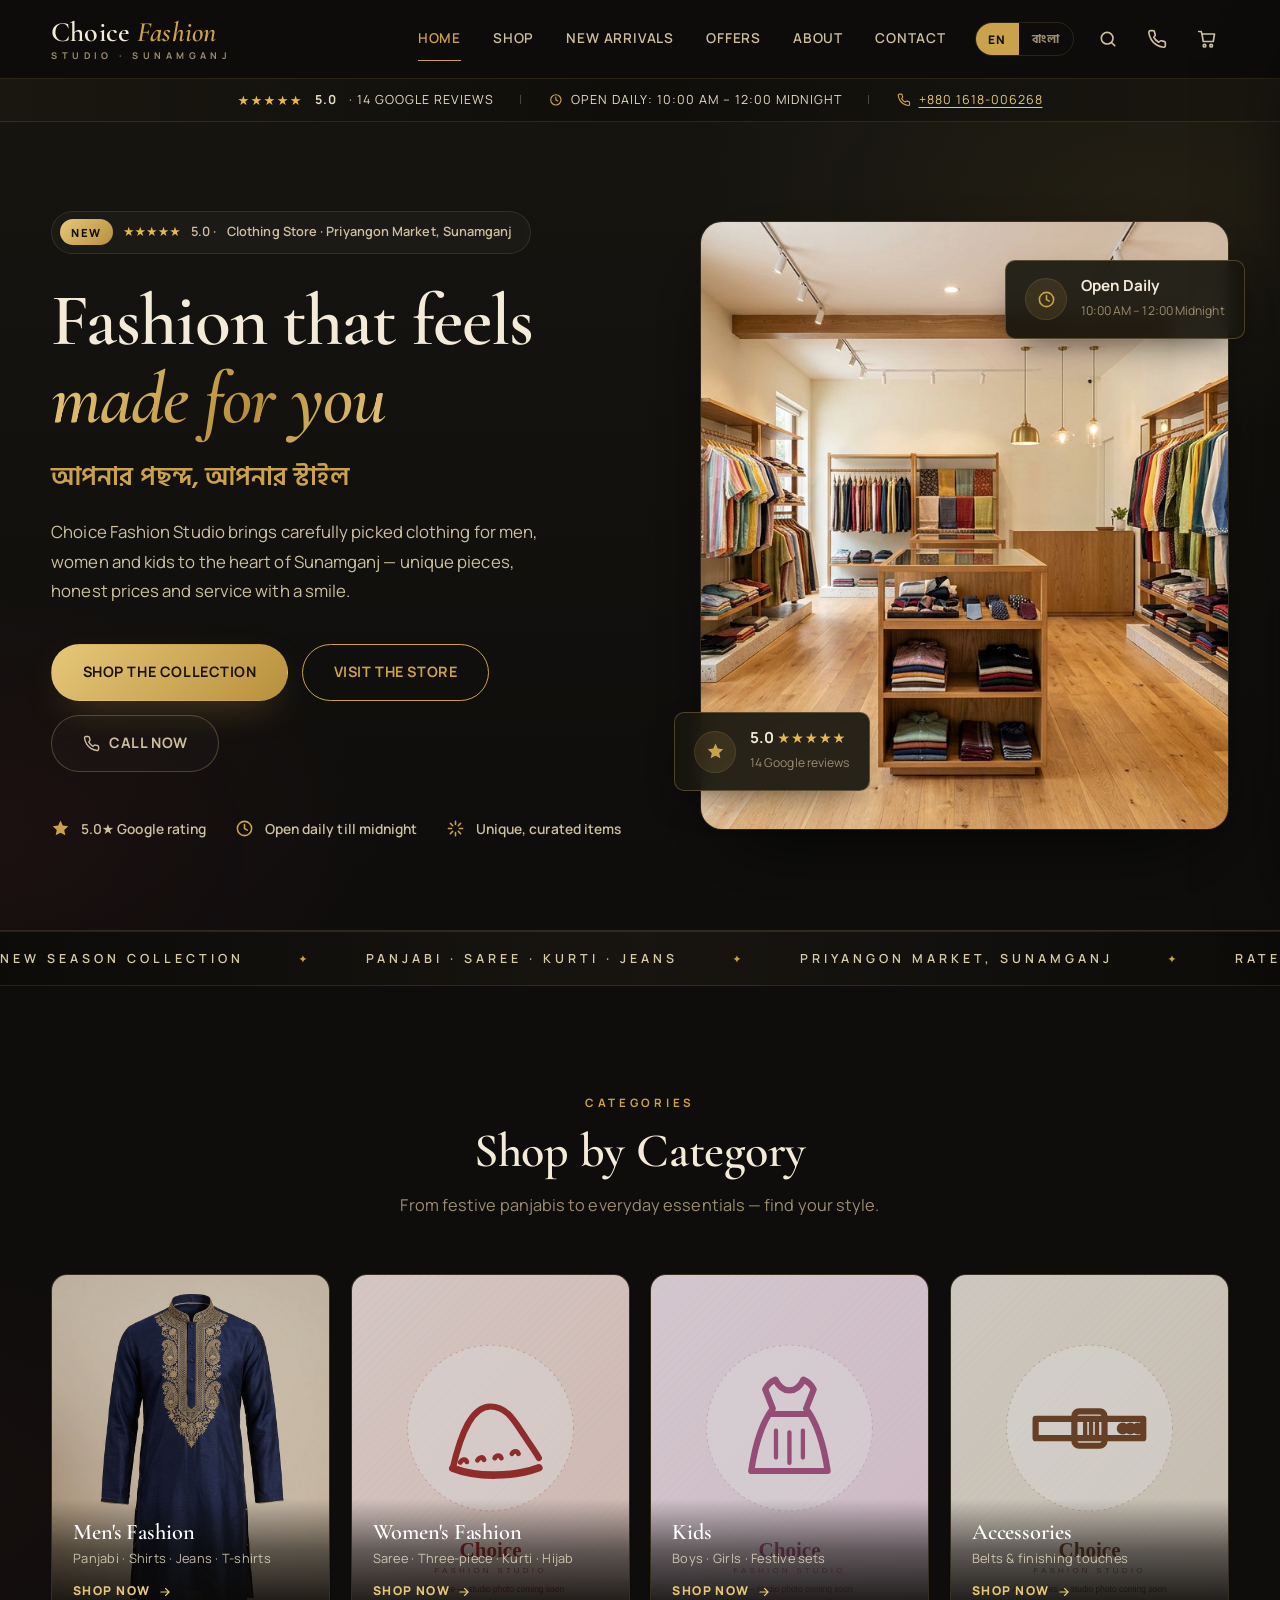
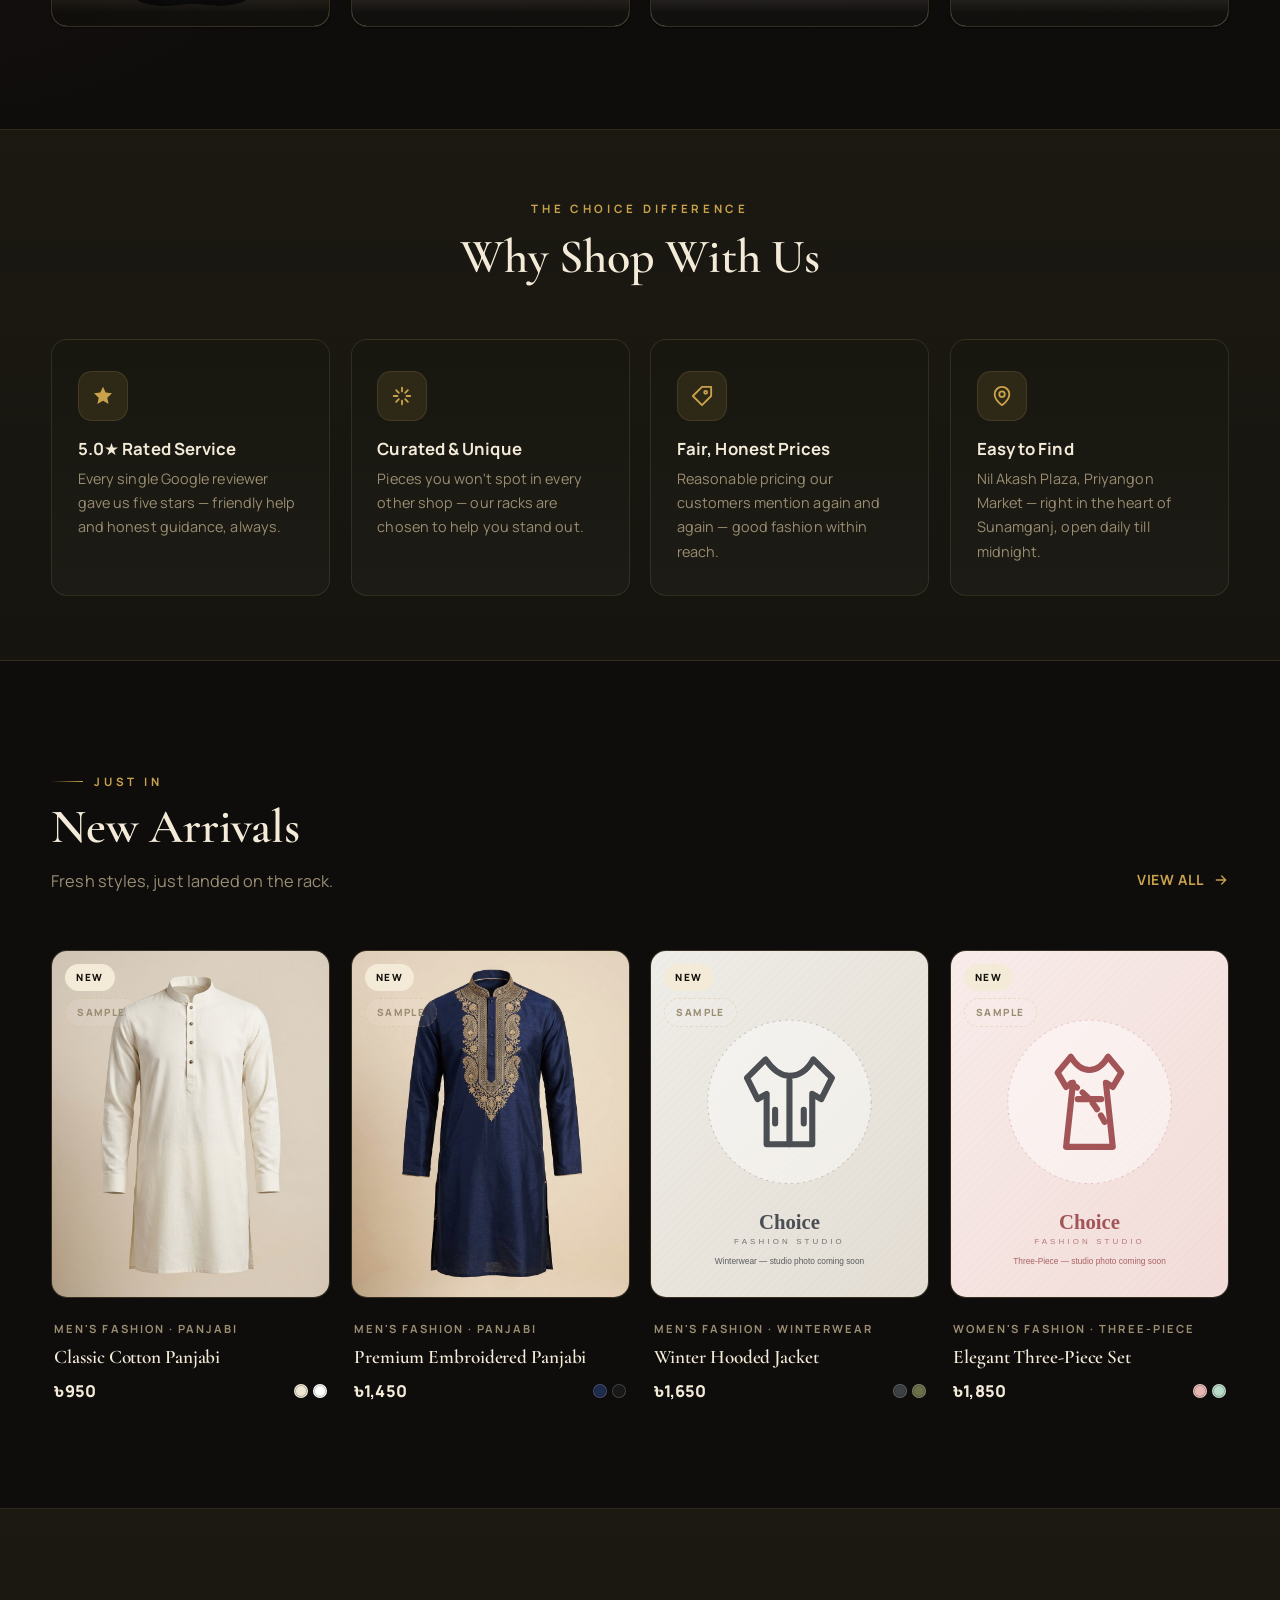
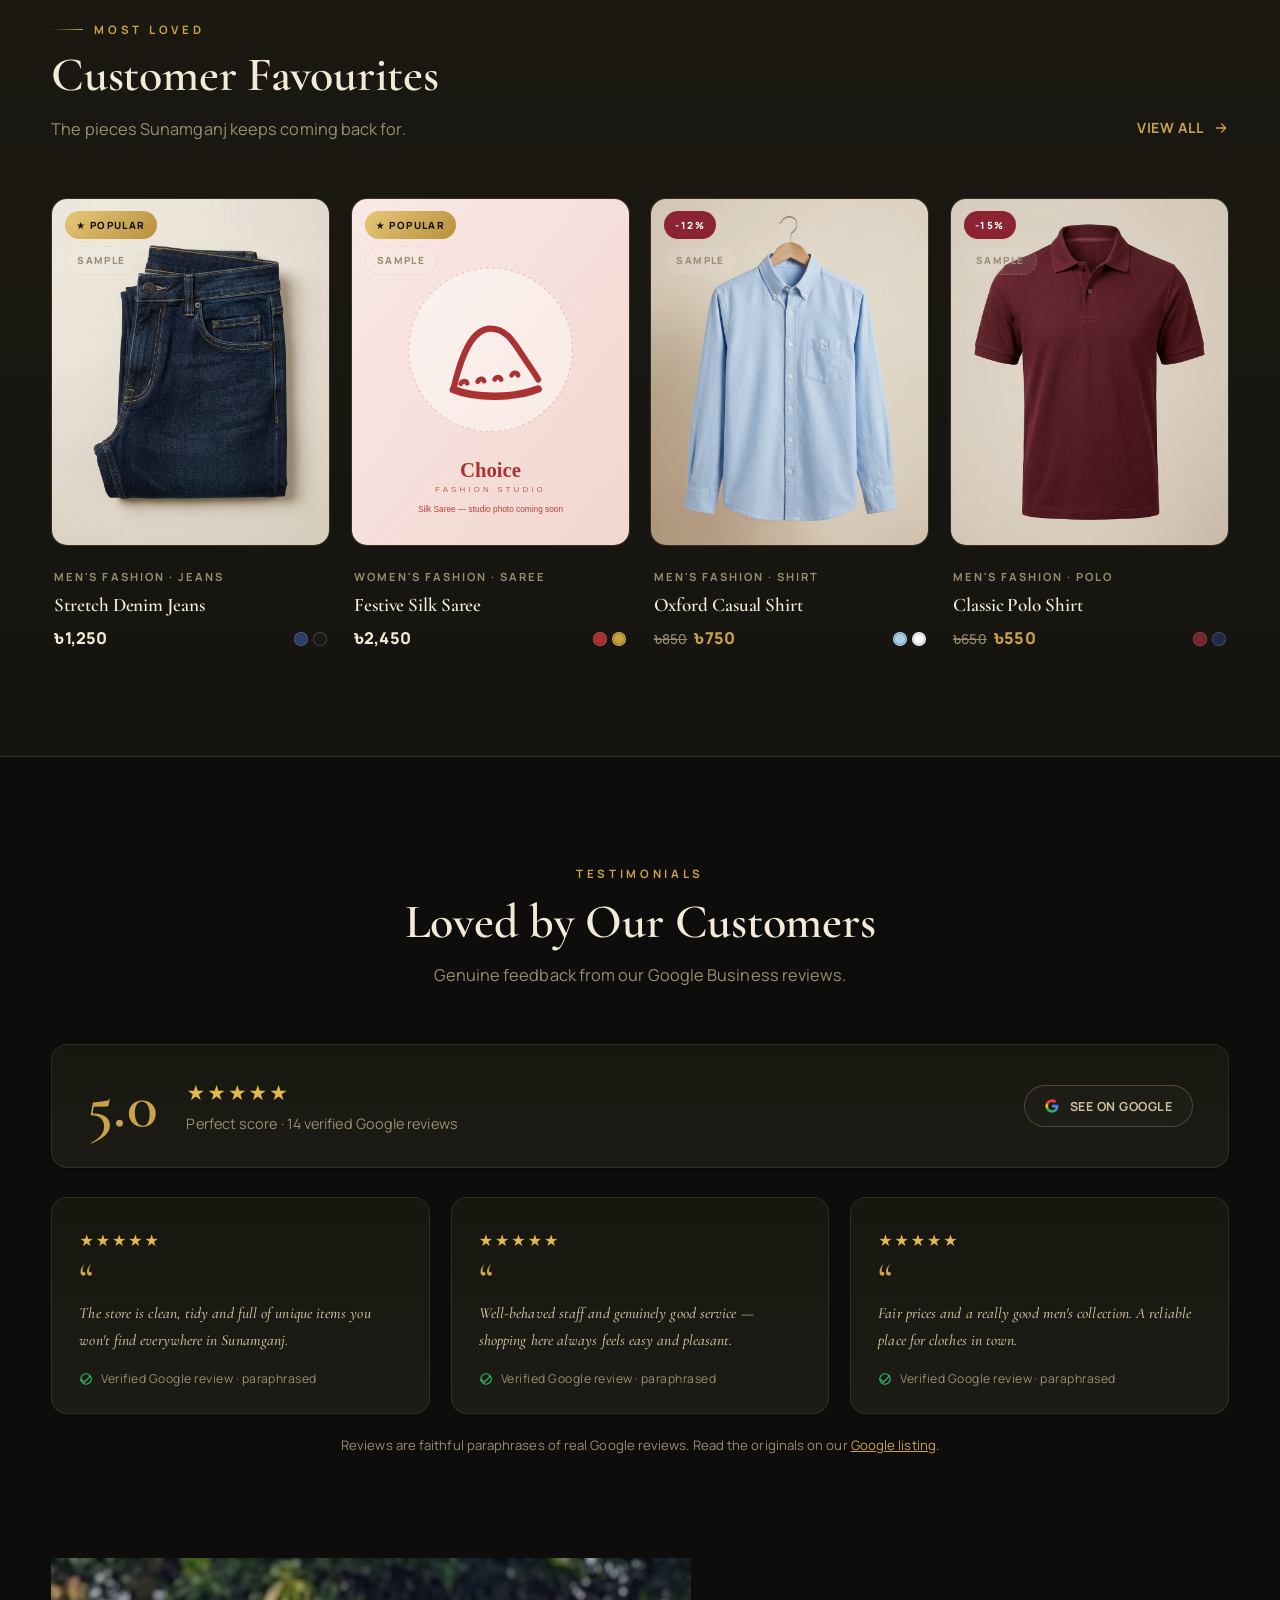
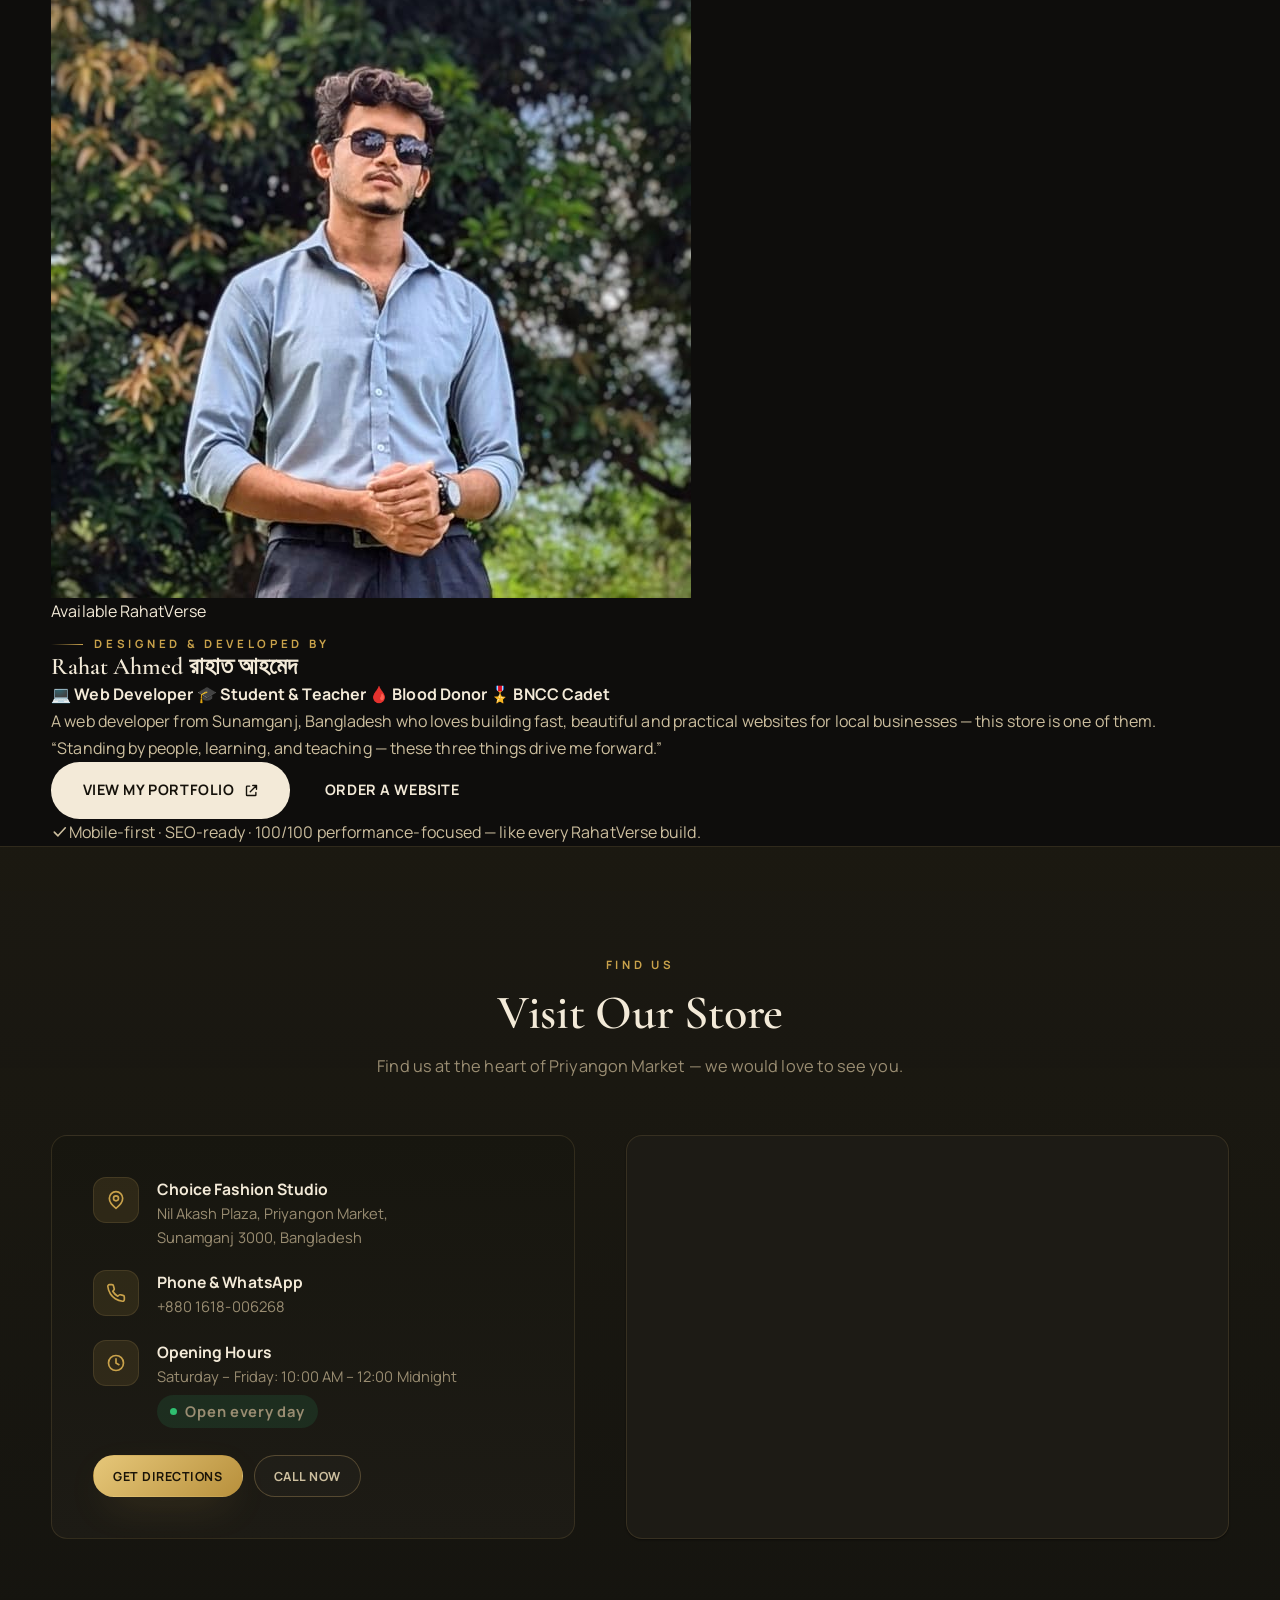
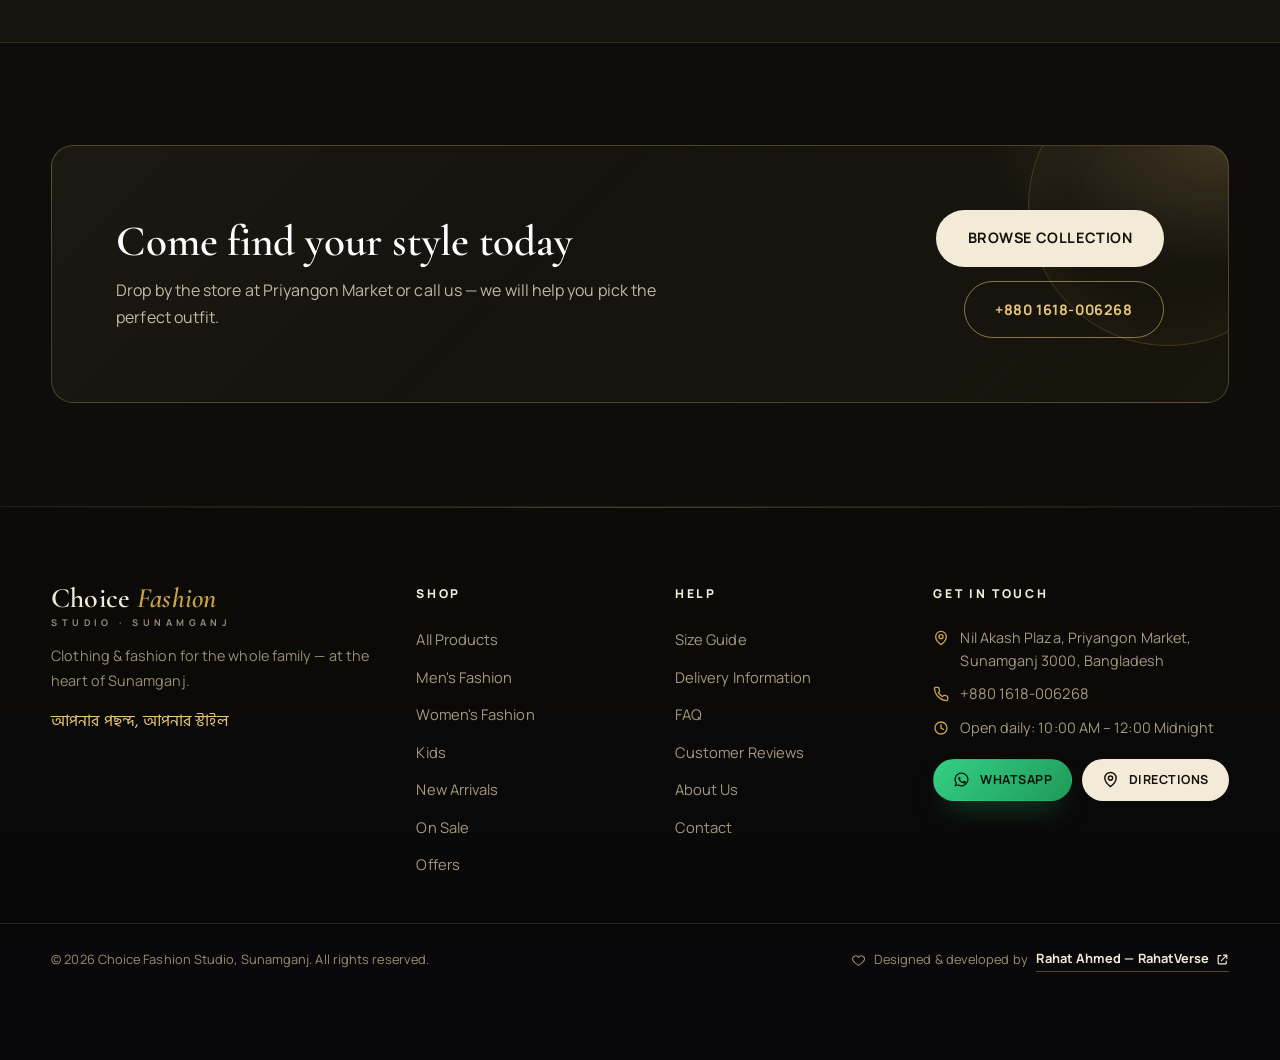
==== commit dc04fe3b: "Merge branch 'main' into feature/developer-spotlight-polish" ====
--- a/index.html
+++ b/index.html
@@ -27,22 +27,22 @@
 <section class="hero">
   <div class="container hero-grid">
     <div class="hero-copy">
-      <span class="hero-badge reveal"><span class="pill">NEW</span><span class="stars">★★★★★</span> 5.0 · <span data-i18n="hero.kicker">Clothing Store · Priyangon Market, Sunamganj</span></span>
-      <h1 class="reveal" data-i18n-html="hero.title">Fashion that feels <em>made for you</em></h1>
-      <p class="hero-tagline reveal">আপনার পছন্দ, আপনার স্টাইল</p>
-      <p class="hero-sub reveal" data-i18n="hero.sub">Choice Fashion Studio brings carefully picked clothing for men, women and kids to the heart of Sunamganj — unique pieces, honest prices and service with a smile.</p>
-      <div class="hero-cta reveal">
+      <span class="hero-badge"><span class="pill">NEW</span><span class="stars">★★★★★</span> 5.0 · <span data-i18n="hero.kicker">Clothing Store · Priyangon Market, Sunamganj</span></span>
+      <h1 data-i18n-html="hero.title">Fashion that feels <em>made for you</em></h1>
+      <p class="hero-tagline">আপনার পছন্দ, আপনার স্টাইল</p>
+      <p class="hero-sub" data-i18n="hero.sub">Choice Fashion Studio brings carefully picked clothing for men, women and kids to the heart of Sunamganj — unique pieces, honest prices and service with a smile.</p>
+      <div class="hero-cta">
         <a href="shop.html" class="btn btn-primary" data-i18n="hero.cta.shop">Shop the Collection</a>
         <a href="contact.html" class="btn btn-outline" data-i18n="hero.cta.visit">Visit the Store</a>
         <a href="tel:+8801618006268" class="btn btn-ghost"><svg viewBox="0 0 24 24" fill="none" stroke="currentColor" stroke-width="2" stroke-linecap="round" stroke-linejoin="round" style="width:17px;height:17px"><path d="M22 16.9v3a2 2 0 0 1-2.2 2 19.8 19.8 0 0 1-8.6-3 19.5 19.5 0 0 1-6-6 19.8 19.8 0 0 1-3-8.7A2 2 0 0 1 4.1 2h3a2 2 0 0 1 2 1.7c.1 1 .4 2 .7 2.8a2 2 0 0 1-.5 2.1L8.1 9.9a16 16 0 0 0 6 6l1.3-1.2a2 2 0 0 1 2.1-.5c.9.3 1.9.6 2.9.7a2 2 0 0 1 1.6 2Z"/></svg><span data-i18n="hero.cta.call">Call Now</span></a>
       </div>
-      <div class="hero-trust reveal">
+      <div class="hero-trust">
         <span class="t-item"><svg viewBox="0 0 24 24" fill="currentColor"><path d="m12 2 2.9 6.3 6.9.8-5.1 4.7 1.4 6.8L12 17.3 5.9 20.6l1.4-6.8L2.2 9.1l6.9-.8Z"/></svg><span data-i18n="hero.trust1">5.0★ Google rating</span></span>
         <span class="t-item"><svg viewBox="0 0 24 24" fill="none" stroke="currentColor" stroke-width="2" stroke-linecap="round"><circle cx="12" cy="12" r="9"/><path d="M12 7v5l3.5 2"/></svg><span data-i18n="hero.trust2">Open daily till midnight</span></span>
         <span class="t-item"><svg viewBox="0 0 24 24" fill="none" stroke="currentColor" stroke-width="2" stroke-linecap="round" stroke-linejoin="round"><path d="M12 3v4m0 10v4M3 12h4m10 0h4M5.6 5.6l2.9 2.9m7 7 2.9 2.9m0-12.8-2.9 2.9m-7 7-2.9 2.9"/></svg><span data-i18n="hero.trust3">Unique, curated items</span></span>
       </div>
     </div>
-    <div class="hero-media reveal">
+    <div class="hero-media">
       <img class="hero-img" src="assets/img/hero.jpg" alt="Inside Choice Fashion Studio — clothing racks at Priyangon Market, Sunamganj" onerror="this.onerror=null;this.src=FALLBACK_IMG">
       <div class="hero-card hc-hours">
         <span class="hc-icon"><svg viewBox="0 0 24 24" fill="none" stroke="currentColor" stroke-width="2" stroke-linecap="round"><circle cx="12" cy="12" r="9"/><path d="M12 7v5l3.5 2"/></svg></span>
@@ -196,6 +196,36 @@
   </div>
 </section>
 
+<!-- ============ DEVELOPER SPOTLIGHT ============ -->
+<section class="dev-section">
+  <div class="container">
+    <div class="dev-card reveal">
+      <div class="dev-photo">
+        <img src="assets/img/rahat-ahmed.jpg" alt="Rahat Ahmed — the web developer who built this site" loading="lazy" onerror="this.onerror=null;this.src=FALLBACK_IMG">
+        <span class="dev-available"><span class="dot"></span>Available</span>
+        <span class="dev-ribbon">RahatVerse</span>
+      </div>
+      <div class="dev-info">
+        <span class="overline dev-overline" data-i18n="dev.kicker">Designed &amp; Developed By</span>
+        <h2 class="dev-name">Rahat Ahmed <span class="dev-bn">রাহাত আহমেদ</span></h2>
+        <div class="dev-chips">
+          <span>💻 <b data-i18n="dev.chip1">Web Developer</b></span>
+          <span>🎓 <b data-i18n="dev.chip2">Student &amp; Teacher</b></span>
+          <span>🩸 <b data-i18n="dev.chip3">Blood Donor</b></span>
+          <span>🎖️ <b data-i18n="dev.chip4">BNCC Cadet</b></span>
+        </div>
+        <p class="dev-desc" data-i18n="dev.desc">A web developer from Sunamganj, Bangladesh who loves building fast, beautiful and practical websites for local businesses — this store is one of them.</p>
+        <p class="dev-quote" data-i18n="dev.quote">“Standing by people, learning, and teaching — these three things drive me forward.”</p>
+        <div class="dev-btns">
+          <a class="btn btn-light" href="https://www.rahatahmed.site/en" target="_blank" rel="noopener"><span data-i18n="dev.portfolio">View My Portfolio</span><svg viewBox="0 0 24 24" fill="none" stroke="currentColor" stroke-width="2.2" stroke-linecap="round" stroke-linejoin="round" style="width:15px;height:15px"><path d="M14 4h6v6M20 4 10 14M9 5H5a1 1 0 0 0-1 1v13a1 1 0 0 0 1 1h13a1 1 0 0 0 1-1v-4"/></svg></a>
+          <a class="btn dev-btn-outline" href="https://www.rahatahmed.site/en/order" target="_blank" rel="noopener" data-i18n="dev.order">Order a Website</a>
+        </div>
+        <p class="dev-meta"><svg viewBox="0 0 24 24" fill="none" stroke="currentColor" stroke-width="2.2" stroke-linecap="round" stroke-linejoin="round"><path d="m4.5 12.5 5 5 10-11"/></svg><span data-i18n="dev.meta">Mobile-first · SEO-ready · 100/100 performance-focused — like every RahatVerse build.</span></p>
+      </div>
+    </div>
+  </div>
+</section>
+
 <!-- ============ LOCATION ============ -->
 <section class="section bg-cream">
   <div class="container">
